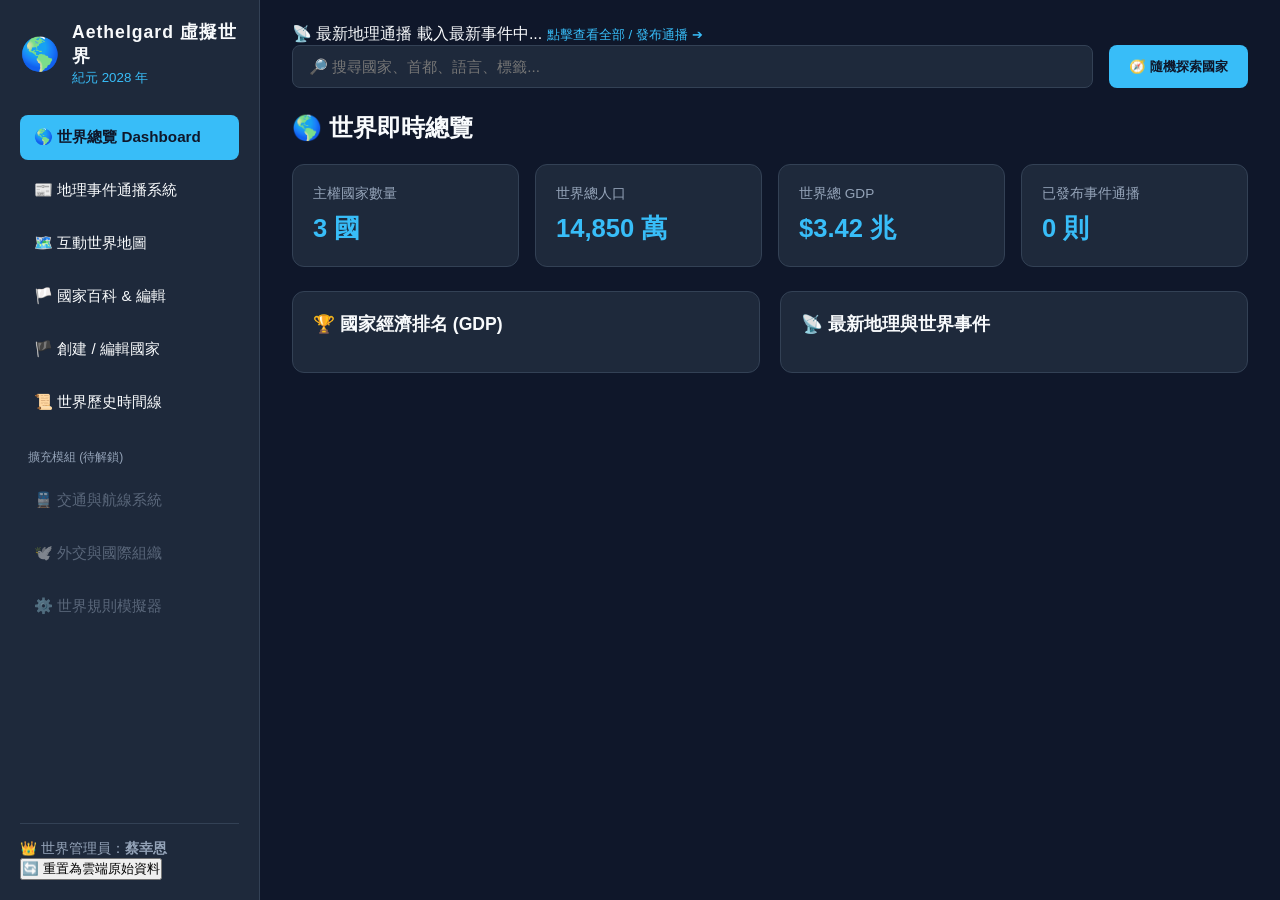
==== index.html @ e1092560 "Enhance index.html with new features and updates Updated the title and navigation menu in index.html" ====
<!DOCTYPE html>
<html lang="zh-Hant">
<head>
  <meta charset="UTF-8" />
  <meta name="viewport" content="width=device-width, initial-scale=1.0" />
  <title>VIRTUAL WORLD | 虛擬世界與地理事件通播系統</title>
  <link rel="stylesheet" href="css/style.css" />
</head>
<body>
  <div class="app-container">
    <!-- 左側導覽列 -->
    <aside class="sidebar">
      <div class="brand">
        <span class="logo">🌎</span>
        <div>
          <h1 id="world-title">VIRTUAL WORLD</h1>
          <small id="world-year">紀元 2028 年</small>
        </div>
      </div>

      <nav class="nav-menu">
        <button class="nav-btn active" data-view="dashboard">🌎 世界總覽 Dashboard</button>
        <button class="nav-btn" data-view="events">📰 地理事件通播系統</button>
        <button class="nav-btn" data-view="map">🗺️ 互動世界地圖</button>
        <button class="nav-btn" data-view="countries">🏳️ 國家百科 & 編輯</button>
        <button class="nav-btn" data-view="builder">🏴 創建 / 編輯國家</button>
        <button class="nav-btn" data-view="timeline">📜 世界歷史時間線</button>
        <div class="nav-divider">擴充模組 (待解鎖)</div>
        <button class="nav-btn disabled">🚆 交通與航線系統</button>
        <button class="nav-btn disabled">🕊️ 外交與國際組織</button>
        <button class="nav-btn disabled">⚙️ 世界規則模擬器</button>
      </nav>

      <div class="user-badge">
        <div>👑 世界管理員：<strong id="world-admin">載入中...</strong></div>
        <button id="reset-local-btn" class="btn-tiny" title="清除瀏覽器暫存，恢復為 GitHub 原始資料">🔄 重置為雲端原始資料</button>
      </div>
    </aside>

    <!-- 右側主內容區 -->
    <main class="main-content">
      <!-- 頂部地理事件緊急通播條 -->
      <div class="broadcast-banner" id="latest-broadcast-banner" onclick="switchView('events')">
        <span class="badge-live">📡 最新地理通播</span>
        <span id="banner-event-text">載入最新事件中...</span>
        <small style="margin-left:auto; color: var(--accent);">點擊查看全部 / 發布通播 ➔</small>
      </div>

      <!-- 頂部搜尋與探索列 -->
      <header class="topbar">
        <input type="text" id="search-input" placeholder="🔎 搜尋國家、首都、語言、標籤..." />
        <button id="random-country-btn" class="btn-primary">🧭 隨機探索國家</button>
      </header>

      <!-- 視圖 1：世界總覽 Dashboard -->
      <section id="view-dashboard" class="view active">
        <h2>🌎 世界即時總覽</h2>
        <div class="stats-grid">
          <div class="stat-card">
            <span class="stat-label">主權國家數量</span>
            <strong class="stat-value" id="stat-countries">0</strong>
          </div>
          <div class="stat-card">
            <span class="stat-label">世界總人口</span>
            <strong class="stat-value" id="stat-pop">0</strong>
          </div>
          <div class="stat-card">
            <span class="stat-label">世界總 GDP</span>
            <strong class="stat-value" id="stat-gdp">$0</strong>
          </div>
          <div class="stat-card">
            <span class="stat-label">已發布事件通播</span>
            <strong class="stat-value" id="stat-events">0 則</strong>
          </div>
        </div>

        <div class="dashboard-split">
          <div class="panel">
            <h3>🏆 國家經濟排名 (GDP)</h3>
            <div id="gdp-ranking-list" class="ranking-list"></div>
          </div>
          <div class="panel">
            <h3>📡 最新地理與世界事件</h3>
            <div id="dashboard-events-list" class="event-mini-list"></div>
          </div>
        </div>
      </section>

      <!-- 視圖 2：地理事件通播系統 (新增功能) -->
      <section id="view-events" class="view">
        <h2>📰 地理事件通播系統 (Geography & World Events)</h2>
        <div class="builder-layout">
          <!-- 左側：所有事件通播列表 -->
          <div class="panel">
            <div class="view-header">
              <h3>📡 世界事件即時播報牆</h3>
              <select id="event-filter-type" class="select-input">
                <option value="ALL">全部事件類型</option>
                <option value="地理變動">🌋 地理變動 / 板塊</option>
                <option value="自然災害">🌪️ 自然災害 / 氣候</option>
                <option value="國家動態">🏴 國家成立 / 領土</option>
                <option value="外交條約">🕊️ 外交 / 戰爭 / 條約</option>
                <option value="交通建設">🚆 交通 / 基礎建設</option>
              </select>
            </div>
            <div id="events-feed-list" class="events-feed"></div>
          </div>

          <!-- 右側：發布新事件通播 -->
          <div class="panel">
            <h3>📢 發布新地理 / 世界事件</h3>
            <form id="event-publish-form" class="builder-form">
              <div class="form-row">
                <div class="form-group">
                  <label>發生紀元 (年份) *</label>
                  <input type="number" id="e-year" value="2028" required />
                </div>
                <div class="form-group">
                  <label>事件類型 *</label>
                  <select id="e-type" class="select-input">
                    <option value="地理變動">🌋 地理變動 / 板塊</option>
                    <option value="自然災害">🌪️ 自然災害 / 氣候</option>
                    <option value="國家動態">🏴 國家成立 / 領土</option>
                    <option value="外交條約">🕊️ 外交 / 戰爭 / 條約</option>
                    <option value="交通建設">🚆 交通 / 基礎建設</option>
                  </select>
                </div>
              </div>

              <div class="form-row">
                <div class="form-group">
                  <label>影響等級 *</label>
                  <select id="e-severity" class="select-input">
                    <option value="一般">🟢 一般通播</option>
                    <option value="重大">🟡 重大事件</option>
                    <option value="緊急">🔴 緊急警報</option>
                  </select>
                </div>
                <div class="form-group">
                  <label>發生地點 / 涉及國家 *</label>
                  <input type="text" id="e-region" placeholder="例如：星形大陸北境 / 新月王國" required />
                </div>
              </div>

              <div class="form-group">
                <label>事件標題 *</label>
                <input type="text" id="e-title" placeholder="例如：中央山脈發生 7.2 級強震" required />
              </div>

              <div class="form-group">
                <label>事件詳細通播內容 *</label>
                <textarea id="e-content" rows="4" placeholder="描述事件經過、地理影響或各國反應..." required></textarea>
              </div>

              <button type="submit" class="btn-primary" style="padding: 12px;">📡 立即全網通播此事件</button>
            </form>

            <h3 style="margin-top: 24px;">💾 同步事件至 GitHub (`data/events.json`)</h3>
            <p class="hint">若要讓所有朋友重新整理後都看到新事件，請複製下方 JSON 貼入 <code>data/events.json</code>：</p>
            <pre id="events-json-box" class="code-box" style="max-height: 150px;"></pre>
            <button id="copy-events-json-btn" class="btn-secondary" style="margin-top: 8px;">📋 複製完整 events.json</button>
          </div>
        </div>
      </section>

      <!-- 視圖 3：互動世界地圖 -->
      <section id="view-map" class="view">
        <div class="view-header">
          <h2>🗺️ 互動世界地圖</h2>
          <div class="layer-controls">
            <label>圖層切換：</label>
            <button class="layer-btn active" data-layer="political">政區圖層</button>
            <button class="layer-btn" data-layer="population">人口密度</button>
            <button class="layer-btn" data-layer="economy">經濟熱度</button>
          </div>
        </div>
        <div class="map-canvas" id="world-map-canvas">
          <div class="map-grid-bg"></div>
          <div id="map-pins-container"></div>
        </div>
        <p class="hint">💡 點擊地圖上的國家標記，可查看 Wiki 檔案或直接編輯該國家。</p>
      </section>

      <!-- 視圖 4：國家資料庫 -->
      <section id="view-countries" class="view">
        <div class="view-header">
          <h2>🏳️ 世界國家名錄</h2>
          <button class="btn-primary" onclick="openBuilderForNew()">➕ 創建我的新國家</button>
        </div>
        <div id="countries-grid" class="countries-grid"></div>
      </section>

      <!-- 視圖 5：創建 / 編輯國家工作站 (升級版) -->
      <section id="view-builder" class="view">
        <div class="view-header">
          <h2 id="builder-mode-title">🏴 創建新國家</h2>
          <div style="display:flex; gap:10px; align-items:center;">
            <label style="color:var(--text-muted); font-size:0.9rem;">快速載入現有國家編輯：</label>
            <select id="edit-country-selector" class="select-input">
              <option value="NEW">➕ 建立全新國家...</option>
            </select>
          </div>
        </div>

        <div class="builder-layout">
          <form id="country-builder-form" class="panel builder-form">
            <input type="hidden" id="b-id" value="" />
            <div class="form-row">
              <div class="form-group">
                <label>國家簡稱 *</label>
                <input type="text" id="b-name" placeholder="例如：赤紅帝國" required />
              </div>
              <div class="form-group">
                <label>官方全稱 *</label>
                <input type="text" id="b-official" placeholder="例如：神聖赤紅聯合帝國" required />
              </div>
            </div>

            <div class="form-row">
              <div class="form-group">
                <label>國家代碼 (3碼) *</label>
                <input type="text" id="b-code" maxlength="3" placeholder="例如：RED" style="text-transform:uppercase" required />
              </div>
              <div class="form-group">
                <label>國旗 Emoji *</label>
                <input type="text" id="b-flag" placeholder="例如：🔥" required />
              </div>
              <div class="form-group">
                <label>首都名稱 *</label>
                <input type="text" id="b-capital" placeholder="例如：烈焰城" required />
              </div>
            </div>

            <div class="form-row">
              <div class="form-group">
                <label>政治體制</label>
                <input type="text" id="b-gov" placeholder="例如：二元制君主立憲" required />
              </div>
              <div class="form-group">
                <label>國家元首 / 玩家管理員</label>
                <input type="text" id="b-leader" placeholder="例如：Alex (國家管理員)" required />
              </div>
            </div>

            <div class="form-row">
              <div class="form-group">
                <label>總人口 (人)</label>
                <input type="number" id="b-pop" value="25000000" min="1" required />
              </div>
              <div class="form-group">
                <label>GDP (美元)</label>
                <input type="number" id="b-gdp" value="450000000000" min="1" required />
              </div>
            </div>

            <div class="form-row">
              <div class="form-group">
                <label>貨幣名稱與代碼</label>
                <input type="text" id="b-currency" placeholder="例如：赤金幣 (RGD)" required />
              </div>
              <div class="form-group">
                <label>官方語言</label>
                <input type="text" id="b-lang" placeholder="例如：帝國語、通用星語" required />
              </div>
            </div>

            <div class="form-group">
              <label>主要宗教信仰</label>
              <input type="text" id="b-religion" placeholder="例如：太陽神教 (80%)、無宗教 (20%)" required />
            </div>

            <div class="form-group">
              <label>主要城市 (請用頓號「、」分隔)</label>
              <input type="text" id="b-cities" placeholder="例如：烈焰城 (首都)、黑鐵堡、熔岩港" required />
            </div>

            <div class="form-group">
              <label>國家特色標籤 (請用逗號「,」分隔)</label>
              <input type="text" id="b-tags" placeholder="例如：大陸國家, 重工業, 軍事強國" required />
            </div>

            <div class="form-row">
              <div class="form-group">
                <label>地圖 X 座標 (0 ~ 100%)</label>
                <input type="number" id="b-x" value="50" min="0" max="100" required />
              </div>
              <div class="form-group">
                <label>地圖 Y 座標 (0 ~ 100%)</label>
                <input type="number" id="b-y" value="30" min="0" max="100" required />
              </div>
            </div>

            <div class="form-group">
              <label>國家簡介</label>
              <textarea id="b-desc" rows="3" placeholder="描述這個國家的歷史背景、地理特色或文化..." required></textarea>
            </div>

            <div class="form-row">
              <button type="submit" id="builder-submit-btn" class="btn-primary" style="flex: 2; padding: 12px; font-size: 1rem;">
                ✨ 儲存並發布國家
              </button>
              <button type="button" id="delete-country-btn" class="btn-danger hidden" style="flex: 1;">
                🗑️ 刪除此國
              </button>
            </div>
          </form>

          <div class="panel builder-output">
            <h3>📍 地圖座標點擊定位</h3>
            <p class="hint" style="margin-bottom: 10px;">點擊下方小地圖設定該國家的領土座標：</p>
            <div class="mini-map" id="builder-mini-map">
              <div class="mini-pin" id="builder-pin" style="left: 50%; top: 30%;">📍 國家位置</div>
            </div>

            <h3 style="margin-top: 20px;">💾 同步至 GitHub (`data/countries.json`)</h3>
            <p class="hint" style="margin-bottom: 10px;">這裡會自動輸出完整的 <code>countries.json</code>，複製貼上覆蓋原檔即可全網同步：</p>
            <pre id="json-output-box" class="code-box"></pre>
            <button id="copy-json-btn" class="btn-secondary" style="margin-top: 10px;">📋 一鍵複製完整 countries.json</button>
          </div>
        </div>
      </section>

      <!-- 視圖 6：世界時間線 -->
      <section id="view-timeline" class="view">
        <h2>📜 世界歷史時間軸</h2>
        <div class="panel">
          <ul id="full-timeline" class="timeline-list"></ul>
        </div>
      </section>
    </main>
  </div>

  <!-- 國家 Wiki 詳情側邊抽屜 -->
  <div id="country-drawer" class="drawer hidden">
    <div class="drawer-content">
      <div style="display:flex; justify-content:space-between; margin-bottom:20px;">
        <button id="close-drawer" class="close-btn" style="margin:0;">✕ 關閉</button>
        <button id="drawer-edit-btn" class="btn-primary" style="padding: 8px 14px;">✏️ 編輯此國家資料</button>
      </div>
      <div id="drawer-body"></div>
    </div>
  </div>

  <script src="js/app.js"></script>
</body>
</html>
---- css/style.css ----
:root {
  --bg-dark: #0f172a;
  --bg-panel: #1e293b;
  --bg-hover: #334155;
  --text-main: #f8fafc;
  --text-muted: #94a3b8;
  --accent: #38bdf8;
  --accent-hover: #0284c7;
  --border: #334155;
}

* { box-sizing: border-box; margin: 0; padding: 0; }

body {
  font-family: -apple-system, BlinkMacSystemFont, "Segoe UI", Roboto, sans-serif;
  background-color: var(--bg-dark);
  color: var(--text-main);
  height: 100vh;
  overflow: hidden;
}

.app-container { display: flex; height: 100vh; }

/* 側邊欄 */
.sidebar {
  width: 260px;
  background-color: var(--bg-panel);
  border-right: 1px solid var(--border);
  display: flex;
  flex-direction: column;
  padding: 20px;
}

.brand { display: flex; align-items: center; gap: 12px; margin-bottom: 28px; }
.brand .logo { font-size: 2rem; }
.brand h1 { font-size: 1.1rem; letter-spacing: 1px; }
.brand small { color: var(--accent); }

.nav-menu { display: flex; flex-direction: column; gap: 8px; flex: 1; }
.nav-btn {
  background: transparent;
  border: none;
  color: var(--text-main);
  text-align: left;
  padding: 12px 14px;
  border-radius: 8px;
  cursor: pointer;
  font-size: 0.95rem;
  transition: 0.2s;
}
.nav-btn:hover:not(.disabled) { background: var(--bg-hover); }
.nav-btn.active { background: var(--accent); color: #0f172a; font-weight: bold; }
.nav-btn.disabled { color: var(--text-muted); opacity: 0.5; cursor: not-allowed; }
.nav-divider { font-size: 0.75rem; color: var(--text-muted); margin: 16px 0 4px 8px; text-transform: uppercase; }

.user-badge {
  padding-top: 16px;
  border-top: 1px solid var(--border);
  font-size: 0.85rem;
  color: var(--text-muted);
}

/* 主內容區 */
.main-content { flex: 1; display: flex; flex-direction: column; overflow-y: auto; padding: 24px 32px; }

.topbar { display: flex; gap: 16px; margin-bottom: 24px; }
#search-input {
  flex: 1;
  padding: 12px 16px;
  border-radius: 8px;
  border: 1px solid var(--border);
  background: var(--bg-panel);
  color: var(--text-main);
  font-size: 0.95rem;
}
.btn-primary {
  background: var(--accent);
  color: #0f172a;
  border: none;
  padding: 0 20px;
  border-radius: 8px;
  font-weight: bold;
  cursor: pointer;
}
.btn-primary:hover { background: var(--accent-hover); color: #fff; }

.view { display: none; }
.view.active { display: block; }
h2 { margin-bottom: 20px; font-size: 1.5rem; }

/* 統計卡片 */
.stats-grid { display: grid; grid-template-columns: repeat(auto-fit, minmax(200px, 1fr)); gap: 16px; margin-bottom: 24px; }
.stat-card { background: var(--bg-panel); padding: 20px; border-radius: 12px; border: 1px solid var(--border); }
.stat-label { color: var(--text-muted); font-size: 0.85rem; display: block; margin-bottom: 8px; }
.stat-value { font-size: 1.6rem; color: var(--accent); }

.dashboard-split { display: grid; grid-template-columns: 1fr 1fr; gap: 20px; }
.panel { background: var(--bg-panel); padding: 20px; border-radius: 12px; border: 1px solid var(--border); }
.panel h3 { margin-bottom: 16px; font-size: 1.1rem; }

/* 排名與時間線 */
.ranking-item { display: flex; justify-content: space-between; padding: 10px 0; border-bottom: 1px solid var(--border); }
.timeline-list { list-style: none; }
.timeline-list li { padding: 12px 0; border-bottom: 1px solid var(--border); }
.timeline-year { color: var(--accent); font-weight: bold; margin-right: 10px; }

/* 互動地圖 */
.view-header { display: flex; justify-content: space-between; align-items: center; margin-bottom: 16px; }
.layer-btn { background: var(--bg-panel); color: var(--text-main); border: 1px solid var(--border); padding: 6px 12px; border-radius: 6px; cursor: pointer; }
.layer-btn.active { background: var(--accent); color: #0f172a; font-weight: bold; }

.map-canvas {
  position: relative;
  width: 100%;
  height: 500px;
  background: radial-gradient(circle at center, #1e3a5f 0%, #0b132b 100%);
  border-radius: 12px;
  border: 1px solid var(--border);
  overflow: hidden;
}
.map-grid-bg {
  position: absolute; inset: 0;
  background-image: linear-gradient(to right, rgba(255,255,255,0.05) 1px, transparent 1px),
                    linear-gradient(to bottom, rgba(255,255,255,0.05) 1px, transparent 1px);
  background-size: 40px 40px;
}
.map-pin {
  position: absolute;
  transform: translate(-50%, -50%);
  background: rgba(15, 23, 42, 0.9);
  border: 2px solid var(--accent);
  padding: 8px 14px;
  border-radius: 20px;
  cursor: pointer;
  transition: 0.2s;
  white-space: nowrap;
}
.map-pin:hover { transform: translate(-50%, -50%) scale(1.1); background: var(--accent); color: #0f172a; font-weight: bold; }
.hint { margin-top: 12px; color: var(--text-muted); font-size: 0.9rem; }

/* 國家卡片網格 */
.countries-grid { display: grid; grid-template-columns: repeat(auto-fill, minmax(280px, 1fr)); gap: 20px; }
.country-card {
  background: var(--bg-panel);
  border: 1px solid var(--border);
  border-radius: 12px;
  padding: 20px;
  cursor: pointer;
  transition: 0.2s;
}
.country-card:hover { border-color: var(--accent); transform: translateY(-3px); }
.tag { display: inline-block; background: var(--bg-hover); padding: 4px 8px; border-radius: 4px; font-size: 0.75rem; margin: 6px 4px 0 0; color: var(--accent); }

/* 側邊抽屜 Wiki */
.drawer { position: fixed; inset: 0; background: rgba(0,0,0,0.6); display: flex; justify-content: flex-end; z-index: 100; }
.drawer.hidden { display: none; }
.drawer-content { width: 480px; max-width: 100%; background: var(--bg-panel); height: 100%; padding: 32px; overflow-y: auto; border-left: 1px solid var(--border); }
.close-btn { background: var(--bg-hover); color: #fff; border: none; padding: 8px 14px; border-radius: 6px; cursor: pointer; margin-bottom: 20px; }
.wiki-table { width: 100%; border-collapse: collapse; margin: 16px 0; }
.wiki-table td { padding: 10px; border-bottom: 1px solid var(--border); }
.wiki-table td:first-child { color: var(--text-muted); width: 35%; }
/* 國家建立器 (模組 #43) */
.builder-layout { display: grid; grid-template-columns: 1.2fr 1fr; gap: 24px; align-items: start; }
.builder-form { display: flex; flex-direction: column; gap: 14px; }
.form-row { display: flex; gap: 12px; }
.form-group { flex: 1; display: flex; flex-direction: column; gap: 6px; }
.form-group label { font-size: 0.85rem; color: var(--text-muted); }
.form-group input, .form-group textarea {
  padding: 10px 12px;
  border-radius: 6px;
  border: 1px solid var(--border);
  background: var(--bg-dark);
  color: var(--text-main);
  font-size: 0.9rem;
}
.form-group input:focus, .form-group textarea:focus { outline: none; border-color: var(--accent); }

.mini-map {
  position: relative;
  width: 100%;
  height: 200px;
  background: radial-gradient(circle at center, #1e3a5f 0%, #0b132b 100%);
  border: 1px solid var(--border);
  border-radius: 8px;
  cursor: crosshair;
  overflow: hidden;
}
.mini-pin {
  position: absolute;
  transform: translate(-50%, -50%);
  background: var(--accent);
  color: #0f172a;
  font-size: 0.8rem;
  font-weight: bold;
  padding: 4px 10px;
  border-radius: 12px;
  pointer-events: none;
}
.code-box {
  background: #090d16;
  color: #a5f3fc;
  padding: 14px;
  border-radius: 8px;
  border: 1px solid var(--border);
  font-family: "Fira Code", monospace;
  font-size: 0.82rem;
  max-height: 260px;
  overflow-y: auto;
  white-space: pre-wrap;
}
.btn-secondary {
  background: var(--bg-hover);
  color: var(--text-main);
  border: 1px solid var(--border);
  padding: 10px 16px;
  border-radius: 6px;
  cursor: pointer;
  font-weight: bold;
}
.btn-secondary:hover { border-color: var(--accent); color: var(--accent); }
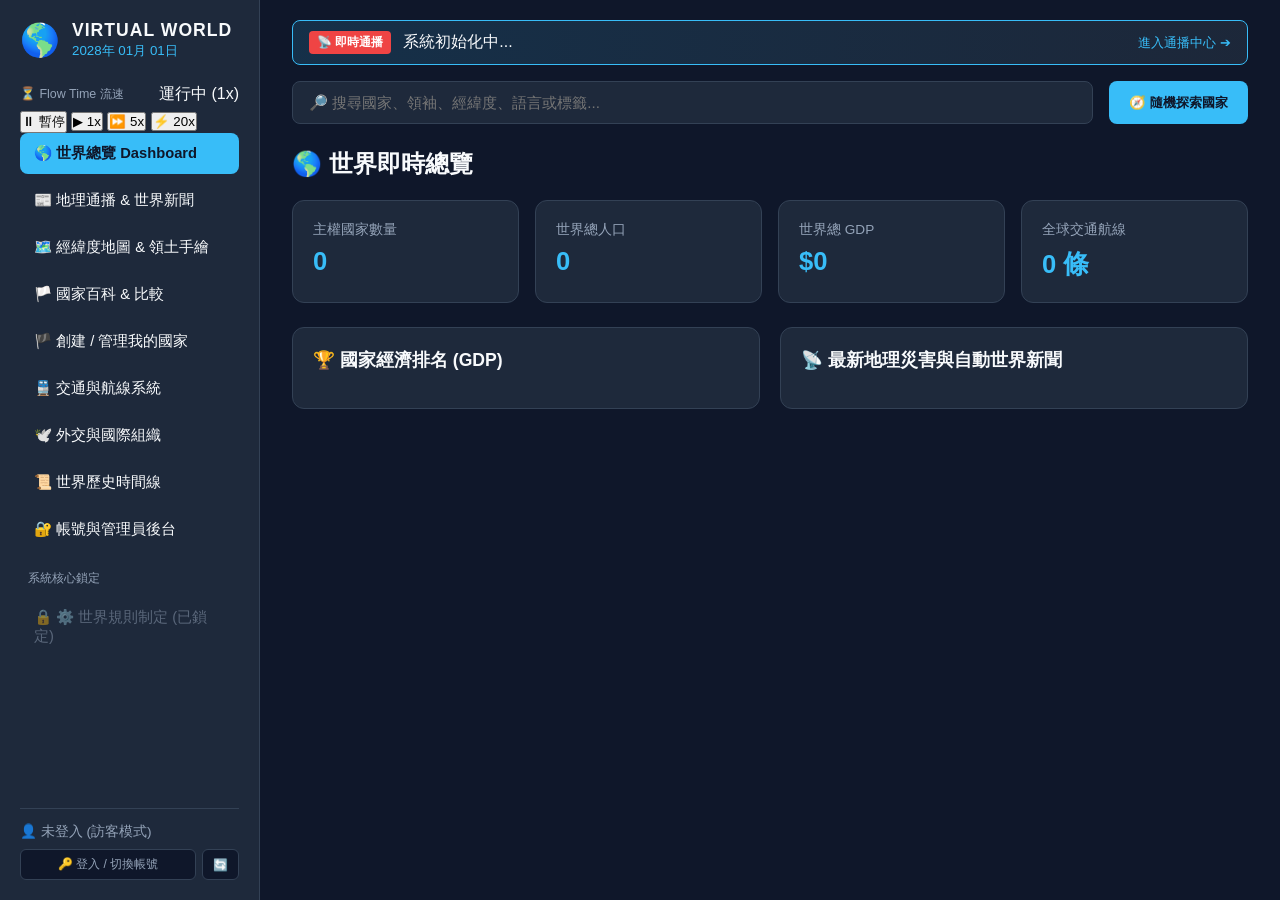
==== commit 1c1064e3: "Change greeting from 'Hello' to 'Goodbye'" ====
--- a/index.html
+++ b/index.html
@@ -3,7 +3,7 @@
 <head>
   <meta charset="UTF-8" />
   <meta name="viewport" content="width=device-width, initial-scale=1.0" />
-  <title>VIRTUAL WORLD | 虛擬世界與地理事件通播系統</title>
+  <title>VIRTUAL WORLD | 多人共創虛擬世界與地理通播系統</title>
   <link rel="stylesheet" href="css/style.css" />
 </head>
 <body>
@@ -14,41 +14,60 @@
         <span class="logo">🌎</span>
         <div>
           <h1 id="world-title">VIRTUAL WORLD</h1>
-          <small id="world-year">紀元 2028 年</small>
+          <small id="world-clock-display">2028年 01月 01日</small>
+        </div>
+      </div>
+
+      <!-- Flow Time 時間控制面板 -->
+      <div class="flow-time-box">
+        <div style="display:flex; justify-content:space-between; align-items:center; margin-bottom:6px;">
+          <span style="font-size:0.78rem; color:var(--text-muted);">⏳ Flow Time 流速</span>
+          <span id="flow-status-badge" class="badge-flow">運行中 (1x)</span>
+        </div>
+        <div class="flow-controls">
+          <button class="flow-btn" data-speed="0">⏸ 暫停</button>
+          <button class="flow-btn active" data-speed="1">▶ 1x</button>
+          <button class="flow-btn" data-speed="5">⏩ 5x</button>
+          <button class="flow-btn" data-speed="20">⚡ 20x</button>
         </div>
       </div>
 
       <nav class="nav-menu">
         <button class="nav-btn active" data-view="dashboard">🌎 世界總覽 Dashboard</button>
-        <button class="nav-btn" data-view="events">📰 地理事件通播系統</button>
-        <button class="nav-btn" data-view="map">🗺️ 互動世界地圖</button>
-        <button class="nav-btn" data-view="countries">🏳️ 國家百科 & 編輯</button>
-        <button class="nav-btn" data-view="builder">🏴 創建 / 編輯國家</button>
+        <button class="nav-btn" data-view="events">📰 地理通播 & 世界新聞</button>
+        <button class="nav-btn" data-view="map">🗺️ 經緯度地圖 & 領土手繪</button>
+        <button class="nav-btn" data-view="countries">🏳️ 國家百科 & 比較</button>
+        <button class="nav-btn" data-view="builder">🏴 創建 / 管理我的國家</button>
+        <button class="nav-btn" data-view="transport">🚆 交通與航線系統</button>
+        <button class="nav-btn" data-view="diplomacy">🕊️ 外交與國際組織</button>
         <button class="nav-btn" data-view="timeline">📜 世界歷史時間線</button>
-        <div class="nav-divider">擴充模組 (待解鎖)</div>
-        <button class="nav-btn disabled">🚆 交通與航線系統</button>
-        <button class="nav-btn disabled">🕊️ 外交與國際組織</button>
-        <button class="nav-btn disabled">⚙️ 世界規則模擬器</button>
+        <button class="nav-btn" data-view="accounts">🔐 帳號與管理員後台</button>
+        <div class="nav-divider">系統核心鎖定</div>
+        <button class="nav-btn disabled" title="此模組由系統核心保留，暫未開放">🔒 ⚙️ 世界規則制定 (已鎖定)</button>
       </nav>
 
+      <!-- 當前登入帳號狀態 -->
       <div class="user-badge">
-        <div>👑 世界管理員：<strong id="world-admin">載入中...</strong></div>
-        <button id="reset-local-btn" class="btn-tiny" title="清除瀏覽器暫存，恢復為 GitHub 原始資料">🔄 重置為雲端原始資料</button>
+        <div id="current-user-info">👤 未登入 (訪客模式)</div>
+        <div style="display:flex; gap:6px;">
+          <button class="btn-tiny" style="flex:1;" onclick="switchView('accounts')">🔑 登入 / 切換帳號</button>
+          <button id="reset-local-btn" class="btn-tiny" title="重置本地暫存">🔄</button>
+        </div>
       </div>
     </aside>
 
     <!-- 右側主內容區 -->
     <main class="main-content">
-      <!-- 頂部地理事件緊急通播條 -->
-      <div class="broadcast-banner" id="latest-broadcast-banner" onclick="switchView('events')">
-        <span class="badge-live">📡 最新地理通播</span>
-        <span id="banner-event-text">載入最新事件中...</span>
-        <small style="margin-left:auto; color: var(--accent);">點擊查看全部 / 發布通播 ➔</small>
+      <!-- 頂部地理事件與自動新聞跑馬燈 -->
+      <div class="broadcast-banner" onclick="switchView('events')">
+        <span class="badge-live">📡 即時通播</span>
+        <span id="banner-event-text">系統初始化中...</span>
+        <small style="margin-left:auto; color: var(--accent);">進入通播中心 ➔</small>
       </div>
 
       <!-- 頂部搜尋與探索列 -->
       <header class="topbar">
-        <input type="text" id="search-input" placeholder="🔎 搜尋國家、首都、語言、標籤..." />
+        <input type="text" id="search-input" placeholder="🔎 搜尋國家、領袖、經緯度、語言或標籤..." />
         <button id="random-country-btn" class="btn-primary">🧭 隨機探索國家</button>
       </header>
 
@@ -69,8 +88,8 @@
             <strong class="stat-value" id="stat-gdp">$0</strong>
           </div>
           <div class="stat-card">
-            <span class="stat-label">已發布事件通播</span>
-            <strong class="stat-value" id="stat-events">0 則</strong>
+            <span class="stat-label">全球交通航線</span>
+            <strong class="stat-value" id="stat-transport">0 條</strong>
           </div>
         </div>
 
@@ -80,108 +99,117 @@
             <div id="gdp-ranking-list" class="ranking-list"></div>
           </div>
           <div class="panel">
-            <h3>📡 最新地理與世界事件</h3>
+            <h3>📡 最新地理災害與自動世界新聞</h3>
             <div id="dashboard-events-list" class="event-mini-list"></div>
           </div>
         </div>
       </section>
 
-      <!-- 視圖 2：地理事件通播系統 (新增功能) -->
+      <!-- 視圖 2：地理事件通播 & 自動世界新聞系統 -->
       <section id="view-events" class="view">
-        <h2>📰 地理事件通播系統 (Geography & World Events)</h2>
+        <h2>📰 地理通播與自動世界新聞系統</h2>
         <div class="builder-layout">
-          <!-- 左側：所有事件通播列表 -->
           <div class="panel">
             <div class="view-header">
-              <h3>📡 世界事件即時播報牆</h3>
-              <select id="event-filter-type" class="select-input">
-                <option value="ALL">全部事件類型</option>
-                <option value="地理變動">🌋 地理變動 / 板塊</option>
-                <option value="自然災害">🌪️ 自然災害 / 氣候</option>
-                <option value="國家動態">🏴 國家成立 / 領土</option>
-                <option value="外交條約">🕊️ 外交 / 戰爭 / 條約</option>
-                <option value="交通建設">🚆 交通 / 基礎建設</option>
-              </select>
+              <h3>📡 全球即時通播牆</h3>
+              <div style="display:flex; gap:8px;">
+                <select id="event-filter-type" class="select-input">
+                  <option value="ALL">全部通播頻道</option>
+                  <option value="新聞">📰 新聞 (自動/國家世界新聞)</option>
+                  <option value="地理變動">🌋 地理變動 / 地震 / 板塊</option>
+                  <option value="自然災害">🌪️ 自然災害 / 颱風 / 氣候</option>
+                  <option value="國家動態">🏴 國家成立 / 領土變更</option>
+                  <option value="外交條約">🕊️ 外交 / 條約 / 交通</option>
+                </select>
+                <button id="trigger-auto-event-btn" class="btn-secondary" title="立即模擬一次自動天氣/新聞播報">⚡ 模擬自動播報</button>
+              </div>
             </div>
             <div id="events-feed-list" class="events-feed"></div>
           </div>
 
-          <!-- 右側：發布新事件通播 -->
-          <div class="panel">
-            <h3>📢 發布新地理 / 世界事件</h3>
+          <div class="panel">
+            <h3>📢 手動發布通播 / 新聞稿</h3>
             <form id="event-publish-form" class="builder-form">
               <div class="form-row">
                 <div class="form-group">
-                  <label>發生紀元 (年份) *</label>
-                  <input type="number" id="e-year" value="2028" required />
-                </div>
-                <div class="form-group">
-                  <label>事件類型 *</label>
+                  <label>頻道類型 *</label>
                   <select id="e-type" class="select-input">
-                    <option value="地理變動">🌋 地理變動 / 板塊</option>
-                    <option value="自然災害">🌪️ 自然災害 / 氣候</option>
-                    <option value="國家動態">🏴 國家成立 / 領土</option>
-                    <option value="外交條約">🕊️ 外交 / 戰爭 / 條約</option>
-                    <option value="交通建設">🚆 交通 / 基礎建設</option>
+                    <option value="新聞">📰 新聞</option>
+                    <option value="地理變動">🌋 地理變動</option>
+                    <option value="自然災害">🌪️ 自然災害 (颱風/地震)</option>
+                    <option value="國家動態">🏴 國家動態</option>
+                    <option value="外交條約">🕊️ 外交條約</option>
                   </select>
                 </div>
-              </div>
-
-              <div class="form-row">
-                <div class="form-group">
-                  <label>影響等級 *</label>
+                <div class="form-group">
+                  <label>重要等級 *</label>
                   <select id="e-severity" class="select-input">
-                    <option value="一般">🟢 一般通播</option>
-                    <option value="重大">🟡 重大事件</option>
+                    <option value="一般">🟢 一般</option>
+                    <option value="重大">🟡 重大</option>
                     <option value="緊急">🔴 緊急警報</option>
                   </select>
                 </div>
-                <div class="form-group">
-                  <label>發生地點 / 涉及國家 *</label>
-                  <input type="text" id="e-region" placeholder="例如：星形大陸北境 / 新月王國" required />
-                </div>
-              </div>
-
-              <div class="form-group">
-                <label>事件標題 *</label>
-                <input type="text" id="e-title" placeholder="例如：中央山脈發生 7.2 級強震" required />
-              </div>
-
-              <div class="form-group">
-                <label>事件詳細通播內容 *</label>
-                <textarea id="e-content" rows="4" placeholder="描述事件經過、地理影響或各國反應..." required></textarea>
-              </div>
-
-              <button type="submit" class="btn-primary" style="padding: 12px;">📡 立即全網通播此事件</button>
+              </div>
+              <div class="form-group">
+                <label>發生地點 / 涉及國家 *</label>
+                <input type="text" id="e-region" placeholder="例如：北緯 24° 東經 121° / 星辰聯邦" required />
+              </div>
+              <div class="form-group">
+                <label>通播標題 *</label>
+                <input type="text" id="e-title" placeholder="輸入事件或新聞標題..." required />
+              </div>
+              <div class="form-group">
+                <label>詳細內容 *</label>
+                <textarea id="e-content" rows="4" placeholder="輸入詳細經過..." required></textarea>
+              </div>
+              <button type="submit" class="btn-primary" style="padding: 12px;">📡 立即發送全網通播</button>
             </form>
-
-            <h3 style="margin-top: 24px;">💾 同步事件至 GitHub (`data/events.json`)</h3>
-            <p class="hint">若要讓所有朋友重新整理後都看到新事件，請複製下方 JSON 貼入 <code>data/events.json</code>：</p>
-            <pre id="events-json-box" class="code-box" style="max-height: 150px;"></pre>
-            <button id="copy-events-json-btn" class="btn-secondary" style="margin-top: 8px;">📋 複製完整 events.json</button>
-          </div>
-        </div>
-      </section>
-
-      <!-- 視圖 3：互動世界地圖 -->
+          </div>
+        </div>
+      </section>
+
+      <!-- 視圖 3：經緯度互動地圖 & 手繪有限國土面積 -->
       <section id="view-map" class="view">
         <div class="view-header">
-          <h2>🗺️ 互動世界地圖</h2>
+          <h2>🗺️ 經緯度世界地圖 & 領土繪製</h2>
           <div class="layer-controls">
-            <label>圖層切換：</label>
-            <button class="layer-btn active" data-layer="political">政區圖層</button>
-            <button class="layer-btn" data-layer="population">人口密度</button>
-            <button class="layer-btn" data-layer="economy">經濟熱度</button>
-          </div>
-        </div>
+            <button class="layer-btn active" data-layer="political">政區與領土</button>
+            <button class="layer-btn" data-layer="transport">交通航線圖</button>
+            <button class="layer-btn" data-layer="population">人口熱度</button>
+            <button id="toggle-draw-mode-btn" class="btn-secondary" style="margin-left:10px;">🖌️ 開啟手繪國土模式</button>
+          </div>
+        </div>
+
+        <!-- 手繪領土工具列 (開啟繪圖模式時顯示) -->
+        <div id="territory-draw-toolbar" class="draw-toolbar hidden">
+          <div>
+            <strong>🖌️ 領土手繪模式：</strong>
+            選擇目標國家：
+            <select id="draw-target-country" class="select-input"></select>
+          </div>
+          <div>
+            已繪製面積：<strong id="draw-used-area" style="color:var(--accent);">0</strong> /
+            <strong id="draw-max-area">10,000</strong> km² (上限額度)
+          </div>
+          <div style="display:flex; gap:8px;">
+            <button id="clear-territory-btn" class="btn-tiny">🧹 重畫領土</button>
+            <button id="save-territory-btn" class="btn-primary" style="padding:6px 12px;">💾 儲存領土邊界</button>
+          </div>
+        </div>
+
         <div class="map-canvas" id="world-map-canvas">
-          <div class="map-grid-bg"></div>
+          <!-- 經緯度網格線與標尺 -->
+          <div class="latlon-grid"></div>
+          <div class="coord-hud" id="cursor-coord-hud">經緯度：0.0°N, 0.0°E</div>
+          <!-- SVG 領土多邊形與交通航線層 -->
+          <svg id="map-svg-layer" viewBox="0 0 100 100" preserveAspectRatio="none"></svg>
+          <!-- 國家首都圖釘層 -->
           <div id="map-pins-container"></div>
         </div>
-        <p class="hint">💡 點擊地圖上的國家標記，可查看 Wiki 檔案或直接編輯該國家。</p>
-      </section>
-
-      <!-- 視圖 4：國家資料庫 -->
+        <p class="hint">💡 移動滑鼠可即時讀取全球經緯度；開啟「手繪國土模式」後，在地圖上依序點擊頂點即可框出你的國土（受面積上限限制）。</p>
+      </section>
+
+      <!-- 視圖 4：國家百科 -->
       <section id="view-countries" class="view">
         <div class="view-header">
           <h2>🏳️ 世界國家名錄</h2>
@@ -190,17 +218,15 @@
         <div id="countries-grid" class="countries-grid"></div>
       </section>
 
-      <!-- 視圖 5：創建 / 編輯國家工作站 (升級版) -->
+      <!-- 視圖 5：創建 / 管理我的國家 -->
       <section id="view-builder" class="view">
         <div class="view-header">
-          <h2 id="builder-mode-title">🏴 創建新國家</h2>
-          <div style="display:flex; gap:10px; align-items:center;">
-            <label style="color:var(--text-muted); font-size:0.9rem;">快速載入現有國家編輯：</label>
-            <select id="edit-country-selector" class="select-input">
-              <option value="NEW">➕ 建立全新國家...</option>
-            </select>
-          </div>
-        </div>
+          <h2 id="builder-mode-title">🏴 創建 / 管理國家</h2>
+          <select id="edit-country-selector" class="select-input">
+            <option value="NEW">➕ 建立全新國家...</option>
+          </select>
+        </div>
+        <p id="permission-notice" class="hint" style="margin-bottom:14px; color:var(--warning);"></p>
 
         <div class="builder-layout">
           <form id="country-builder-form" class="panel builder-form">
@@ -208,37 +234,41 @@
             <div class="form-row">
               <div class="form-group">
                 <label>國家簡稱 *</label>
-                <input type="text" id="b-name" placeholder="例如：赤紅帝國" required />
+                <input type="text" id="b-name" required />
               </div>
               <div class="form-group">
                 <label>官方全稱 *</label>
-                <input type="text" id="b-official" placeholder="例如：神聖赤紅聯合帝國" required />
+                <input type="text" id="b-official" required />
               </div>
             </div>
 
             <div class="form-row">
               <div class="form-group">
                 <label>國家代碼 (3碼) *</label>
-                <input type="text" id="b-code" maxlength="3" placeholder="例如：RED" style="text-transform:uppercase" required />
+                <input type="text" id="b-code" maxlength="3" style="text-transform:uppercase" required />
               </div>
               <div class="form-group">
                 <label>國旗 Emoji *</label>
-                <input type="text" id="b-flag" placeholder="例如：🔥" required />
-              </div>
+                <input type="text" id="b-flag" required />
+              </div>
+              <div class="form-group">
+                <label>領土代表色</label>
+                <input type="color" id="b-color" value="#38bdf8" style="height:40px; padding:2px;" />
+              </div>
+            </div>
+
+            <div class="form-row">
               <div class="form-group">
                 <label>首都名稱 *</label>
-                <input type="text" id="b-capital" placeholder="例如：烈焰城" required />
-              </div>
-            </div>
-
-            <div class="form-row">
-              <div class="form-group">
-                <label>政治體制</label>
-                <input type="text" id="b-gov" placeholder="例如：二元制君主立憲" required />
-              </div>
-              <div class="form-group">
-                <label>國家元首 / 玩家管理員</label>
-                <input type="text" id="b-leader" placeholder="例如：Alex (國家管理員)" required />
+                <input type="text" id="b-capital" required />
+              </div>
+              <div class="form-group">
+                <label>政治體制 *</label>
+                <input type="text" id="b-gov" required />
+              </div>
+              <div class="form-group">
+                <label>國家元首 *</label>
+                <input type="text" id="b-leader" required />
               </div>
             </div>
 
@@ -255,76 +285,191 @@
 
             <div class="form-row">
               <div class="form-group">
+                <label>首都緯度 (-90 ~ +90)</label>
+                <input type="number" id="b-lat" step="0.1" min="-90" max="90" value="15.0" required />
+              </div>
+              <div class="form-group">
+                <label>首都經度 (-180 ~ +180)</label>
+                <input type="number" id="b-lon" step="0.1" min="-180" max="180" value="25.0" required />
+              </div>
+            </div>
+
+            <div class="form-row">
+              <div class="form-group">
                 <label>貨幣名稱與代碼</label>
-                <input type="text" id="b-currency" placeholder="例如：赤金幣 (RGD)" required />
+                <input type="text" id="b-currency" required />
               </div>
               <div class="form-group">
                 <label>官方語言</label>
-                <input type="text" id="b-lang" placeholder="例如：帝國語、通用星語" required />
+                <input type="text" id="b-lang" required />
               </div>
             </div>
 
             <div class="form-group">
-              <label>主要宗教信仰</label>
-              <input type="text" id="b-religion" placeholder="例如：太陽神教 (80%)、無宗教 (20%)" required />
-            </div>
-
+              <label>宗教信仰</label>
+              <input type="text" id="b-religion" required />
+            </div>
             <div class="form-group">
-              <label>主要城市 (請用頓號「、」分隔)</label>
-              <input type="text" id="b-cities" placeholder="例如：烈焰城 (首都)、黑鐵堡、熔岩港" required />
-            </div>
-
+              <label>主要城市 (頓號「、」分隔)</label>
+              <input type="text" id="b-cities" required />
+            </div>
             <div class="form-group">
-              <label>國家特色標籤 (請用逗號「,」分隔)</label>
-              <input type="text" id="b-tags" placeholder="例如：大陸國家, 重工業, 軍事強國" required />
-            </div>
-
-            <div class="form-row">
-              <div class="form-group">
-                <label>地圖 X 座標 (0 ~ 100%)</label>
-                <input type="number" id="b-x" value="50" min="0" max="100" required />
-              </div>
-              <div class="form-group">
-                <label>地圖 Y 座標 (0 ~ 100%)</label>
-                <input type="number" id="b-y" value="30" min="0" max="100" required />
-              </div>
-            </div>
-
+              <label>國家標籤 (逗號「,」分隔)</label>
+              <input type="text" id="b-tags" required />
+            </div>
             <div class="form-group">
               <label>國家簡介</label>
-              <textarea id="b-desc" rows="3" placeholder="描述這個國家的歷史背景、地理特色或文化..." required></textarea>
-            </div>
-
-            <div class="form-row">
-              <button type="submit" id="builder-submit-btn" class="btn-primary" style="flex: 2; padding: 12px; font-size: 1rem;">
-                ✨ 儲存並發布國家
-              </button>
-              <button type="button" id="delete-country-btn" class="btn-danger hidden" style="flex: 1;">
-                🗑️ 刪除此國
-              </button>
+              <textarea id="b-desc" rows="3" required></textarea>
+            </div>
+
+            <div class="form-row">
+              <button type="submit" id="builder-submit-btn" class="btn-primary" style="flex: 2; padding: 12px;">✨ 儲存國家資料</button>
+              <button type="button" id="delete-country-btn" class="btn-danger hidden" style="flex: 1;">🗑️ 刪除國家</button>
             </div>
           </form>
 
-          <div class="panel builder-output">
-            <h3>📍 地圖座標點擊定位</h3>
-            <p class="hint" style="margin-bottom: 10px;">點擊下方小地圖設定該國家的領土座標：</p>
-            <div class="mini-map" id="builder-mini-map">
-              <div class="mini-pin" id="builder-pin" style="left: 50%; top: 30%;">📍 國家位置</div>
-            </div>
-
-            <h3 style="margin-top: 20px;">💾 同步至 GitHub (`data/countries.json`)</h3>
-            <p class="hint" style="margin-bottom: 10px;">這裡會自動輸出完整的 <code>countries.json</code>，複製貼上覆蓋原檔即可全網同步：</p>
-            <pre id="json-output-box" class="code-box"></pre>
-            <button id="copy-json-btn" class="btn-secondary" style="margin-top: 10px;">📋 一鍵複製完整 countries.json</button>
-          </div>
-        </div>
-      </section>
-
-      <!-- 視圖 6：世界時間線 -->
+          <div class="panel">
+            <h3>💾 資料庫匯出 (同步至 GitHub)</h3>
+            <p class="hint" style="margin-bottom:10px;">管理員可複製完整 <code>countries.json</code> 更新至 GitHub 倉庫：</p>
+            <pre id="json-output-box" class="code-box" style="max-height:420px;"></pre>
+            <button id="copy-json-btn" class="btn-secondary" style="margin-top:10px;">📋 一鍵複製 countries.json</button>
+          </div>
+        </div>
+      </section>
+
+      <!-- 視圖 6：交通與航線系統 -->
+      <section id="view-transport" class="view">
+        <h2>🚆 全球交通與跨國航線系統</h2>
+        <div class="builder-layout">
+          <div class="panel">
+            <h3>🌐 營運中交通幹線與航線</h3>
+            <div id="transport-list" class="events-feed"></div>
+          </div>
+          <div class="panel">
+            <h3>➕ 建設新交通路線</h3>
+            <form id="transport-form" class="builder-form">
+              <div class="form-group">
+                <label>交通類型 *</label>
+                <select id="t-type" class="select-input">
+                  <option value="高速鐵路">🚄 高速鐵路</option>
+                  <option value="國際航空">✈️ 國際航空航線</option>
+                  <option value="海運航線">🚢 遠洋海運航線</option>
+                  <option value="跨國公路">🛣️ 跨國高速公路</option>
+                </select>
+              </div>
+              <div class="form-group">
+                <label>路線名稱 *</label>
+                <input type="text" id="t-name" placeholder="例如：泛大陸中央高鐵" required />
+              </div>
+              <div class="form-row">
+                <div class="form-group">
+                  <label>起點國家 *</label>
+                  <select id="t-from" class="select-input"></select>
+                </div>
+                <div class="form-group">
+                  <label>終點國家 *</label>
+                  <select id="t-to" class="select-input"></select>
+                </div>
+              </div>
+              <div class="form-group">
+                <label>起訖樞紐城市 / 港口 / 機場 *</label>
+                <input type="text" id="t-hubs" placeholder="例如：星輝國際機場 ⇄ 森之都機場" required />
+              </div>
+              <div class="form-group">
+                <label>設計運量 / 班次 *</label>
+                <input type="text" id="t-cap" placeholder="例如：每日 40 班次 / 8 萬人次" required />
+              </div>
+              <button type="submit" class="btn-primary" style="padding:12px;">🚆 竣工通車並繪製航線</button>
+            </form>
+          </div>
+        </div>
+      </section>
+
+      <!-- 視圖 7：外交與國際組織 -->
+      <section id="view-diplomacy" class="view">
+        <h2>🕊️ 國際外交關係與世界組織</h2>
+        <div class="builder-layout">
+          <div class="panel">
+            <h3>🤝 雙邊外交條約與狀態</h3>
+            <div id="diplomacy-relations-list" class="events-feed" style="margin-bottom:24px;"></div>
+            <h3>🏛️ 國際組織名錄</h3>
+            <div id="diplomacy-orgs-list" class="events-feed"></div>
+          </div>
+          <div class="panel">
+            <h3>✍️ 簽署雙邊外交關係</h3>
+            <form id="diplomacy-form" class="builder-form">
+              <div class="form-row">
+                <div class="form-group">
+                  <label>締約國 A</label>
+                  <select id="d-country-a" class="select-input"></select>
+                </div>
+                <div class="form-group">
+                  <label>締約國 B</label>
+                  <select id="d-country-b" class="select-input"></select>
+                </div>
+              </div>
+              <div class="form-group">
+                <label>外交關係狀態</label>
+                <select id="d-status" class="select-input">
+                  <option value="正式建交">🤝 正式建交</option>
+                  <option value="軍事與防禦同盟">🛡️ 軍事與防禦同盟</option>
+                  <option value="自由貿易協定 (FTA)">💰 自由貿易協定 (FTA)</option>
+                  <option value="外交緊張 / 制裁">⚠️ 外交緊張 / 經濟制裁</option>
+                  <option value="斷交 / 敵對狀態">⚔️ 斷交 / 敵對狀態</option>
+                </select>
+              </div>
+              <div class="form-group">
+                <label>條約或外交備註</label>
+                <input type="text" id="d-note" placeholder="例如：開放免簽證與領空通行權" required />
+              </div>
+              <button type="submit" class="btn-primary" style="padding:12px;">📜 發布外交公報</button>
+            </form>
+          </div>
+        </div>
+      </section>
+
+      <!-- 視圖 8：世界時間線 -->
       <section id="view-timeline" class="view">
         <h2>📜 世界歷史時間軸</h2>
         <div class="panel">
           <ul id="full-timeline" class="timeline-list"></ul>
+        </div>
+      </section>
+
+      <!-- 視圖 9：帳號系統與管理員後台 -->
+      <section id="view-accounts" class="view">
+        <h2>🔐 玩家帳號與世界管理員控制中心</h2>
+        <div class="builder-layout">
+          <!-- 左側：登入 / 註冊 -->
+          <div class="panel">
+            <h3>🔑 登入或註冊玩家帳號</h3>
+            <p class="hint" style="margin-bottom:14px;">
+              • <strong>系統綁定世界管理員：</strong>帳號 <code>admin</code> / 密碼 <code>2026</code>（擁有完整管理權與踢服權限）<br/>
+              • <strong>一般玩家：</strong>輸入新帳號與密碼即可註冊，註冊後創建的國家將自動綁定於你的名下。
+            </p>
+            <form id="auth-form" class="builder-form">
+              <div class="form-group">
+                <label>玩家帳號 / 代號 *</label>
+                <input type="text" id="auth-username" placeholder="例如：admin 或 Captain Huang" required />
+              </div>
+              <div class="form-group">
+                <label>密碼 *</label>
+                <input type="password" id="auth-password" placeholder="輸入密碼" required />
+              </div>
+              <div class="form-row">
+                <button type="submit" class="btn-primary" style="flex:1; padding:12px;">🔓 登入 / 註冊帳號</button>
+                <button type="button" id="logout-btn" class="btn-secondary" style="flex:1;">🚪 登出帳號</button>
+              </div>
+            </form>
+          </div>
+
+          <!-- 右側：管理員專屬「踢服 / 玩家名單控制」面板 -->
+          <div class="panel" id="admin-control-panel">
+            <h3>👑 世界管理員控制權限 (踢服 / 封鎖玩家)</h3>
+            <div id="admin-panel-content">
+              <p class="hint">⚠️ 此區塊僅限系統綁定管理員（<code>admin</code>）登入後解鎖操作。</p>
+            </div>
+          </div>
         </div>
       </section>
     </main>
@@ -335,7 +480,7 @@
     <div class="drawer-content">
       <div style="display:flex; justify-content:space-between; margin-bottom:20px;">
         <button id="close-drawer" class="close-btn" style="margin:0;">✕ 關閉</button>
-        <button id="drawer-edit-btn" class="btn-primary" style="padding: 8px 14px;">✏️ 編輯此國家資料</button>
+        <button id="drawer-edit-btn" class="btn-primary" style="padding: 8px 14px;">✏️ 管理此國家</button>
       </div>
       <div id="drawer-body"></div>
     </div>
--- a/css/style.css
+++ b/css/style.css
@@ -7,6 +7,9 @@
   --accent: #38bdf8;
   --accent-hover: #0284c7;
   --border: #334155;
+  --danger: #ef4444;
+  --warning: #f59e0b;
+  --success: #10b981;
 }
 
 * { box-sizing: border-box; margin: 0; padding: 0; }
@@ -31,37 +34,74 @@
   padding: 20px;
 }
 
-.brand { display: flex; align-items: center; gap: 12px; margin-bottom: 28px; }
+.brand { display: flex; align-items: center; gap: 12px; margin-bottom: 24px; }
 .brand .logo { font-size: 2rem; }
 .brand h1 { font-size: 1.1rem; letter-spacing: 1px; }
 .brand small { color: var(--accent); }
 
-.nav-menu { display: flex; flex-direction: column; gap: 8px; flex: 1; }
+.nav-menu { display: flex; flex-direction: column; gap: 6px; flex: 1; }
 .nav-btn {
   background: transparent;
   border: none;
   color: var(--text-main);
   text-align: left;
-  padding: 12px 14px;
-  border-radius: 8px;
-  cursor: pointer;
-  font-size: 0.95rem;
+  padding: 11px 14px;
+  border-radius: 8px;
+  cursor: pointer;
+  font-size: 0.92rem;
   transition: 0.2s;
 }
 .nav-btn:hover:not(.disabled) { background: var(--bg-hover); }
 .nav-btn.active { background: var(--accent); color: #0f172a; font-weight: bold; }
 .nav-btn.disabled { color: var(--text-muted); opacity: 0.5; cursor: not-allowed; }
-.nav-divider { font-size: 0.75rem; color: var(--text-muted); margin: 16px 0 4px 8px; text-transform: uppercase; }
+.nav-divider { font-size: 0.75rem; color: var(--text-muted); margin: 14px 0 4px 8px; text-transform: uppercase; }
 
 .user-badge {
-  padding-top: 16px;
+  padding-top: 14px;
   border-top: 1px solid var(--border);
   font-size: 0.85rem;
   color: var(--text-muted);
-}
+  display: flex;
+  flex-direction: column;
+  gap: 8px;
+}
+.btn-tiny {
+  background: var(--bg-dark);
+  color: var(--text-muted);
+  border: 1px solid var(--border);
+  padding: 6px 10px;
+  border-radius: 6px;
+  font-size: 0.75rem;
+  cursor: pointer;
+}
+.btn-tiny:hover { color: var(--text-main); border-color: var(--accent); }
 
 /* 主內容區 */
-.main-content { flex: 1; display: flex; flex-direction: column; overflow-y: auto; padding: 24px 32px; }
+.main-content { flex: 1; display: flex; flex-direction: column; overflow-y: auto; padding: 20px 32px; }
+
+/* 頂部地理事件跑馬燈 */
+.broadcast-banner {
+  display: flex;
+  align-items: center;
+  gap: 12px;
+  background: linear-gradient(90deg, rgba(56, 189, 248, 0.15), rgba(30, 41, 59, 0.9));
+  border: 1px solid var(--accent);
+  padding: 10px 16px;
+  border-radius: 8px;
+  margin-bottom: 16px;
+  cursor: pointer;
+  transition: 0.2s;
+}
+.broadcast-banner:hover { background: rgba(56, 189, 248, 0.22); }
+.badge-live {
+  background: var(--danger);
+  color: #fff;
+  font-size: 0.75rem;
+  font-weight: bold;
+  padding: 3px 8px;
+  border-radius: 4px;
+  white-space: nowrap;
+}
 
 .topbar { display: flex; gap: 16px; margin-bottom: 24px; }
 #search-input {
@@ -83,6 +123,16 @@
   cursor: pointer;
 }
 .btn-primary:hover { background: var(--accent-hover); color: #fff; }
+.btn-danger {
+  background: rgba(239, 68, 68, 0.2);
+  color: #fca5a5;
+  border: 1px solid var(--danger);
+  border-radius: 8px;
+  font-weight: bold;
+  cursor: pointer;
+}
+.btn-danger:hover { background: var(--danger); color: #fff; }
+.btn-danger.hidden { display: none; }
 
 .view { display: none; }
 .view.active { display: block; }
@@ -104,15 +154,32 @@
 .timeline-list li { padding: 12px 0; border-bottom: 1px solid var(--border); }
 .timeline-year { color: var(--accent); font-weight: bold; margin-right: 10px; }
 
+/* 地理事件通播卡片 */
+.events-feed { display: flex; flex-direction: column; gap: 14px; max-height: 600px; overflow-y: auto; }
+.event-card {
+  background: var(--bg-dark);
+  border: 1px solid var(--border);
+  border-left: 4px solid var(--accent);
+  padding: 16px;
+  border-radius: 8px;
+}
+.event-card.sev-緊急 { border-left-color: var(--danger); }
+.event-card.sev-重大 { border-left-color: var(--warning); }
+.event-card.sev-一般 { border-left-color: var(--success); }
+.event-meta { display: flex; gap: 8px; align-items: center; font-size: 0.8rem; color: var(--text-muted); margin-bottom: 8px; flex-wrap: wrap; }
+.event-tag { background: var(--bg-hover); color: var(--text-main); padding: 2px 8px; border-radius: 4px; font-weight: bold; }
+.event-card h4 { font-size: 1.05rem; margin-bottom: 6px; color: #fff; }
+.event-card p { font-size: 0.9rem; color: var(--text-muted); line-height: 1.5; }
+
 /* 互動地圖 */
-.view-header { display: flex; justify-content: space-between; align-items: center; margin-bottom: 16px; }
+.view-header { display: flex; justify-content: space-between; align-items: center; margin-bottom: 16px; flex-wrap: wrap; gap: 10px; }
 .layer-btn { background: var(--bg-panel); color: var(--text-main); border: 1px solid var(--border); padding: 6px 12px; border-radius: 6px; cursor: pointer; }
 .layer-btn.active { background: var(--accent); color: #0f172a; font-weight: bold; }
 
 .map-canvas {
   position: relative;
   width: 100%;
-  height: 500px;
+  height: 480px;
   background: radial-gradient(circle at center, #1e3a5f 0%, #0b132b 100%);
   border-radius: 12px;
   border: 1px solid var(--border);
@@ -136,7 +203,7 @@
   white-space: nowrap;
 }
 .map-pin:hover { transform: translate(-50%, -50%) scale(1.1); background: var(--accent); color: #0f172a; font-weight: bold; }
-.hint { margin-top: 12px; color: var(--text-muted); font-size: 0.9rem; }
+.hint { margin-top: 10px; color: var(--text-muted); font-size: 0.85rem; }
 
 /* 國家卡片網格 */
 .countries-grid { display: grid; grid-template-columns: repeat(auto-fill, minmax(280px, 1fr)); gap: 20px; }
@@ -145,27 +212,31 @@
   border: 1px solid var(--border);
   border-radius: 12px;
   padding: 20px;
-  cursor: pointer;
-  transition: 0.2s;
+  transition: 0.2s;
+  display: flex;
+  flex-direction: column;
+  justify-content: space-between;
 }
 .country-card:hover { border-color: var(--accent); transform: translateY(-3px); }
+.card-actions { display: flex; gap: 8px; margin-top: 14px; padding-top: 12px; border-top: 1px solid var(--border); }
 .tag { display: inline-block; background: var(--bg-hover); padding: 4px 8px; border-radius: 4px; font-size: 0.75rem; margin: 6px 4px 0 0; color: var(--accent); }
 
 /* 側邊抽屜 Wiki */
 .drawer { position: fixed; inset: 0; background: rgba(0,0,0,0.6); display: flex; justify-content: flex-end; z-index: 100; }
 .drawer.hidden { display: none; }
 .drawer-content { width: 480px; max-width: 100%; background: var(--bg-panel); height: 100%; padding: 32px; overflow-y: auto; border-left: 1px solid var(--border); }
-.close-btn { background: var(--bg-hover); color: #fff; border: none; padding: 8px 14px; border-radius: 6px; cursor: pointer; margin-bottom: 20px; }
+.close-btn { background: var(--bg-hover); color: #fff; border: none; padding: 8px 14px; border-radius: 6px; cursor: pointer; }
 .wiki-table { width: 100%; border-collapse: collapse; margin: 16px 0; }
 .wiki-table td { padding: 10px; border-bottom: 1px solid var(--border); }
 .wiki-table td:first-child { color: var(--text-muted); width: 35%; }
-/* 國家建立器 (模組 #43) */
+
+/* 表單與建立器 */
 .builder-layout { display: grid; grid-template-columns: 1.2fr 1fr; gap: 24px; align-items: start; }
-.builder-form { display: flex; flex-direction: column; gap: 14px; }
+.builder-form { display: flex; flex-direction: column; gap: 12px; }
 .form-row { display: flex; gap: 12px; }
 .form-group { flex: 1; display: flex; flex-direction: column; gap: 6px; }
 .form-group label { font-size: 0.85rem; color: var(--text-muted); }
-.form-group input, .form-group textarea {
+.form-group input, .form-group textarea, .select-input {
   padding: 10px 12px;
   border-radius: 6px;
   border: 1px solid var(--border);
@@ -173,7 +244,7 @@
   color: var(--text-main);
   font-size: 0.9rem;
 }
-.form-group input:focus, .form-group textarea:focus { outline: none; border-color: var(--accent); }
+.form-group input:focus, .form-group textarea:focus, .select-input:focus { outline: none; border-color: var(--accent); }
 
 .mini-map {
   position: relative;
@@ -199,12 +270,12 @@
 .code-box {
   background: #090d16;
   color: #a5f3fc;
-  padding: 14px;
+  padding: 12px;
   border-radius: 8px;
   border: 1px solid var(--border);
   font-family: "Fira Code", monospace;
-  font-size: 0.82rem;
-  max-height: 260px;
+  font-size: 0.8rem;
+  max-height: 220px;
   overflow-y: auto;
   white-space: pre-wrap;
 }
@@ -212,9 +283,10 @@
   background: var(--bg-hover);
   color: var(--text-main);
   border: 1px solid var(--border);
-  padding: 10px 16px;
+  padding: 8px 14px;
   border-radius: 6px;
   cursor: pointer;
   font-weight: bold;
-}
-.btn-secondary:hover { border-color: var(--accent); color: var(--accent); }+  font-size: 0.85rem;
+}
+.btn-secondary:hover { border-color: var(--accent); color: var(--accent); }
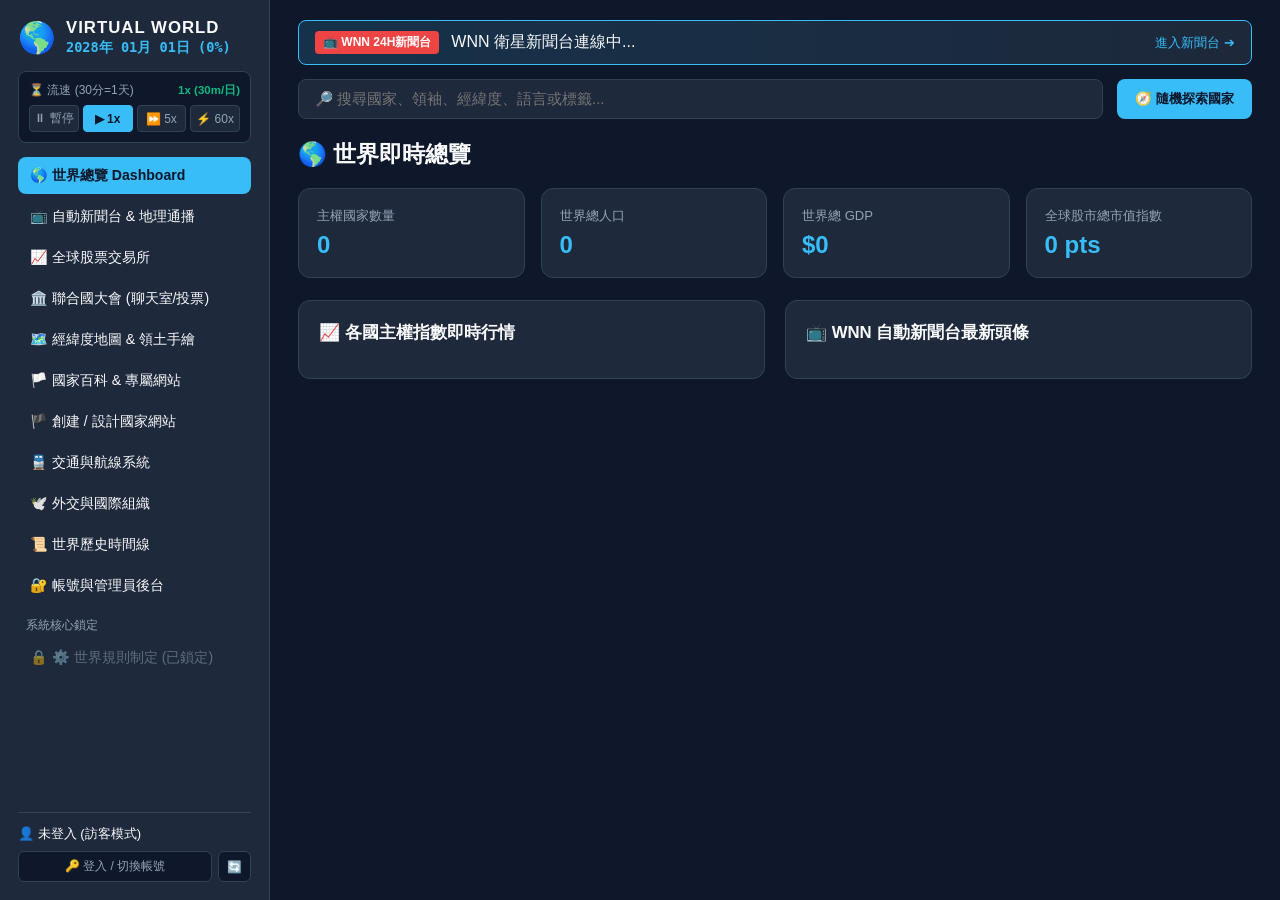
==== commit e3e75a73: "Revise title and update UI text for new features Updated the title and various text elements to refl" ====
--- a/index.html
+++ b/index.html
@@ -3,7 +3,7 @@
 <head>
   <meta charset="UTF-8" />
   <meta name="viewport" content="width=device-width, initial-scale=1.0" />
-  <title>VIRTUAL WORLD | 多人共創虛擬世界與地理通播系統</title>
+  <title>VIRTUAL WORLD | 虛擬世界、全球股市與聯合國議會系統</title>
   <link rel="stylesheet" href="css/style.css" />
 </head>
 <body>
@@ -14,41 +14,44 @@
         <span class="logo">🌎</span>
         <div>
           <h1 id="world-title">VIRTUAL WORLD</h1>
-          <small id="world-clock-display">2028年 01月 01日</small>
+          <small id="world-clock-display">2028年 01月 01日 (0%)</small>
         </div>
       </div>
 
       <!-- Flow Time 時間控制面板 -->
       <div class="flow-time-box">
         <div style="display:flex; justify-content:space-between; align-items:center; margin-bottom:6px;">
-          <span style="font-size:0.78rem; color:var(--text-muted);">⏳ Flow Time 流速</span>
-          <span id="flow-status-badge" class="badge-flow">運行中 (1x)</span>
+          <span style="font-size:0.75rem; color:var(--text-muted);">⏳ 流速 (30分=1天)</span>
+          <span id="flow-status-badge" class="badge-flow">1x (30m/日)</span>
         </div>
         <div class="flow-controls">
           <button class="flow-btn" data-speed="0">⏸ 暫停</button>
           <button class="flow-btn active" data-speed="1">▶ 1x</button>
           <button class="flow-btn" data-speed="5">⏩ 5x</button>
-          <button class="flow-btn" data-speed="20">⚡ 20x</button>
+          <button class="flow-btn" data-speed="60">⚡ 60x</button>
         </div>
       </div>
 
       <nav class="nav-menu">
         <button class="nav-btn active" data-view="dashboard">🌎 世界總覽 Dashboard</button>
-        <button class="nav-btn" data-view="events">📰 地理通播 & 世界新聞</button>
+        <button class="nav-btn" data-view="news">📺 自動新聞台 & 地理通播</button>
+        <button class="nav-btn" data-view="stocks">📈 全球股票交易所</button>
+        <button class="nav-btn" data-view="un">🏛️ 聯合國大會 (聊天室/投票)</button>
         <button class="nav-btn" data-view="map">🗺️ 經緯度地圖 & 領土手繪</button>
-        <button class="nav-btn" data-view="countries">🏳️ 國家百科 & 比較</button>
-        <button class="nav-btn" data-view="builder">🏴 創建 / 管理我的國家</button>
+        <button class="nav-btn" data-view="countries">🏳️ 國家百科 & 專屬網站</button>
+        <button class="nav-btn" data-view="builder">🏴 創建 / 設計國家網站</button>
         <button class="nav-btn" data-view="transport">🚆 交通與航線系統</button>
         <button class="nav-btn" data-view="diplomacy">🕊️ 外交與國際組織</button>
         <button class="nav-btn" data-view="timeline">📜 世界歷史時間線</button>
         <button class="nav-btn" data-view="accounts">🔐 帳號與管理員後台</button>
         <div class="nav-divider">系統核心鎖定</div>
-        <button class="nav-btn disabled" title="此模組由系統核心保留，暫未開放">🔒 ⚙️ 世界規則制定 (已鎖定)</button>
+        <button class="nav-btn disabled">🔒 ⚙️ 世界規則制定 (已鎖定)</button>
       </nav>
 
       <!-- 當前登入帳號狀態 -->
       <div class="user-badge">
         <div id="current-user-info">👤 未登入 (訪客模式)</div>
+        <div id="user-cash-display" style="font-size:0.78rem; color:var(--success); display:none;">💰 帳戶資金：$100,000</div>
         <div style="display:flex; gap:6px;">
           <button class="btn-tiny" style="flex:1;" onclick="switchView('accounts')">🔑 登入 / 切換帳號</button>
           <button id="reset-local-btn" class="btn-tiny" title="重置本地暫存">🔄</button>
@@ -58,11 +61,11 @@
 
     <!-- 右側主內容區 -->
     <main class="main-content">
-      <!-- 頂部地理事件與自動新聞跑馬燈 -->
-      <div class="broadcast-banner" onclick="switchView('events')">
-        <span class="badge-live">📡 即時通播</span>
-        <span id="banner-event-text">系統初始化中...</span>
-        <small style="margin-left:auto; color: var(--accent);">進入通播中心 ➔</small>
+      <!-- 頂部 24H 自動新聞台與股市快訊跑馬燈 -->
+      <div class="broadcast-banner" onclick="switchView('news')">
+        <span class="badge-live">📺 WNN 24H新聞台</span>
+        <span id="banner-event-text">WNN 衛星新聞台連線中...</span>
+        <small style="margin-left:auto; color: var(--accent);">進入新聞台 ➔</small>
       </div>
 
       <!-- 頂部搜尋與探索列 -->
@@ -88,404 +91,99 @@
             <strong class="stat-value" id="stat-gdp">$0</strong>
           </div>
           <div class="stat-card">
-            <span class="stat-label">全球交通航線</span>
-            <strong class="stat-value" id="stat-transport">0 條</strong>
+            <span class="stat-label">全球股市總市值指數</span>
+            <strong class="stat-value" id="stat-market-idx">0 pts</strong>
           </div>
         </div>
 
         <div class="dashboard-split">
           <div class="panel">
-            <h3>🏆 國家經濟排名 (GDP)</h3>
-            <div id="gdp-ranking-list" class="ranking-list"></div>
+            <h3>📈 各國主權指數即時行情</h3>
+            <div id="dashboard-stock-list" class="ranking-list"></div>
           </div>
           <div class="panel">
-            <h3>📡 最新地理災害與自動世界新聞</h3>
+            <h3>📺 WNN 自動新聞台最新頭條</h3>
             <div id="dashboard-events-list" class="event-mini-list"></div>
           </div>
         </div>
       </section>
 
-      <!-- 視圖 2：地理事件通播 & 自動世界新聞系統 -->
-      <section id="view-events" class="view">
-        <h2>📰 地理通播與自動世界新聞系統</h2>
+      <!-- 視圖 2：自動新聞台 & 地理通播系統 -->
+      <section id="view-news" class="view">
+        <div class="view-header">
+          <h2>📺 WNN 自動新聞台 & 地理通播中心</h2>
+          <div style="display:flex; gap:8px; align-items:center;">
+            <span style="font-size:0.82rem; color:var(--success);">● 自動播報與股價聯動運作中</span>
+            <button id="trigger-auto-news-btn" class="btn-primary" style="padding:8px 14px;">⚡ 立即插播突發新聞</button>
+          </div>
+        </div>
+
         <div class="builder-layout">
           <div class="panel">
             <div class="view-header">
-              <h3>📡 全球即時通播牆</h3>
-              <div style="display:flex; gap:8px;">
-                <select id="event-filter-type" class="select-input">
-                  <option value="ALL">全部通播頻道</option>
-                  <option value="新聞">📰 新聞 (自動/國家世界新聞)</option>
-                  <option value="地理變動">🌋 地理變動 / 地震 / 板塊</option>
-                  <option value="自然災害">🌪️ 自然災害 / 颱風 / 氣候</option>
-                  <option value="國家動態">🏴 國家成立 / 領土變更</option>
-                  <option value="外交條約">🕊️ 外交 / 條約 / 交通</option>
-                </select>
-                <button id="trigger-auto-event-btn" class="btn-secondary" title="立即模擬一次自動天氣/新聞播報">⚡ 模擬自動播報</button>
-              </div>
+              <h3>📡 24小時新聞與地理事件流</h3>
+              <select id="event-filter-type" class="select-input">
+                <option value="ALL">全部頻道</option>
+                <option value="新聞">📰 新聞 (自動財經/時事)</option>
+                <option value="自然災害">🌪️ 自然災害 (颱風/地震)</option>
+                <option value="地理變動">🌋 地理變動 / 板塊</option>
+                <option value="國家動態">🏴 國家成立 / 領土</option>
+                <option value="外交條約">🕊️ 外交 / 交通 / 決議</option>
+              </select>
             </div>
             <div id="events-feed-list" class="events-feed"></div>
           </div>
 
           <div class="panel">
-            <h3>📢 手動發布通播 / 新聞稿</h3>
+            <h3>📢 記者投稿 / 發布國家新聞稿</h3>
             <form id="event-publish-form" class="builder-form">
               <div class="form-row">
                 <div class="form-group">
                   <label>頻道類型 *</label>
                   <select id="e-type" class="select-input">
                     <option value="新聞">📰 新聞</option>
+                    <option value="自然災害">🌪️ 自然災害</option>
                     <option value="地理變動">🌋 地理變動</option>
-                    <option value="自然災害">🌪️ 自然災害 (颱風/地震)</option>
                     <option value="國家動態">🏴 國家動態</option>
                     <option value="外交條約">🕊️ 外交條約</option>
                   </select>
                 </div>
                 <div class="form-group">
-                  <label>重要等級 *</label>
-                  <select id="e-severity" class="select-input">
-                    <option value="一般">🟢 一般</option>
-                    <option value="重大">🟡 重大</option>
-                    <option value="緊急">🔴 緊急警報</option>
+                  <label>相關國家 (影響其股價) *</label>
+                  <select id="e-target-country" class="select-input"></select>
+                </div>
+              </div>
+              <div class="form-row">
+                <div class="form-group">
+                  <label>對該國股市影響 *</label>
+                  <select id="e-market-impact" class="select-input">
+                    <option value="0.06">📈 重大利多 (+6%)</option>
+                    <option value="0.02">🔼 小幅利多 (+2%)</option>
+                    <option value="0">➖ 中性無影響 (0%)</option>
+                    <option value="-0.03">🔽 小幅利空 (-3%)</option>
+                    <option value="-0.08">📉 重大利空 (-8%)</option>
                   </select>
+                </div>
+                <div class="form-group">
+                  <label>發生地點 *</label>
+                  <input type="text" id="e-region" placeholder="例如：星輝市金融中心" required />
                 </div>
               </div>
               <div class="form-group">
-                <label>發生地點 / 涉及國家 *</label>
-                <input type="text" id="e-region" placeholder="例如：北緯 24° 東經 121° / 星辰聯邦" required />
+                <label>新聞標題 *</label>
+                <input type="text" id="e-title" placeholder="輸入新聞頭條..." required />
               </div>
               <div class="form-group">
-                <label>通播標題 *</label>
-                <input type="text" id="e-title" placeholder="輸入事件或新聞標題..." required />
+                <label>新聞內文 *</label>
+                <textarea id="e-content" rows="4" placeholder="輸入詳細報導內容..." required></textarea>
               </div>
-              <div class="form-group">
-                <label>詳細內容 *</label>
-                <textarea id="e-content" rows="4" placeholder="輸入詳細經過..." required></textarea>
-              </div>
-              <button type="submit" class="btn-primary" style="padding: 12px;">📡 立即發送全網通播</button>
+              <button type="submit" class="btn-primary" style="padding: 12px;">📡 發送新聞並同步影響股價</button>
             </form>
           </div>
         </div>
       </section>
 
-      <!-- 視圖 3：經緯度互動地圖 & 手繪有限國土面積 -->
-      <section id="view-map" class="view">
+      <!-- 視圖 3：全球股票交易所 (玩家買賣 + 系統虛擬買家) -->
+      <section id="view-stocks" class="view">
         <div class="view-header">
-          <h2>🗺️ 經緯度世界地圖 & 領土繪製</h2>
-          <div class="layer-controls">
-            <button class="layer-btn active" data-layer="political">政區與領土</button>
-            <button class="layer-btn" data-layer="transport">交通航線圖</button>
-            <button class="layer-btn" data-layer="population">人口熱度</button>
-            <button id="toggle-draw-mode-btn" class="btn-secondary" style="margin-left:10px;">🖌️ 開啟手繪國土模式</button>
-          </div>
-        </div>
-
-        <!-- 手繪領土工具列 (開啟繪圖模式時顯示) -->
-        <div id="territory-draw-toolbar" class="draw-toolbar hidden">
-          <div>
-            <strong>🖌️ 領土手繪模式：</strong>
-            選擇目標國家：
-            <select id="draw-target-country" class="select-input"></select>
-          </div>
-          <div>
-            已繪製面積：<strong id="draw-used-area" style="color:var(--accent);">0</strong> /
-            <strong id="draw-max-area">10,000</strong> km² (上限額度)
-          </div>
-          <div style="display:flex; gap:8px;">
-            <button id="clear-territory-btn" class="btn-tiny">🧹 重畫領土</button>
-            <button id="save-territory-btn" class="btn-primary" style="padding:6px 12px;">💾 儲存領土邊界</button>
-          </div>
-        </div>
-
-        <div class="map-canvas" id="world-map-canvas">
-          <!-- 經緯度網格線與標尺 -->
-          <div class="latlon-grid"></div>
-          <div class="coord-hud" id="cursor-coord-hud">經緯度：0.0°N, 0.0°E</div>
-          <!-- SVG 領土多邊形與交通航線層 -->
-          <svg id="map-svg-layer" viewBox="0 0 100 100" preserveAspectRatio="none"></svg>
-          <!-- 國家首都圖釘層 -->
-          <div id="map-pins-container"></div>
-        </div>
-        <p class="hint">💡 移動滑鼠可即時讀取全球經緯度；開啟「手繪國土模式」後，在地圖上依序點擊頂點即可框出你的國土（受面積上限限制）。</p>
-      </section>
-
-      <!-- 視圖 4：國家百科 -->
-      <section id="view-countries" class="view">
-        <div class="view-header">
-          <h2>🏳️ 世界國家名錄</h2>
-          <button class="btn-primary" onclick="openBuilderForNew()">➕ 創建我的新國家</button>
-        </div>
-        <div id="countries-grid" class="countries-grid"></div>
-      </section>
-
-      <!-- 視圖 5：創建 / 管理我的國家 -->
-      <section id="view-builder" class="view">
-        <div class="view-header">
-          <h2 id="builder-mode-title">🏴 創建 / 管理國家</h2>
-          <select id="edit-country-selector" class="select-input">
-            <option value="NEW">➕ 建立全新國家...</option>
-          </select>
-        </div>
-        <p id="permission-notice" class="hint" style="margin-bottom:14px; color:var(--warning);"></p>
-
-        <div class="builder-layout">
-          <form id="country-builder-form" class="panel builder-form">
-            <input type="hidden" id="b-id" value="" />
-            <div class="form-row">
-              <div class="form-group">
-                <label>國家簡稱 *</label>
-                <input type="text" id="b-name" required />
-              </div>
-              <div class="form-group">
-                <label>官方全稱 *</label>
-                <input type="text" id="b-official" required />
-              </div>
-            </div>
-
-            <div class="form-row">
-              <div class="form-group">
-                <label>國家代碼 (3碼) *</label>
-                <input type="text" id="b-code" maxlength="3" style="text-transform:uppercase" required />
-              </div>
-              <div class="form-group">
-                <label>國旗 Emoji *</label>
-                <input type="text" id="b-flag" required />
-              </div>
-              <div class="form-group">
-                <label>領土代表色</label>
-                <input type="color" id="b-color" value="#38bdf8" style="height:40px; padding:2px;" />
-              </div>
-            </div>
-
-            <div class="form-row">
-              <div class="form-group">
-                <label>首都名稱 *</label>
-                <input type="text" id="b-capital" required />
-              </div>
-              <div class="form-group">
-                <label>政治體制 *</label>
-                <input type="text" id="b-gov" required />
-              </div>
-              <div class="form-group">
-                <label>國家元首 *</label>
-                <input type="text" id="b-leader" required />
-              </div>
-            </div>
-
-            <div class="form-row">
-              <div class="form-group">
-                <label>總人口 (人)</label>
-                <input type="number" id="b-pop" value="25000000" min="1" required />
-              </div>
-              <div class="form-group">
-                <label>GDP (美元)</label>
-                <input type="number" id="b-gdp" value="450000000000" min="1" required />
-              </div>
-            </div>
-
-            <div class="form-row">
-              <div class="form-group">
-                <label>首都緯度 (-90 ~ +90)</label>
-                <input type="number" id="b-lat" step="0.1" min="-90" max="90" value="15.0" required />
-              </div>
-              <div class="form-group">
-                <label>首都經度 (-180 ~ +180)</label>
-                <input type="number" id="b-lon" step="0.1" min="-180" max="180" value="25.0" required />
-              </div>
-            </div>
-
-            <div class="form-row">
-              <div class="form-group">
-                <label>貨幣名稱與代碼</label>
-                <input type="text" id="b-currency" required />
-              </div>
-              <div class="form-group">
-                <label>官方語言</label>
-                <input type="text" id="b-lang" required />
-              </div>
-            </div>
-
-            <div class="form-group">
-              <label>宗教信仰</label>
-              <input type="text" id="b-religion" required />
-            </div>
-            <div class="form-group">
-              <label>主要城市 (頓號「、」分隔)</label>
-              <input type="text" id="b-cities" required />
-            </div>
-            <div class="form-group">
-              <label>國家標籤 (逗號「,」分隔)</label>
-              <input type="text" id="b-tags" required />
-            </div>
-            <div class="form-group">
-              <label>國家簡介</label>
-              <textarea id="b-desc" rows="3" required></textarea>
-            </div>
-
-            <div class="form-row">
-              <button type="submit" id="builder-submit-btn" class="btn-primary" style="flex: 2; padding: 12px;">✨ 儲存國家資料</button>
-              <button type="button" id="delete-country-btn" class="btn-danger hidden" style="flex: 1;">🗑️ 刪除國家</button>
-            </div>
-          </form>
-
-          <div class="panel">
-            <h3>💾 資料庫匯出 (同步至 GitHub)</h3>
-            <p class="hint" style="margin-bottom:10px;">管理員可複製完整 <code>countries.json</code> 更新至 GitHub 倉庫：</p>
-            <pre id="json-output-box" class="code-box" style="max-height:420px;"></pre>
-            <button id="copy-json-btn" class="btn-secondary" style="margin-top:10px;">📋 一鍵複製 countries.json</button>
-          </div>
-        </div>
-      </section>
-
-      <!-- 視圖 6：交通與航線系統 -->
-      <section id="view-transport" class="view">
-        <h2>🚆 全球交通與跨國航線系統</h2>
-        <div class="builder-layout">
-          <div class="panel">
-            <h3>🌐 營運中交通幹線與航線</h3>
-            <div id="transport-list" class="events-feed"></div>
-          </div>
-          <div class="panel">
-            <h3>➕ 建設新交通路線</h3>
-            <form id="transport-form" class="builder-form">
-              <div class="form-group">
-                <label>交通類型 *</label>
-                <select id="t-type" class="select-input">
-                  <option value="高速鐵路">🚄 高速鐵路</option>
-                  <option value="國際航空">✈️ 國際航空航線</option>
-                  <option value="海運航線">🚢 遠洋海運航線</option>
-                  <option value="跨國公路">🛣️ 跨國高速公路</option>
-                </select>
-              </div>
-              <div class="form-group">
-                <label>路線名稱 *</label>
-                <input type="text" id="t-name" placeholder="例如：泛大陸中央高鐵" required />
-              </div>
-              <div class="form-row">
-                <div class="form-group">
-                  <label>起點國家 *</label>
-                  <select id="t-from" class="select-input"></select>
-                </div>
-                <div class="form-group">
-                  <label>終點國家 *</label>
-                  <select id="t-to" class="select-input"></select>
-                </div>
-              </div>
-              <div class="form-group">
-                <label>起訖樞紐城市 / 港口 / 機場 *</label>
-                <input type="text" id="t-hubs" placeholder="例如：星輝國際機場 ⇄ 森之都機場" required />
-              </div>
-              <div class="form-group">
-                <label>設計運量 / 班次 *</label>
-                <input type="text" id="t-cap" placeholder="例如：每日 40 班次 / 8 萬人次" required />
-              </div>
-              <button type="submit" class="btn-primary" style="padding:12px;">🚆 竣工通車並繪製航線</button>
-            </form>
-          </div>
-        </div>
-      </section>
-
-      <!-- 視圖 7：外交與國際組織 -->
-      <section id="view-diplomacy" class="view">
-        <h2>🕊️ 國際外交關係與世界組織</h2>
-        <div class="builder-layout">
-          <div class="panel">
-            <h3>🤝 雙邊外交條約與狀態</h3>
-            <div id="diplomacy-relations-list" class="events-feed" style="margin-bottom:24px;"></div>
-            <h3>🏛️ 國際組織名錄</h3>
-            <div id="diplomacy-orgs-list" class="events-feed"></div>
-          </div>
-          <div class="panel">
-            <h3>✍️ 簽署雙邊外交關係</h3>
-            <form id="diplomacy-form" class="builder-form">
-              <div class="form-row">
-                <div class="form-group">
-                  <label>締約國 A</label>
-                  <select id="d-country-a" class="select-input"></select>
-                </div>
-                <div class="form-group">
-                  <label>締約國 B</label>
-                  <select id="d-country-b" class="select-input"></select>
-                </div>
-              </div>
-              <div class="form-group">
-                <label>外交關係狀態</label>
-                <select id="d-status" class="select-input">
-                  <option value="正式建交">🤝 正式建交</option>
-                  <option value="軍事與防禦同盟">🛡️ 軍事與防禦同盟</option>
-                  <option value="自由貿易協定 (FTA)">💰 自由貿易協定 (FTA)</option>
-                  <option value="外交緊張 / 制裁">⚠️ 外交緊張 / 經濟制裁</option>
-                  <option value="斷交 / 敵對狀態">⚔️ 斷交 / 敵對狀態</option>
-                </select>
-              </div>
-              <div class="form-group">
-                <label>條約或外交備註</label>
-                <input type="text" id="d-note" placeholder="例如：開放免簽證與領空通行權" required />
-              </div>
-              <button type="submit" class="btn-primary" style="padding:12px;">📜 發布外交公報</button>
-            </form>
-          </div>
-        </div>
-      </section>
-
-      <!-- 視圖 8：世界時間線 -->
-      <section id="view-timeline" class="view">
-        <h2>📜 世界歷史時間軸</h2>
-        <div class="panel">
-          <ul id="full-timeline" class="timeline-list"></ul>
-        </div>
-      </section>
-
-      <!-- 視圖 9：帳號系統與管理員後台 -->
-      <section id="view-accounts" class="view">
-        <h2>🔐 玩家帳號與世界管理員控制中心</h2>
-        <div class="builder-layout">
-          <!-- 左側：登入 / 註冊 -->
-          <div class="panel">
-            <h3>🔑 登入或註冊玩家帳號</h3>
-            <p class="hint" style="margin-bottom:14px;">
-              • <strong>系統綁定世界管理員：</strong>帳號 <code>admin</code> / 密碼 <code>2026</code>（擁有完整管理權與踢服權限）<br/>
-              • <strong>一般玩家：</strong>輸入新帳號與密碼即可註冊，註冊後創建的國家將自動綁定於你的名下。
-            </p>
-            <form id="auth-form" class="builder-form">
-              <div class="form-group">
-                <label>玩家帳號 / 代號 *</label>
-                <input type="text" id="auth-username" placeholder="例如：admin 或 Captain Huang" required />
-              </div>
-              <div class="form-group">
-                <label>密碼 *</label>
-                <input type="password" id="auth-password" placeholder="輸入密碼" required />
-              </div>
-              <div class="form-row">
-                <button type="submit" class="btn-primary" style="flex:1; padding:12px;">🔓 登入 / 註冊帳號</button>
-                <button type="button" id="logout-btn" class="btn-secondary" style="flex:1;">🚪 登出帳號</button>
-              </div>
-            </form>
-          </div>
-
-          <!-- 右側：管理員專屬「踢服 / 玩家名單控制」面板 -->
-          <div class="panel" id="admin-control-panel">
-            <h3>👑 世界管理員控制權限 (踢服 / 封鎖玩家)</h3>
-            <div id="admin-panel-content">
-              <p class="hint">⚠️ 此區塊僅限系統綁定管理員（<code>admin</code>）登入後解鎖操作。</p>
-            </div>
-          </div>
-        </div>
-      </section>
-    </main>
-  </div>
-
-  <!-- 國家 Wiki 詳情側邊抽屜 -->
-  <div id="country-drawer" class="drawer hidden">
-    <div class="drawer-content">
-      <div style="display:flex; justify-content:space-between; margin-bottom:20px;">
-        <button id="close-drawer" class="close-btn" style="margin:0;">✕ 關閉</button>
-        <button id="drawer-edit-btn" class="btn-primary" style="padding: 8px 14px;">✏️ 管理此國家</button>
-      </div>
-      <div id="drawer-body"></div>
-    </div>
-  </div>
-
-  <script src="js/app.js"></script>
-</body>
-</html>
+          <h2>📈 世界聯合
--- a/css/style.css
+++ b/css/style.css
@@ -26,41 +26,64 @@
 
 /* 側邊欄 */
 .sidebar {
-  width: 260px;
+  width: 270px;
   background-color: var(--bg-panel);
   border-right: 1px solid var(--border);
   display: flex;
   flex-direction: column;
-  padding: 20px;
-}
-
-.brand { display: flex; align-items: center; gap: 12px; margin-bottom: 24px; }
-.brand .logo { font-size: 2rem; }
-.brand h1 { font-size: 1.1rem; letter-spacing: 1px; }
-.brand small { color: var(--accent); }
-
-.nav-menu { display: flex; flex-direction: column; gap: 6px; flex: 1; }
+  padding: 18px;
+  overflow-y: auto;
+}
+
+.brand { display: flex; align-items: center; gap: 10px; margin-bottom: 14px; }
+.brand .logo { font-size: 1.9rem; }
+.brand h1 { font-size: 1.05rem; letter-spacing: 1px; }
+.brand small { color: var(--accent); font-weight: bold; font-family: monospace; font-size: 0.85rem; }
+
+/* Flow Time 控制器 */
+.flow-time-box {
+  background: var(--bg-dark);
+  border: 1px solid var(--border);
+  border-radius: 8px;
+  padding: 10px;
+  margin-bottom: 14px;
+}
+.badge-flow { font-size: 0.72rem; color: var(--success); font-weight: bold; }
+.flow-controls { display: grid; grid-template-columns: repeat(4, 1fr); gap: 4px; }
+.flow-btn {
+  background: var(--bg-panel);
+  color: var(--text-muted);
+  border: 1px solid var(--border);
+  border-radius: 4px;
+  padding: 4px 0;
+  font-size: 0.75rem;
+  cursor: pointer;
+}
+.flow-btn.active { background: var(--accent); color: #0f172a; font-weight: bold; border-color: var(--accent); }
+
+.nav-menu { display: flex; flex-direction: column; gap: 4px; flex: 1; }
 .nav-btn {
   background: transparent;
   border: none;
   color: var(--text-main);
   text-align: left;
-  padding: 11px 14px;
-  border-radius: 8px;
-  cursor: pointer;
-  font-size: 0.92rem;
+  padding: 9px 12px;
+  border-radius: 8px;
+  cursor: pointer;
+  font-size: 0.88rem;
   transition: 0.2s;
 }
 .nav-btn:hover:not(.disabled) { background: var(--bg-hover); }
 .nav-btn.active { background: var(--accent); color: #0f172a; font-weight: bold; }
-.nav-btn.disabled { color: var(--text-muted); opacity: 0.5; cursor: not-allowed; }
-.nav-divider { font-size: 0.75rem; color: var(--text-muted); margin: 14px 0 4px 8px; text-transform: uppercase; }
+.nav-btn.disabled { color: var(--text-muted); opacity: 0.55; cursor: not-allowed; }
+.nav-divider { font-size: 0.72rem; color: var(--text-muted); margin: 10px 0 2px 8px; text-transform: uppercase; }
 
 .user-badge {
-  padding-top: 14px;
+  padding-top: 12px;
+  margin-top: 10px;
   border-top: 1px solid var(--border);
-  font-size: 0.85rem;
-  color: var(--text-muted);
+  font-size: 0.82rem;
+  color: var(--text-main);
   display: flex;
   flex-direction: column;
   gap: 8px;
@@ -69,7 +92,7 @@
   background: var(--bg-dark);
   color: var(--text-muted);
   border: 1px solid var(--border);
-  padding: 6px 10px;
+  padding: 6px 8px;
   border-radius: 6px;
   font-size: 0.75rem;
   cursor: pointer;
@@ -77,22 +100,19 @@
 .btn-tiny:hover { color: var(--text-main); border-color: var(--accent); }
 
 /* 主內容區 */
-.main-content { flex: 1; display: flex; flex-direction: column; overflow-y: auto; padding: 20px 32px; }
-
-/* 頂部地理事件跑馬燈 */
+.main-content { flex: 1; display: flex; flex-direction: column; overflow-y: auto; padding: 20px 28px; }
+
 .broadcast-banner {
   display: flex;
   align-items: center;
   gap: 12px;
-  background: linear-gradient(90deg, rgba(56, 189, 248, 0.15), rgba(30, 41, 59, 0.9));
+  background: linear-gradient(90deg, rgba(56, 189, 248, 0.16), rgba(30, 41, 59, 0.95));
   border: 1px solid var(--accent);
   padding: 10px 16px;
   border-radius: 8px;
-  margin-bottom: 16px;
-  cursor: pointer;
-  transition: 0.2s;
-}
-.broadcast-banner:hover { background: rgba(56, 189, 248, 0.22); }
+  margin-bottom: 14px;
+  cursor: pointer;
+}
 .badge-live {
   background: var(--danger);
   color: #fff;
@@ -103,21 +123,21 @@
   white-space: nowrap;
 }
 
-.topbar { display: flex; gap: 16px; margin-bottom: 24px; }
+.topbar { display: flex; gap: 14px; margin-bottom: 20px; }
 #search-input {
   flex: 1;
-  padding: 12px 16px;
+  padding: 11px 16px;
   border-radius: 8px;
   border: 1px solid var(--border);
   background: var(--bg-panel);
   color: var(--text-main);
-  font-size: 0.95rem;
+  font-size: 0.92rem;
 }
 .btn-primary {
   background: var(--accent);
   color: #0f172a;
   border: none;
-  padding: 0 20px;
+  padding: 0 18px;
   border-radius: 8px;
   font-weight: bold;
   cursor: pointer;
@@ -130,142 +150,157 @@
   border-radius: 8px;
   font-weight: bold;
   cursor: pointer;
+  padding: 6px 12px;
 }
 .btn-danger:hover { background: var(--danger); color: #fff; }
-.btn-danger.hidden { display: none; }
+.btn-danger.hidden, .hidden { display: none !important; }
 
 .view { display: none; }
 .view.active { display: block; }
-h2 { margin-bottom: 20px; font-size: 1.5rem; }
+h2 { margin-bottom: 18px; font-size: 1.45rem; }
 
 /* 統計卡片 */
-.stats-grid { display: grid; grid-template-columns: repeat(auto-fit, minmax(200px, 1fr)); gap: 16px; margin-bottom: 24px; }
-.stat-card { background: var(--bg-panel); padding: 20px; border-radius: 12px; border: 1px solid var(--border); }
-.stat-label { color: var(--text-muted); font-size: 0.85rem; display: block; margin-bottom: 8px; }
-.stat-value { font-size: 1.6rem; color: var(--accent); }
+.stats-grid { display: grid; grid-template-columns: repeat(auto-fit, minmax(190px, 1fr)); gap: 16px; margin-bottom: 22px; }
+.stat-card { background: var(--bg-panel); padding: 18px; border-radius: 12px; border: 1px solid var(--border); }
+.stat-label { color: var(--text-muted); font-size: 0.82rem; display: block; margin-bottom: 6px; }
+.stat-value { font-size: 1.5rem; color: var(--accent); }
 
 .dashboard-split { display: grid; grid-template-columns: 1fr 1fr; gap: 20px; }
 .panel { background: var(--bg-panel); padding: 20px; border-radius: 12px; border: 1px solid var(--border); }
-.panel h3 { margin-bottom: 16px; font-size: 1.1rem; }
-
-/* 排名與時間線 */
+.panel h3 { margin-bottom: 14px; font-size: 1.05rem; }
+
 .ranking-item { display: flex; justify-content: space-between; padding: 10px 0; border-bottom: 1px solid var(--border); }
 .timeline-list { list-style: none; }
 .timeline-list li { padding: 12px 0; border-bottom: 1px solid var(--border); }
 .timeline-year { color: var(--accent); font-weight: bold; margin-right: 10px; }
 
-/* 地理事件通播卡片 */
-.events-feed { display: flex; flex-direction: column; gap: 14px; max-height: 600px; overflow-y: auto; }
+/* 事件與新聞通播 */
+.events-feed { display: flex; flex-direction: column; gap: 12px; max-height: 580px; overflow-y: auto; }
 .event-card {
   background: var(--bg-dark);
   border: 1px solid var(--border);
   border-left: 4px solid var(--accent);
-  padding: 16px;
-  border-radius: 8px;
-}
+  padding: 14px;
+  border-radius: 8px;
+}
+.event-card.type-新聞 { border-left-color: #a855f7; }
 .event-card.sev-緊急 { border-left-color: var(--danger); }
 .event-card.sev-重大 { border-left-color: var(--warning); }
-.event-card.sev-一般 { border-left-color: var(--success); }
-.event-meta { display: flex; gap: 8px; align-items: center; font-size: 0.8rem; color: var(--text-muted); margin-bottom: 8px; flex-wrap: wrap; }
+.event-meta { display: flex; gap: 8px; align-items: center; font-size: 0.78rem; color: var(--text-muted); margin-bottom: 6px; flex-wrap: wrap; }
 .event-tag { background: var(--bg-hover); color: var(--text-main); padding: 2px 8px; border-radius: 4px; font-weight: bold; }
-.event-card h4 { font-size: 1.05rem; margin-bottom: 6px; color: #fff; }
-.event-card p { font-size: 0.9rem; color: var(--text-muted); line-height: 1.5; }
-
-/* 互動地圖 */
-.view-header { display: flex; justify-content: space-between; align-items: center; margin-bottom: 16px; flex-wrap: wrap; gap: 10px; }
+.event-card h4 { font-size: 1rem; margin-bottom: 6px; color: #fff; }
+.event-card p { font-size: 0.88rem; color: var(--text-muted); line-height: 1.5; }
+
+/* 經緯度地圖與手繪領土 */
+.view-header { display: flex; justify-content: space-between; align-items: center; margin-bottom: 14px; flex-wrap: wrap; gap: 10px; }
 .layer-btn { background: var(--bg-panel); color: var(--text-main); border: 1px solid var(--border); padding: 6px 12px; border-radius: 6px; cursor: pointer; }
 .layer-btn.active { background: var(--accent); color: #0f172a; font-weight: bold; }
+
+.draw-toolbar {
+  display: flex;
+  justify-content: space-between;
+  align-items: center;
+  background: rgba(56, 189, 248, 0.12);
+  border: 1px solid var(--accent);
+  padding: 10px 16px;
+  border-radius: 8px;
+  margin-bottom: 12px;
+  flex-wrap: wrap;
+  gap: 10px;
+  font-size: 0.88rem;
+}
 
 .map-canvas {
   position: relative;
   width: 100%;
-  height: 480px;
-  background: radial-gradient(circle at center, #1e3a5f 0%, #0b132b 100%);
+  height: 500px;
+  background: radial-gradient(circle at center, #163252 0%, #091124 100%);
   border-radius: 12px;
   border: 1px solid var(--border);
   overflow: hidden;
 }
-.map-grid-bg {
+.map-canvas.drawing-mode { cursor: crosshair; border-color: var(--warning); }
+.latlon-grid {
   position: absolute; inset: 0;
-  background-image: linear-gradient(to right, rgba(255,255,255,0.05) 1px, transparent 1px),
-                    linear-gradient(to bottom, rgba(255,255,255,0.05) 1px, transparent 1px);
-  background-size: 40px 40px;
+  background-image:
+    linear-gradient(to right, rgba(56, 189, 248, 0.12) 1px, transparent 1px),
+    linear-gradient(to bottom, rgba(56, 189, 248, 0.12) 1px, transparent 1px);
+  background-size: 10% 16.66%;
+  pointer-events: none;
+}
+.coord-hud {
+  position: absolute;
+  bottom: 12px;
+  right: 12px;
+  background: rgba(15, 23, 42, 0.88);
+  border: 1px solid var(--border);
+  padding: 6px 12px;
+  border-radius: 6px;
+  font-family: monospace;
+  font-size: 0.82rem;
+  color: var(--accent);
+  z-index: 20;
+  pointer-events: none;
+}
+#map-svg-layer {
+  position: absolute;
+  inset: 0;
+  width: 100%;
+  height: 100%;
+  pointer-events: none;
 }
 .map-pin {
   position: absolute;
   transform: translate(-50%, -50%);
-  background: rgba(15, 23, 42, 0.9);
+  background: rgba(15, 23, 42, 0.92);
   border: 2px solid var(--accent);
-  padding: 8px 14px;
+  padding: 6px 12px;
   border-radius: 20px;
   cursor: pointer;
   transition: 0.2s;
   white-space: nowrap;
+  font-size: 0.85rem;
+  z-index: 10;
 }
 .map-pin:hover { transform: translate(-50%, -50%) scale(1.1); background: var(--accent); color: #0f172a; font-weight: bold; }
-.hint { margin-top: 10px; color: var(--text-muted); font-size: 0.85rem; }
+.hint { margin-top: 10px; color: var(--text-muted); font-size: 0.85rem; line-height: 1.5; }
 
 /* 國家卡片網格 */
-.countries-grid { display: grid; grid-template-columns: repeat(auto-fill, minmax(280px, 1fr)); gap: 20px; }
+.countries-grid { display: grid; grid-template-columns: repeat(auto-fill, minmax(280px, 1fr)); gap: 18px; }
 .country-card {
   background: var(--bg-panel);
   border: 1px solid var(--border);
   border-radius: 12px;
-  padding: 20px;
-  transition: 0.2s;
+  padding: 18px;
   display: flex;
   flex-direction: column;
   justify-content: space-between;
 }
-.country-card:hover { border-color: var(--accent); transform: translateY(-3px); }
+.country-card:hover { border-color: var(--accent); }
 .card-actions { display: flex; gap: 8px; margin-top: 14px; padding-top: 12px; border-top: 1px solid var(--border); }
-.tag { display: inline-block; background: var(--bg-hover); padding: 4px 8px; border-radius: 4px; font-size: 0.75rem; margin: 6px 4px 0 0; color: var(--accent); }
-
-/* 側邊抽屜 Wiki */
-.drawer { position: fixed; inset: 0; background: rgba(0,0,0,0.6); display: flex; justify-content: flex-end; z-index: 100; }
-.drawer.hidden { display: none; }
-.drawer-content { width: 480px; max-width: 100%; background: var(--bg-panel); height: 100%; padding: 32px; overflow-y: auto; border-left: 1px solid var(--border); }
+.tag { display: inline-block; background: var(--bg-hover); padding: 3px 8px; border-radius: 4px; font-size: 0.74rem; margin: 6px 4px 0 0; color: var(--accent); }
+
+/* 側邊抽屜 */
+.drawer { position: fixed; inset: 0; background: rgba(0,0,0,0.65); display: flex; justify-content: flex-end; z-index: 100; }
+.drawer-content { width: 480px; max-width: 100%; background: var(--bg-panel); height: 100%; padding: 28px; overflow-y: auto; border-left: 1px solid var(--border); }
 .close-btn { background: var(--bg-hover); color: #fff; border: none; padding: 8px 14px; border-radius: 6px; cursor: pointer; }
-.wiki-table { width: 100%; border-collapse: collapse; margin: 16px 0; }
-.wiki-table td { padding: 10px; border-bottom: 1px solid var(--border); }
+.wiki-table { width: 100%; border-collapse: collapse; margin: 14px 0; }
+.wiki-table td { padding: 9px; border-bottom: 1px solid var(--border); font-size: 0.9rem; }
 .wiki-table td:first-child { color: var(--text-muted); width: 35%; }
 
-/* 表單與建立器 */
-.builder-layout { display: grid; grid-template-columns: 1.2fr 1fr; gap: 24px; align-items: start; }
+/* 表單與通用元件 */
+.builder-layout { display: grid; grid-template-columns: 1.2fr 1fr; gap: 22px; align-items: start; }
 .builder-form { display: flex; flex-direction: column; gap: 12px; }
 .form-row { display: flex; gap: 12px; }
-.form-group { flex: 1; display: flex; flex-direction: column; gap: 6px; }
-.form-group label { font-size: 0.85rem; color: var(--text-muted); }
+.form-group { flex: 1; display: flex; flex-direction: column; gap: 5px; }
+.form-group label { font-size: 0.82rem; color: var(--text-muted); }
 .form-group input, .form-group textarea, .select-input {
-  padding: 10px 12px;
+  padding: 9px 12px;
   border-radius: 6px;
   border: 1px solid var(--border);
   background: var(--bg-dark);
   color: var(--text-main);
-  font-size: 0.9rem;
-}
-.form-group input:focus, .form-group textarea:focus, .select-input:focus { outline: none; border-color: var(--accent); }
-
-.mini-map {
-  position: relative;
-  width: 100%;
-  height: 200px;
-  background: radial-gradient(circle at center, #1e3a5f 0%, #0b132b 100%);
-  border: 1px solid var(--border);
-  border-radius: 8px;
-  cursor: crosshair;
-  overflow: hidden;
-}
-.mini-pin {
-  position: absolute;
-  transform: translate(-50%, -50%);
-  background: var(--accent);
-  color: #0f172a;
-  font-size: 0.8rem;
-  font-weight: bold;
-  padding: 4px 10px;
-  border-radius: 12px;
-  pointer-events: none;
+  font-size: 0.88rem;
 }
 .code-box {
   background: #090d16;
@@ -273,9 +308,8 @@
   padding: 12px;
   border-radius: 8px;
   border: 1px solid var(--border);
-  font-family: "Fira Code", monospace;
-  font-size: 0.8rem;
-  max-height: 220px;
+  font-family: monospace;
+  font-size: 0.78rem;
   overflow-y: auto;
   white-space: pre-wrap;
 }
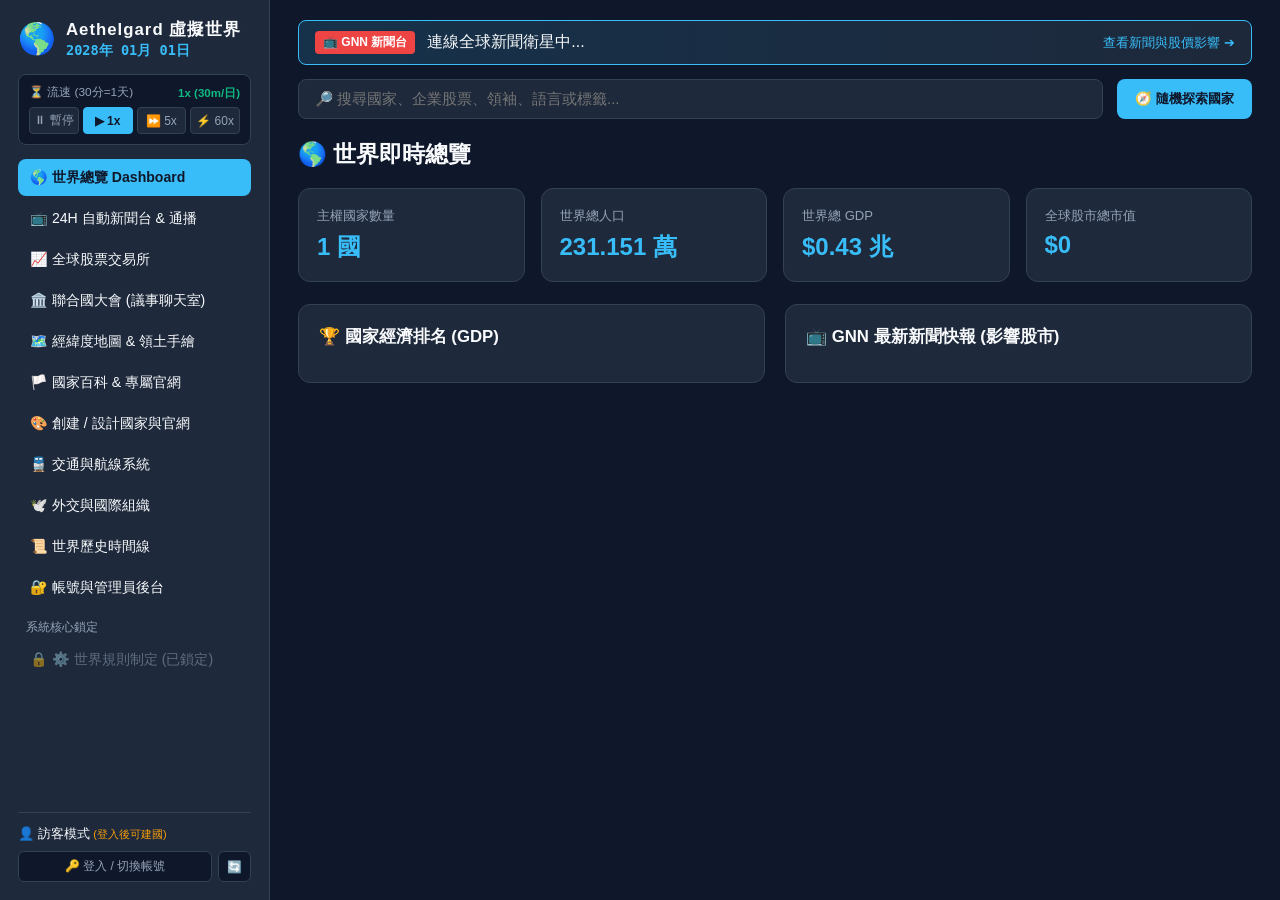
==== commit d3a74b22: "Change greeting from 'Hello' to 'Goodbye'" ====
--- a/index.html
+++ b/index.html
@@ -3,7 +3,7 @@
 <head>
   <meta charset="UTF-8" />
   <meta name="viewport" content="width=device-width, initial-scale=1.0" />
-  <title>VIRTUAL WORLD | 虛擬世界、全球股市與聯合國議會系統</title>
+  <title>VIRTUAL WORLD | 虛擬世界聯邦與全球交易所</title>
   <link rel="stylesheet" href="css/style.css" />
 </head>
 <body>
@@ -18,10 +18,10 @@
         </div>
       </div>
 
-      <!-- Flow Time 時間控制面板 -->
+      <!-- Flow Time 時間控制面板 (30m = 1d) -->
       <div class="flow-time-box">
         <div style="display:flex; justify-content:space-between; align-items:center; margin-bottom:6px;">
-          <span style="font-size:0.75rem; color:var(--text-muted);">⏳ 流速 (30分=1天)</span>
+          <span style="font-size:0.74rem; color:var(--text-muted);">⏳ 流速 (30分=1天)</span>
           <span id="flow-status-badge" class="badge-flow">1x (30m/日)</span>
         </div>
         <div class="flow-controls">
@@ -34,12 +34,12 @@
 
       <nav class="nav-menu">
         <button class="nav-btn active" data-view="dashboard">🌎 世界總覽 Dashboard</button>
-        <button class="nav-btn" data-view="news">📺 自動新聞台 & 地理通播</button>
+        <button class="nav-btn" data-view="events">📺 24H 自動新聞台 & 通播</button>
         <button class="nav-btn" data-view="stocks">📈 全球股票交易所</button>
-        <button class="nav-btn" data-view="un">🏛️ 聯合國大會 (聊天室/投票)</button>
+        <button class="nav-btn" data-view="un">🏛️ 聯合國大會 (議事聊天室)</button>
         <button class="nav-btn" data-view="map">🗺️ 經緯度地圖 & 領土手繪</button>
-        <button class="nav-btn" data-view="countries">🏳️ 國家百科 & 專屬網站</button>
-        <button class="nav-btn" data-view="builder">🏴 創建 / 設計國家網站</button>
+        <button class="nav-btn" data-view="countries">🏳️ 國家百科 & 專屬官網</button>
+        <button class="nav-btn" data-view="builder">🎨 創建 / 設計國家與官網</button>
         <button class="nav-btn" data-view="transport">🚆 交通與航線系統</button>
         <button class="nav-btn" data-view="diplomacy">🕊️ 外交與國際組織</button>
         <button class="nav-btn" data-view="timeline">📜 世界歷史時間線</button>
@@ -50,8 +50,7 @@
 
       <!-- 當前登入帳號狀態 -->
       <div class="user-badge">
-        <div id="current-user-info">👤 未登入 (訪客模式)</div>
-        <div id="user-cash-display" style="font-size:0.78rem; color:var(--success); display:none;">💰 帳戶資金：$100,000</div>
+        <div id="current-user-info">👤 訪客模式 (登入後可交易/建國)</div>
         <div style="display:flex; gap:6px;">
           <button class="btn-tiny" style="flex:1;" onclick="switchView('accounts')">🔑 登入 / 切換帳號</button>
           <button id="reset-local-btn" class="btn-tiny" title="重置本地暫存">🔄</button>
@@ -61,16 +60,16 @@
 
     <!-- 右側主內容區 -->
     <main class="main-content">
-      <!-- 頂部 24H 自動新聞台與股市快訊跑馬燈 -->
-      <div class="broadcast-banner" onclick="switchView('news')">
-        <span class="badge-live">📺 WNN 24H新聞台</span>
-        <span id="banner-event-text">WNN 衛星新聞台連線中...</span>
-        <small style="margin-left:auto; color: var(--accent);">進入新聞台 ➔</small>
+      <!-- 頂部 24H 自動新聞台跑馬燈 -->
+      <div class="broadcast-banner" onclick="switchView('events')">
+        <span class="badge-live">📺 GNN 新聞台</span>
+        <span id="banner-event-text">連線全球新聞衛星中...</span>
+        <small style="margin-left:auto; color: var(--accent);">查看新聞與股價影響 ➔</small>
       </div>
 
       <!-- 頂部搜尋與探索列 -->
       <header class="topbar">
-        <input type="text" id="search-input" placeholder="🔎 搜尋國家、領袖、經緯度、語言或標籤..." />
+        <input type="text" id="search-input" placeholder="🔎 搜尋國家、企業股票、領袖、語言或標籤..." />
         <button id="random-country-btn" class="btn-primary">🧭 隨機探索國家</button>
       </header>
 
@@ -91,99 +90,543 @@
             <strong class="stat-value" id="stat-gdp">$0</strong>
           </div>
           <div class="stat-card">
-            <span class="stat-label">全球股市總市值指數</span>
-            <strong class="stat-value" id="stat-market-idx">0 pts</strong>
+            <span class="stat-label">全球股市總市值</span>
+            <strong class="stat-value" id="stat-market-cap">$0</strong>
           </div>
         </div>
 
         <div class="dashboard-split">
           <div class="panel">
-            <h3>📈 各國主權指數即時行情</h3>
-            <div id="dashboard-stock-list" class="ranking-list"></div>
-          </div>
-          <div class="panel">
-            <h3>📺 WNN 自動新聞台最新頭條</h3>
+            <h3>🏆 國家經濟排名 (GDP)</h3>
+            <div id="gdp-ranking-list" class="ranking-list"></div>
+          </div>
+          <div class="panel">
+            <h3>📺 GNN 最新新聞快報 (影響股市)</h3>
             <div id="dashboard-events-list" class="event-mini-list"></div>
           </div>
         </div>
       </section>
 
-      <!-- 視圖 2：自動新聞台 & 地理通播系統 -->
-      <section id="view-news" class="view">
-        <div class="view-header">
-          <h2>📺 WNN 自動新聞台 & 地理通播中心</h2>
-          <div style="display:flex; gap:8px; align-items:center;">
-            <span style="font-size:0.82rem; color:var(--success);">● 自動播報與股價聯動運作中</span>
-            <button id="trigger-auto-news-btn" class="btn-primary" style="padding:8px 14px;">⚡ 立即插播突發新聞</button>
-          </div>
-        </div>
-
+      <!-- 視圖 2：24H 自動新聞台 & 地理通播系統 -->
+      <section id="view-events" class="view">
+        <h2>📺 24H 全球自動新聞台 & 地理通播中心</h2>
         <div class="builder-layout">
           <div class="panel">
             <div class="view-header">
-              <h3>📡 24小時新聞與地理事件流</h3>
-              <select id="event-filter-type" class="select-input">
-                <option value="ALL">全部頻道</option>
-                <option value="新聞">📰 新聞 (自動財經/時事)</option>
-                <option value="自然災害">🌪️ 自然災害 (颱風/地震)</option>
-                <option value="地理變動">🌋 地理變動 / 板塊</option>
-                <option value="國家動態">🏴 國家成立 / 領土</option>
-                <option value="外交條約">🕊️ 外交 / 交通 / 決議</option>
-              </select>
+              <h3>📡 全球新聞聯播牆</h3>
+              <div style="display:flex; gap:8px;">
+                <select id="event-filter-type" class="select-input">
+                  <option value="ALL">全部頻道</option>
+                  <option value="新聞">📰 新聞 (自動新聞台/股市快訊)</option>
+                  <option value="地理變動">🌋 地理變動 / 地震</option>
+                  <option value="自然災害">🌪️ 自然災害 / 颱風</option>
+                  <option value="國家動態">🏴 國家成立 / 領土變更</option>
+                  <option value="外交條約">🕊️ 外交 / 交通</option>
+                </select>
+                <button id="trigger-auto-event-btn" class="btn-secondary">⚡ 立即插播一則新聞</button>
+              </div>
             </div>
             <div id="events-feed-list" class="events-feed"></div>
           </div>
 
           <div class="panel">
-            <h3>📢 記者投稿 / 發布國家新聞稿</h3>
+            <h3>📢 記者投稿 / 手動發布新聞通播</h3>
             <form id="event-publish-form" class="builder-form">
               <div class="form-row">
                 <div class="form-group">
                   <label>頻道類型 *</label>
                   <select id="e-type" class="select-input">
                     <option value="新聞">📰 新聞</option>
+                    <option value="地理變動">🌋 地理變動</option>
                     <option value="自然災害">🌪️ 自然災害</option>
-                    <option value="地理變動">🌋 地理變動</option>
                     <option value="國家動態">🏴 國家動態</option>
                     <option value="外交條約">🕊️ 外交條約</option>
                   </select>
                 </div>
                 <div class="form-group">
-                  <label>相關國家 (影響其股價) *</label>
-                  <select id="e-target-country" class="select-input"></select>
+                  <label>影響等級 *</label>
+                  <select id="e-severity" class="select-input">
+                    <option value="一般">🟢 一般</option>
+                    <option value="重大">🟡 重大</option>
+                    <option value="緊急">🔴 緊急</option>
+                  </select>
                 </div>
               </div>
               <div class="form-row">
                 <div class="form-group">
-                  <label>對該國股市影響 *</label>
+                  <label>涉及國家 (影響該國股價)</label>
+                  <select id="e-target-country" class="select-input">
+                    <option value="">無特定國家</option>
+                  </select>
+                </div>
+                <div class="form-group">
+                  <label>股市影響方向</label>
                   <select id="e-market-impact" class="select-input">
+                    <option value="0">➖ 中性 (0%)</option>
                     <option value="0.06">📈 重大利多 (+6%)</option>
-                    <option value="0.02">🔼 小幅利多 (+2%)</option>
-                    <option value="0">➖ 中性無影響 (0%)</option>
-                    <option value="-0.03">🔽 小幅利空 (-3%)</option>
+                    <option value="0.03">📈 小幅利多 (+3%)</option>
+                    <option value="-0.04">📉 小幅利空 (-4%)</option>
                     <option value="-0.08">📉 重大利空 (-8%)</option>
                   </select>
                 </div>
-                <div class="form-group">
-                  <label>發生地點 *</label>
-                  <input type="text" id="e-region" placeholder="例如：星輝市金融中心" required />
-                </div>
+              </div>
+              <div class="form-group">
+                <label>發生地點 *</label>
+                <input type="text" id="e-region" placeholder="例如：星輝市金融中心" required />
               </div>
               <div class="form-group">
                 <label>新聞標題 *</label>
-                <input type="text" id="e-title" placeholder="輸入新聞頭條..." required />
+                <input type="text" id="e-title" placeholder="輸入新聞標題..." required />
               </div>
               <div class="form-group">
                 <label>新聞內文 *</label>
-                <textarea id="e-content" rows="4" placeholder="輸入詳細報導內容..." required></textarea>
-              </div>
-              <button type="submit" class="btn-primary" style="padding: 12px;">📡 發送新聞並同步影響股價</button>
+                <textarea id="e-content" rows="3" placeholder="輸入詳細報導內容..." required></textarea>
+              </div>
+              <button type="submit" class="btn-primary" style="padding: 12px;">📡 立即全網聯播</button>
             </form>
           </div>
         </div>
       </section>
 
-      <!-- 視圖 3：全球股票交易所 (玩家買賣 + 系統虛擬買家) -->
+      <!-- 視圖 3：全球股票交易所 (玩家買賣 + 虛擬買家 AI) -->
       <section id="view-stocks" class="view">
         <div class="view-header">
-          <h2>📈 世界聯合
+          <h2>📈 全球證券交易所 (World Stock Exchange)</h2>
+          <div class="wallet-hud">
+            <span>💰 可用資金：<strong id="player-cash" style="color:var(--success);">$100,000</strong></span>
+            <span style="margin-left:14px;">📊 持股總值：<strong id="player-portfolio-val" style="color:var(--accent);">$0</strong></span>
+          </div>
+        </div>
+
+        <div class="builder-layout">
+          <!-- 左側：各國上市公司報價表 -->
+          <div class="panel">
+            <div class="view-header">
+              <h3>🏢 各國掛牌企業即時行情</h3>
+              <span class="badge-flow">🤖 虛擬買家 AI 撮合中</span>
+            </div>
+            <div id="stocks-market-list" class="events-feed"></div>
+          </div>
+
+          <!-- 右側：下單交易與虛擬買家成交紀錄 -->
+          <div style="display:flex; flex-direction:column; gap:16px;">
+            <div class="panel">
+              <h3>💹 股票交易下單台</h3>
+              <form id="stock-trade-form" class="builder-form">
+                <div class="form-group">
+                  <label>選擇股票標的 *</label>
+                  <select id="trade-stock-select" class="select-input"></select>
+                </div>
+                <div class="form-row">
+                  <div class="form-group">
+                    <label>交易方向</label>
+                    <select id="trade-action" class="select-input">
+                      <option value="BUY">🟢 買進 (Buy)</option>
+                      <option value="SELL">🔴 賣出 (Sell)</option>
+                    </select>
+                  </div>
+                  <div class="form-group">
+                    <label>股數 (Shares)</label>
+                    <input type="number" id="trade-shares" value="10" min="1" max="10000" required />
+                  </div>
+                </div>
+                <button type="submit" class="btn-primary" style="padding:12px;">⚡ 立即市價成交</button>
+              </form>
+              <div style="margin-top:14px; padding-top:12px; border-top:1px solid var(--border);">
+                <h4 style="font-size:0.9rem; margin-bottom:8px;">💼 我的持股庫存</h4>
+                <div id="my-holdings-list" style="font-size:0.85rem; color:var(--text-muted);">尚未持有任何股票</div>
+              </div>
+            </div>
+
+            <div class="panel">
+              <h3>🤖 交易所即時成交明細 (含系統虛擬買家)</h3>
+              <div id="stock-ticker-log" class="events-feed" style="max-height:220px;"></div>
+            </div>
+          </div>
+        </div>
+      </section>
+
+      <!-- 視圖 4：聯合國大會制度 (即時聊天室 + 決議投票) -->
+      <section id="view-un" class="view">
+        <h2>🏛️ 聯合國大會 (UN General Assembly 議事廳)</h2>
+        <div class="builder-layout">
+          <!-- 左側：即時議事聊天室 -->
+          <div class="panel" style="display:flex; flex-direction:column; height:600px;">
+            <div class="view-header">
+              <h3>💬 各國代表即時辯論大廳</h3>
+              <span style="font-size:0.8rem; color:var(--accent);" id="un-speaker-badge">發言身份：訪客觀察員</span>
+            </div>
+            <div id="un-chat-messages" class="un-chat-box"></div>
+            <form id="un-chat-form" style="display:flex; gap:8px; margin-top:12px;">
+              <input type="text" id="un-chat-input" placeholder="輸入外交發言、抗議聲明或討論內容..." style="flex:1; padding:10px; border-radius:6px; border:1px solid var(--border); background:var(--bg-dark); color:#fff;" required />
+              <button type="submit" class="btn-primary">發言</button>
+            </form>
+          </div>
+
+          <!-- 右側：聯合國決議案與各國投票系統 -->
+          <div class="panel">
+            <h3>📜 聯合國大會決議案投票</h3>
+            <form id="un-proposal-form" class="builder-form" style="margin-bottom:18px; padding-bottom:16px; border-bottom:1px solid var(--border);">
+              <div class="form-group">
+                <label>提出新全球決議案標題 *</label>
+                <input type="text" id="un-prop-title" placeholder="例如：第 42 號決議：全球海洋環境保護公約" required />
+              </div>
+              <div class="form-group">
+                <label>決議案條文說明 *</label>
+                <input type="text" id="un-prop-desc" placeholder="簡述各國需遵守的國際義務..." required />
+              </div>
+              <button type="submit" class="btn-secondary">📣 提交大會表決</button>
+            </form>
+            <div id="un-proposals-list" class="events-feed" style="max-height:340px;"></div>
+          </div>
+        </div>
+      </section>
+
+      <!-- 視圖 5：經緯度互動地圖 & 手繪有限國土面積 -->
+      <section id="view-map" class="view">
+        <div class="view-header">
+          <h2>🗺️ 經緯度世界地圖 & 領土繪製</h2>
+          <div class="layer-controls">
+            <button class="layer-btn active" data-layer="political">政區與領土</button>
+            <button class="layer-btn" data-layer="transport">交通航線圖</button>
+            <button class="layer-btn" data-layer="population">人口熱度</button>
+            <button id="toggle-draw-mode-btn" class="btn-secondary" style="margin-left:10px;">🖌️ 開啟手繪國土模式</button>
+          </div>
+        </div>
+
+        <div id="territory-draw-toolbar" class="draw-toolbar hidden">
+          <div>
+            <strong>🖌️ 領土手繪模式：</strong>
+            選擇國家：<select id="draw-target-country" class="select-input"></select>
+          </div>
+          <div>
+            已繪製面積：<strong id="draw-used-area" style="color:var(--accent);">0</strong> /
+            <strong id="draw-max-area">10,000</strong> km²
+          </div>
+          <div style="display:flex; gap:8px;">
+            <button id="clear-territory-btn" class="btn-tiny">🧹 重畫</button>
+            <button id="save-territory-btn" class="btn-primary" style="padding:6px 12px;">💾 儲存領土</button>
+          </div>
+        </div>
+
+        <div class="map-canvas" id="world-map-canvas">
+          <div class="latlon-grid"></div>
+          <div class="coord-hud" id="cursor-coord-hud">經緯度：0.0°N, 0.0°E</div>
+          <svg id="map-svg-layer" viewBox="0 0 100 100" preserveAspectRatio="none"></svg>
+          <div id="map-pins-container"></div>
+        </div>
+        <p class="hint">💡 移動滑鼠可即時讀取全球經緯度；開啟「手繪國土模式」後，在地圖上依序點擊頂點即可框出你的國土。</p>
+      </section>
+
+      <!-- 視圖 6：國家百科 & 專屬官網入口 -->
+      <section id="view-countries" class="view">
+        <div class="view-header">
+          <h2>🏳️ 世界國家名錄 & 官方入口網站</h2>
+          <button class="btn-primary" onclick="openBuilderForNew()">➕ 創建我的新國家</button>
+        </div>
+        <div id="countries-grid" class="countries-grid"></div>
+      </section>
+
+      <!-- 視圖 7：創建 / 管理我的國家 + 設計國家獨特網站 -->
+      <section id="view-builder" class="view">
+        <div class="view-header">
+          <h2 id="builder-mode-title">🎨 創建國家 & 設計專屬國家官網</h2>
+          <select id="edit-country-selector" class="select-input">
+            <option value="NEW">➕ 建立全新國家...</option>
+          </select>
+        </div>
+        <p id="permission-notice" class="hint" style="margin-bottom:14px; color:var(--warning);"></p>
+
+        <div class="builder-layout">
+          <form id="country-builder-form" class="panel builder-form">
+            <input type="hidden" id="b-id" value="" />
+            <h3>1. 國家基本檔案</h3>
+            <div class="form-row">
+              <div class="form-group">
+                <label>國家簡稱 *</label>
+                <input type="text" id="b-name" required />
+              </div>
+              <div class="form-group">
+                <label>官方全稱 *</label>
+                <input type="text" id="b-official" required />
+              </div>
+            </div>
+
+            <div class="form-row">
+              <div class="form-group">
+                <label>國家代碼 (3碼) *</label>
+                <input type="text" id="b-code" maxlength="3" style="text-transform:uppercase" required />
+              </div>
+              <div class="form-group">
+                <label>國旗 Emoji *</label>
+                <input type="text" id="b-flag" required />
+              </div>
+              <div class="form-group">
+                <label>領土與官網主色</label>
+                <input type="color" id="b-color" value="#38bdf8" style="height:40px; padding:2px;" />
+              </div>
+            </div>
+
+            <div class="form-row">
+              <div class="form-group">
+                <label>首都名稱 *</label>
+                <input type="text" id="b-capital" required />
+              </div>
+              <div class="form-group">
+                <label>政治體制 *</label>
+                <input type="text" id="b-gov" required />
+              </div>
+              <div class="form-group">
+                <label>國家元首 *</label>
+                <input type="text" id="b-leader" required />
+              </div>
+            </div>
+
+            <div class="form-row">
+              <div class="form-group">
+                <label>總人口 (人)</label>
+                <input type="number" id="b-pop" value="25000000" min="1" required />
+              </div>
+              <div class="form-group">
+                <label>GDP (美元)</label>
+                <input type="number" id="b-gdp" value="450000000000" min="1" required />
+              </div>
+            </div>
+
+            <div class="form-row">
+              <div class="form-group">
+                <label>首都緯度 (-90 ~ +90)</label>
+                <input type="number" id="b-lat" step="0.1" min="-90" max="90" value="15.0" required />
+              </div>
+              <div class="form-group">
+                <label>首都經度 (-180 ~ +180)</label>
+                <input type="number" id="b-lon" step="0.1" min="-180" max="180" value="25.0" required />
+              </div>
+            </div>
+
+            <div class="form-row">
+              <div class="form-group">
+                <label>貨幣名稱與代碼</label>
+                <input type="text" id="b-currency" required />
+              </div>
+              <div class="form-group">
+                <label>官方語言</label>
+                <input type="text" id="b-lang" required />
+              </div>
+            </div>
+
+            <div class="form-group">
+              <label>宗教信仰</label>
+              <input type="text" id="b-religion" required />
+            </div>
+            <div class="form-group">
+              <label>主要城市 (頓號「、」分隔)</label>
+              <input type="text" id="b-cities" required />
+            </div>
+            <div class="form-group">
+              <label>國家標籤 (逗號「,」分隔)</label>
+              <input type="text" id="b-tags" required />
+            </div>
+            <div class="form-group">
+              <label>國家簡介</label>
+              <textarea id="b-desc" rows="2" required></textarea>
+            </div>
+
+            <h3 style="margin-top:10px; color:var(--accent);">2. 🎨 設計獨特國家官方網站 (National Portal)</h3>
+            <div class="form-row">
+              <div class="form-group">
+                <label>官網風格主題</label>
+                <select id="b-web-theme" class="select-input">
+                  <option value="cyber">🌌 未來科技風 (Cyberpunk Dark)</option>
+                  <option value="royal">👑 皇家古典金 (Royal Gold)</option>
+                  <option value="eco">🌿 自然生態綠 (Eco Emerald)</option>
+                  <option value="minimal">🏛️ 現代白金政務風 (Clean Civic)</option>
+                </select>
+              </div>
+              <div class="form-group">
+                <label>國家精神標語 (Slogan)</label>
+                <input type="text" id="b-web-slogan" placeholder="例如：向星辰大海邁進！" />
+              </div>
+            </div>
+            <div class="form-group">
+              <label>官網頭條政令 / 歡迎公告</label>
+              <input type="text" id="b-web-notice" placeholder="例如：2028 年度國際觀光免簽證正式開放！" />
+            </div>
+            <div class="form-group">
+              <label>觀光亮點與特色文化介紹 (顯示於國家官網)</label>
+              <textarea id="b-web-culture" rows="2" placeholder="介紹你們國家的獨特美食、節慶、建築奇觀或給外國遊客的指南..."></textarea>
+            </div>
+
+            <div class="form-row">
+              <button type="submit" id="builder-submit-btn" class="btn-primary" style="flex: 2; padding: 12px;">✨ 儲存國家與專屬官網</button>
+              <button type="button" id="delete-country-btn" class="btn-danger hidden" style="flex: 1;">🗑️ 刪除國家</button>
+            </div>
+          </form>
+
+          <div class="panel">
+            <h3>💾 資料庫匯出 (同步至 GitHub)</h3>
+            <p class="hint" style="margin-bottom:10px;">管理員可複製完整 <code>countries.json</code> 更新至 GitHub 倉庫：</p>
+            <pre id="json-output-box" class="code-box" style="max-height:460px;"></pre>
+            <button id="copy-json-btn" class="btn-secondary" style="margin-top:10px;">📋 一鍵複製 countries.json</button>
+          </div>
+        </div>
+      </section>
+
+      <!-- 視圖 8：交通與航線系統 -->
+      <section id="view-transport" class="view">
+        <h2>🚆 全球交通與跨國航線系統</h2>
+        <div class="builder-layout">
+          <div class="panel">
+            <h3>🌐 營運中交通幹線與航線</h3>
+            <div id="transport-list" class="events-feed"></div>
+          </div>
+          <div class="panel">
+            <h3>➕ 建設新交通路線</h3>
+            <form id="transport-form" class="builder-form">
+              <div class="form-group">
+                <label>交通類型 *</label>
+                <select id="t-type" class="select-input">
+                  <option value="高速鐵路">🚄 高速鐵路</option>
+                  <option value="國際航空">✈️ 國際航空航線</option>
+                  <option value="海運航線">🚢 遠洋海運航線</option>
+                  <option value="跨國公路">🛣️ 跨國高速公路</option>
+                </select>
+              </div>
+              <div class="form-group">
+                <label>路線名稱 *</label>
+                <input type="text" id="t-name" placeholder="例如：泛大陸中央高鐵" required />
+              </div>
+              <div class="form-row">
+                <div class="form-group">
+                  <label>起點國家 *</label>
+                  <select id="t-from" class="select-input"></select>
+                </div>
+                <div class="form-group">
+                  <label>終點國家 *</label>
+                  <select id="t-to" class="select-input"></select>
+                </div>
+              </div>
+              <div class="form-group">
+                <label>起訖樞紐城市 / 港口 / 機場 *</label>
+                <input type="text" id="t-hubs" placeholder="例如：星輝國際機場 ⇄ 森之都機場" required />
+              </div>
+              <div class="form-group">
+                <label>設計運量 / 班次 *</label>
+                <input type="text" id="t-cap" placeholder="例如：每日 40 班次 / 8 萬人次" required />
+              </div>
+              <button type="submit" class="btn-primary" style="padding:12px;">🚆 竣工通車並繪製航線</button>
+            </form>
+          </div>
+        </div>
+      </section>
+
+      <!-- 視圖 9：外交與國際組織 -->
+      <section id="view-diplomacy" class="view">
+        <h2>🕊️ 國際外交關係與世界組織</h2>
+        <div class="builder-layout">
+          <div class="panel">
+            <h3>🤝 雙邊外交條約與狀態</h3>
+            <div id="diplomacy-relations-list" class="events-feed" style="margin-bottom:24px;"></div>
+            <h3>🏛️ 國際組織名錄</h3>
+            <div id="diplomacy-orgs-list" class="events-feed"></div>
+          </div>
+          <div class="panel">
+            <h3>✍️ 簽署雙邊外交關係</h3>
+            <form id="diplomacy-form" class="builder-form">
+              <div class="form-row">
+                <div class="form-group">
+                  <label>締約國 A</label>
+                  <select id="d-country-a" class="select-input"></select>
+                </div>
+                <div class="form-group">
+                  <label>締約國 B</label>
+                  <select id="d-country-b" class="select-input"></select>
+                </div>
+              </div>
+              <div class="form-group">
+                <label>外交關係狀態</label>
+                <select id="d-status" class="select-input">
+                  <option value="正式建交">🤝 正式建交</option>
+                  <option value="軍事與防禦同盟">🛡️ 軍事與防禦同盟</option>
+                  <option value="自由貿易協定 (FTA)">💰 自由貿易協定 (FTA)</option>
+                  <option value="外交緊張 / 制裁">⚠️ 外交緊張 / 經濟制裁</option>
+                  <option value="斷交 / 敵對狀態">⚔️ 斷交 / 敵對狀態</option>
+                </select>
+              </div>
+              <div class="form-group">
+                <label>條約或外交備註</label>
+                <input type="text" id="d-note" placeholder="例如：開放免簽證與領空通行權" required />
+              </div>
+              <button type="submit" class="btn-primary" style="padding:12px;">📜 發布外交公報</button>
+            </form>
+          </div>
+        </div>
+      </section>
+
+      <!-- 視圖 10：世界時間線 -->
+      <section id="view-timeline" class="view">
+        <h2>📜 世界歷史時間軸</h2>
+        <div class="panel">
+          <ul id="full-timeline" class="timeline-list"></ul>
+        </div>
+      </section>
+
+      <!-- 視圖 11：帳號系統與管理員後台 -->
+      <section id="view-accounts" class="view">
+        <h2>🔐 玩家帳號與世界管理員控制中心</h2>
+        <div class="builder-layout">
+          <div class="panel">
+            <h3>🔑 登入或註冊玩家帳號</h3>
+            <p class="hint" style="margin-bottom:14px;">
+              • <strong>系統綁定世界管理員：</strong>帳號 <code>admin</code> / 密碼 <code>2026</code>（擁有完整管理權與踢服權限）<br/>
+              • <strong>一般玩家：</strong>輸入新帳號與密碼即可註冊，註冊後可創建國家、設計國家官網、在聯合國發言並買賣股票。
+            </p>
+            <form id="auth-form" class="builder-form">
+              <div class="form-group">
+                <label>玩家帳號 / 代號 *</label>
+                <input type="text" id="auth-username" placeholder="例如：admin 或 Captain Huang" required />
+              </div>
+              <div class="form-group">
+                <label>密碼 *</label>
+                <input type="password" id="auth-password" placeholder="輸入密碼" required />
+              </div>
+              <div class="form-row">
+                <button type="submit" class="btn-primary" style="flex:1; padding:12px;">🔓 登入 / 註冊帳號</button>
+                <button type="button" id="logout-btn" class="btn-secondary" style="flex:1;">🚪 登出帳號</button>
+              </div>
+            </form>
+          </div>
+
+          <div class="panel" id="admin-control-panel">
+            <h3>👑 世界管理員控制權限 (踢服 / 封鎖玩家)</h3>
+            <div id="admin-panel-content">
+              <p class="hint">⚠️ 此區塊僅限系統綁定管理員（<code>admin</code>）登入後解鎖操作。</p>
+            </div>
+          </div>
+        </div>
+      </section>
+    </main>
+  </div>
+
+  <!-- 國家 Wiki 詳情側邊抽屜 -->
+  <div id="country-drawer" class="drawer hidden">
+    <div class="drawer-content">
+      <div style="display:flex; justify-content:space-between; gap:8px; margin-bottom:20px;">
+        <button id="close-drawer" class="close-btn">✕ 關閉</button>
+        <div style="display:flex; gap:8px;">
+          <button id="drawer-portal-btn" class="btn-secondary">🌐 造訪國家官網</button>
+          <button id="drawer-edit-btn" class="btn-primary" style="padding: 8px 14px;">✏️ 管理此國家</button>
+        </div>
+      </div>
+      <div id="drawer-body"></div>
+    </div>
+  </div>
+
+  <!-- 玩家設計的「獨特國家官方網站」全螢幕預覽彈窗 -->
+  <div id="national-portal-modal" class="portal-modal hidden">
+    <div id="national-portal-container" class="portal-window"></div>
+  </div>
+
+  <script src="js/app.js"></script>
+</body>
+</html>
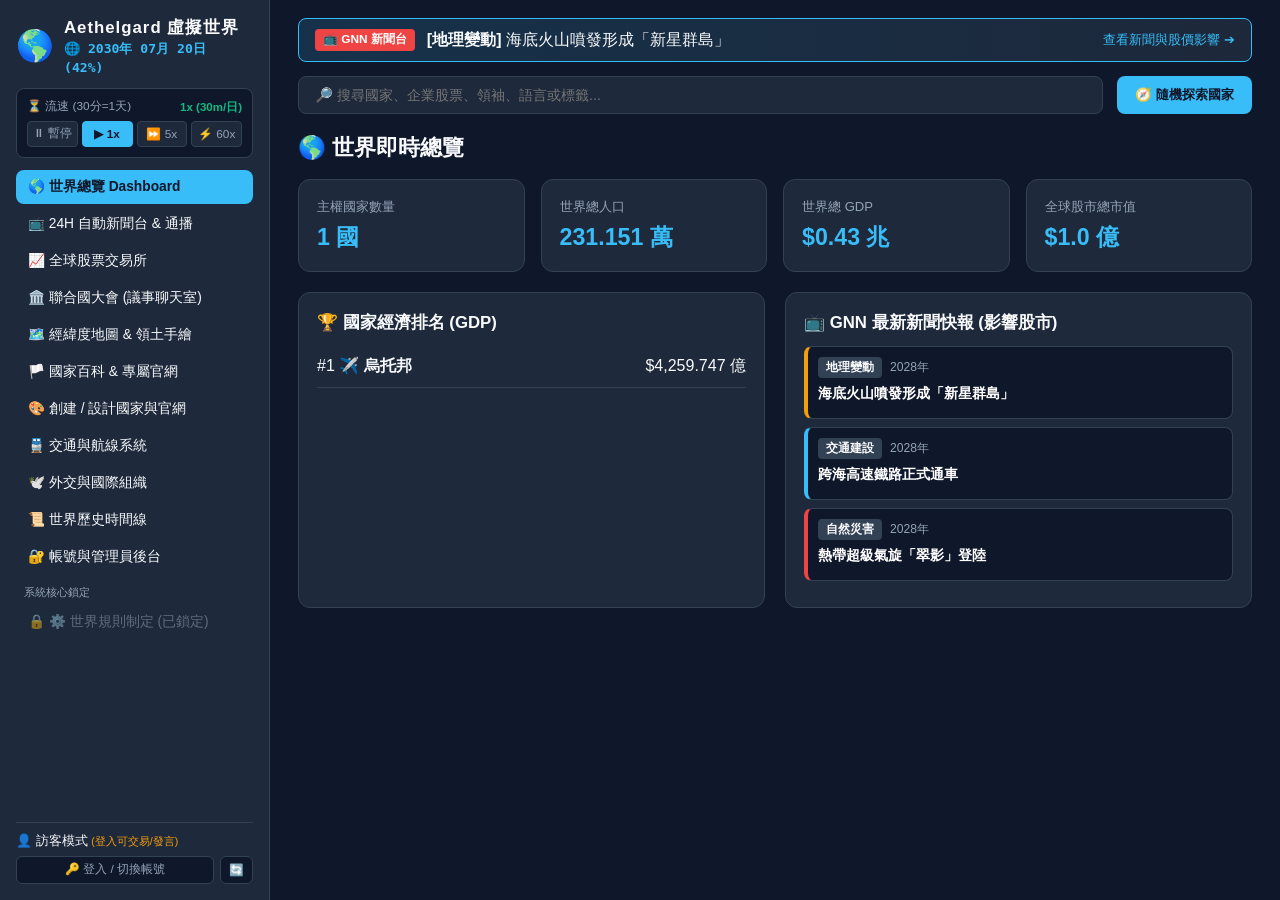
==== commit 07f9111b: "Update comments and add stock chart section" ====
--- a/index.html
+++ b/index.html
@@ -188,7 +188,7 @@
         </div>
       </section>
 
-      <!-- 視圖 3：全球股票交易所 (玩家買賣 + 虛擬買家 AI) -->
+      <!-- 視圖 3：全球股票交易所 (含即時股價折線圖) -->
       <section id="view-stocks" class="view">
         <div class="view-header">
           <h2>📈 全球證券交易所 (World Stock Exchange)</h2>
@@ -198,6 +198,22 @@
           </div>
         </div>
 
+        <!-- 互動股價走勢折線圖面板 -->
+        <div class="panel" style="margin-bottom: 20px;">
+          <div class="view-header" style="margin-bottom: 10px;">
+            <div style="display:flex; align-items:center; gap:12px; flex-wrap:wrap;">
+              <h3 style="margin:0;">📊 即時股價走勢折線圖</h3>
+              <select id="chart-stock-select" class="select-input"></select>
+            </div>
+            <div id="chart-stats-hud" style="font-size:0.85rem; color:var(--text-muted); font-family:monospace;">
+              載入行情中...
+            </div>
+          </div>
+          <div style="background: var(--bg-dark); border: 1px solid var(--border); border-radius: 8px; padding: 12px;">
+            <svg id="stock-line-chart" viewBox="0 0 800 220" style="width:100%; height:220px; display:block; overflow:visible;"></svg>
+          </div>
+        </div>
+
         <div class="builder-layout">
           <!-- 左側：各國上市公司報價表 -->
           <div class="panel">
@@ -205,6 +221,7 @@
               <h3>🏢 各國掛牌企業即時行情</h3>
               <span class="badge-flow">🤖 虛擬買家 AI 撮合中</span>
             </div>
+            <p class="hint" style="margin-top:0; margin-bottom:10px;">💡 點擊任一股票可切換上方走勢折線圖</p>
             <div id="stocks-market-list" class="events-feed"></div>
           </div>
 
@@ -246,11 +263,10 @@
         </div>
       </section>
 
-      <!-- 視圖 4：聯合國大會制度 (即時聊天室 + 決議投票) -->
+      <!-- 視圖 4：聯合國大會制度 -->
       <section id="view-un" class="view">
         <h2>🏛️ 聯合國大會 (UN General Assembly 議事廳)</h2>
         <div class="builder-layout">
-          <!-- 左側：即時議事聊天室 -->
           <div class="panel" style="display:flex; flex-direction:column; height:600px;">
             <div class="view-header">
               <h3>💬 各國代表即時辯論大廳</h3>
@@ -263,7 +279,6 @@
             </form>
           </div>
 
-          <!-- 右側：聯合國決議案與各國投票系統 -->
           <div class="panel">
             <h3>📜 聯合國大會決議案投票</h3>
             <form id="un-proposal-form" class="builder-form" style="margin-bottom:18px; padding-bottom:16px; border-bottom:1px solid var(--border);">
--- a/css/style.css
+++ b/css/style.css
@@ -31,14 +31,14 @@
   border-right: 1px solid var(--border);
   display: flex;
   flex-direction: column;
-  padding: 18px;
+  padding: 16px;
   overflow-y: auto;
 }
 
-.brand { display: flex; align-items: center; gap: 10px; margin-bottom: 14px; }
+.brand { display: flex; align-items: center; gap: 10px; margin-bottom: 12px; }
 .brand .logo { font-size: 1.9rem; }
 .brand h1 { font-size: 1.05rem; letter-spacing: 1px; }
-.brand small { color: var(--accent); font-weight: bold; font-family: monospace; font-size: 0.85rem; }
+.brand small { color: var(--accent); font-weight: bold; font-family: monospace; font-size: 0.82rem; }
 
 /* Flow Time 控制器 */
 .flow-time-box {
@@ -46,7 +46,7 @@
   border: 1px solid var(--border);
   border-radius: 8px;
   padding: 10px;
-  margin-bottom: 14px;
+  margin-bottom: 12px;
 }
 .badge-flow { font-size: 0.72rem; color: var(--success); font-weight: bold; }
 .flow-controls { display: grid; grid-template-columns: repeat(4, 1fr); gap: 4px; }
@@ -56,51 +56,51 @@
   border: 1px solid var(--border);
   border-radius: 4px;
   padding: 4px 0;
-  font-size: 0.75rem;
+  font-size: 0.74rem;
   cursor: pointer;
 }
 .flow-btn.active { background: var(--accent); color: #0f172a; font-weight: bold; border-color: var(--accent); }
 
-.nav-menu { display: flex; flex-direction: column; gap: 4px; flex: 1; }
+.nav-menu { display: flex; flex-direction: column; gap: 3px; flex: 1; }
 .nav-btn {
   background: transparent;
   border: none;
   color: var(--text-main);
   text-align: left;
-  padding: 9px 12px;
-  border-radius: 8px;
-  cursor: pointer;
-  font-size: 0.88rem;
+  padding: 8px 12px;
+  border-radius: 8px;
+  cursor: pointer;
+  font-size: 0.86rem;
   transition: 0.2s;
 }
 .nav-btn:hover:not(.disabled) { background: var(--bg-hover); }
 .nav-btn.active { background: var(--accent); color: #0f172a; font-weight: bold; }
 .nav-btn.disabled { color: var(--text-muted); opacity: 0.55; cursor: not-allowed; }
-.nav-divider { font-size: 0.72rem; color: var(--text-muted); margin: 10px 0 2px 8px; text-transform: uppercase; }
+.nav-divider { font-size: 0.7rem; color: var(--text-muted); margin: 8px 0 2px 8px; text-transform: uppercase; }
 
 .user-badge {
-  padding-top: 12px;
-  margin-top: 10px;
+  padding-top: 10px;
+  margin-top: 8px;
   border-top: 1px solid var(--border);
-  font-size: 0.82rem;
+  font-size: 0.8rem;
   color: var(--text-main);
   display: flex;
   flex-direction: column;
-  gap: 8px;
+  gap: 6px;
 }
 .btn-tiny {
   background: var(--bg-dark);
   color: var(--text-muted);
   border: 1px solid var(--border);
-  padding: 6px 8px;
+  padding: 5px 8px;
   border-radius: 6px;
-  font-size: 0.75rem;
+  font-size: 0.74rem;
   cursor: pointer;
 }
 .btn-tiny:hover { color: var(--text-main); border-color: var(--accent); }
 
 /* 主內容區 */
-.main-content { flex: 1; display: flex; flex-direction: column; overflow-y: auto; padding: 20px 28px; }
+.main-content { flex: 1; display: flex; flex-direction: column; overflow-y: auto; padding: 18px 28px; }
 
 .broadcast-banner {
   display: flex;
@@ -116,22 +116,22 @@
 .badge-live {
   background: var(--danger);
   color: #fff;
-  font-size: 0.75rem;
+  font-size: 0.74rem;
   font-weight: bold;
   padding: 3px 8px;
   border-radius: 4px;
   white-space: nowrap;
 }
 
-.topbar { display: flex; gap: 14px; margin-bottom: 20px; }
+.topbar { display: flex; gap: 14px; margin-bottom: 18px; }
 #search-input {
   flex: 1;
-  padding: 11px 16px;
-  border-radius: 8px;
-  border: 1px solid var(--border);
-  background: var(--bg-panel);
-  color: var(--text-main);
-  font-size: 0.92rem;
+  padding: 10px 16px;
+  border-radius: 8px;
+  border: 1px solid var(--border);
+  background: var(--bg-panel);
+  color: var(--text-main);
+  font-size: 0.9rem;
 }
 .btn-primary {
   background: var(--accent);
@@ -153,21 +153,21 @@
   padding: 6px 12px;
 }
 .btn-danger:hover { background: var(--danger); color: #fff; }
-.btn-danger.hidden, .hidden { display: none !important; }
+.hidden { display: none !important; }
 
 .view { display: none; }
 .view.active { display: block; }
-h2 { margin-bottom: 18px; font-size: 1.45rem; }
+h2 { margin-bottom: 16px; font-size: 1.4rem; }
 
 /* 統計卡片 */
-.stats-grid { display: grid; grid-template-columns: repeat(auto-fit, minmax(190px, 1fr)); gap: 16px; margin-bottom: 22px; }
+.stats-grid { display: grid; grid-template-columns: repeat(auto-fit, minmax(190px, 1fr)); gap: 16px; margin-bottom: 20px; }
 .stat-card { background: var(--bg-panel); padding: 18px; border-radius: 12px; border: 1px solid var(--border); }
 .stat-label { color: var(--text-muted); font-size: 0.82rem; display: block; margin-bottom: 6px; }
-.stat-value { font-size: 1.5rem; color: var(--accent); }
+.stat-value { font-size: 1.45rem; color: var(--accent); }
 
 .dashboard-split { display: grid; grid-template-columns: 1fr 1fr; gap: 20px; }
-.panel { background: var(--bg-panel); padding: 20px; border-radius: 12px; border: 1px solid var(--border); }
-.panel h3 { margin-bottom: 14px; font-size: 1.05rem; }
+.panel { background: var(--bg-panel); padding: 18px; border-radius: 12px; border: 1px solid var(--border); }
+.panel h3 { margin-bottom: 12px; font-size: 1.05rem; }
 
 .ranking-item { display: flex; justify-content: space-between; padding: 10px 0; border-bottom: 1px solid var(--border); }
 .timeline-list { list-style: none; }
@@ -175,21 +175,62 @@
 .timeline-year { color: var(--accent); font-weight: bold; margin-right: 10px; }
 
 /* 事件與新聞通播 */
-.events-feed { display: flex; flex-direction: column; gap: 12px; max-height: 580px; overflow-y: auto; }
+.events-feed { display: flex; flex-direction: column; gap: 10px; max-height: 560px; overflow-y: auto; }
 .event-card {
   background: var(--bg-dark);
   border: 1px solid var(--border);
   border-left: 4px solid var(--accent);
-  padding: 14px;
+  padding: 13px;
   border-radius: 8px;
 }
 .event-card.type-新聞 { border-left-color: #a855f7; }
 .event-card.sev-緊急 { border-left-color: var(--danger); }
 .event-card.sev-重大 { border-left-color: var(--warning); }
-.event-meta { display: flex; gap: 8px; align-items: center; font-size: 0.78rem; color: var(--text-muted); margin-bottom: 6px; flex-wrap: wrap; }
+.event-meta { display: flex; gap: 8px; align-items: center; font-size: 0.76rem; color: var(--text-muted); margin-bottom: 6px; flex-wrap: wrap; }
 .event-tag { background: var(--bg-hover); color: var(--text-main); padding: 2px 8px; border-radius: 4px; font-weight: bold; }
-.event-card h4 { font-size: 1rem; margin-bottom: 6px; color: #fff; }
-.event-card p { font-size: 0.88rem; color: var(--text-muted); line-height: 1.5; }
+.event-card h4 { font-size: 0.98rem; margin-bottom: 5px; color: #fff; }
+.event-card p { font-size: 0.86rem; color: var(--text-muted); line-height: 1.45; }
+
+/* 股票交易所樣式 */
+.wallet-hud {
+  background: var(--bg-panel);
+  border: 1px solid var(--border);
+  padding: 8px 16px;
+  border-radius: 8px;
+  font-size: 0.9rem;
+}
+.stock-row {
+  display: flex;
+  justify-content: space-between;
+  align-items: center;
+  background: var(--bg-dark);
+  border: 1px solid var(--border);
+  padding: 12px 14px;
+  border-radius: 8px;
+}
+.price-up { color: #10b981; font-weight: bold; }
+.price-down { color: #ef4444; font-weight: bold; }
+
+/* 聯合國大會聊天室 */
+.un-chat-box {
+  flex: 1;
+  background: var(--bg-dark);
+  border: 1px solid var(--border);
+  border-radius: 8px;
+  padding: 14px;
+  overflow-y: auto;
+  display: flex;
+  flex-direction: column;
+  gap: 10px;
+}
+.chat-msg {
+  background: var(--bg-panel);
+  padding: 10px 14px;
+  border-radius: 8px;
+  border-left: 3px solid var(--accent);
+}
+.chat-msg.admin-msg { border-left-color: var(--warning); background: rgba(245, 158, 11, 0.1); }
+.chat-header { display: flex; justify-content: space-between; font-size: 0.78rem; color: var(--accent); margin-bottom: 4px; font-weight: bold; }
 
 /* 經緯度地圖與手繪領土 */
 .view-header { display: flex; justify-content: space-between; align-items: center; margin-bottom: 14px; flex-wrap: wrap; gap: 10px; }
@@ -207,13 +248,13 @@
   margin-bottom: 12px;
   flex-wrap: wrap;
   gap: 10px;
-  font-size: 0.88rem;
+  font-size: 0.86rem;
 }
 
 .map-canvas {
   position: relative;
   width: 100%;
-  height: 500px;
+  height: 480px;
   background: radial-gradient(circle at center, #163252 0%, #091124 100%);
   border-radius: 12px;
   border: 1px solid var(--border);
@@ -242,13 +283,7 @@
   z-index: 20;
   pointer-events: none;
 }
-#map-svg-layer {
-  position: absolute;
-  inset: 0;
-  width: 100%;
-  height: 100%;
-  pointer-events: none;
-}
+#map-svg-layer { position: absolute; inset: 0; width: 100%; height: 100%; pointer-events: none; }
 .map-pin {
   position: absolute;
   transform: translate(-50%, -50%);
@@ -259,14 +294,14 @@
   cursor: pointer;
   transition: 0.2s;
   white-space: nowrap;
-  font-size: 0.85rem;
+  font-size: 0.84rem;
   z-index: 10;
 }
 .map-pin:hover { transform: translate(-50%, -50%) scale(1.1); background: var(--accent); color: #0f172a; font-weight: bold; }
-.hint { margin-top: 10px; color: var(--text-muted); font-size: 0.85rem; line-height: 1.5; }
+.hint { margin-top: 8px; color: var(--text-muted); font-size: 0.84rem; line-height: 1.5; }
 
 /* 國家卡片網格 */
-.countries-grid { display: grid; grid-template-columns: repeat(auto-fill, minmax(280px, 1fr)); gap: 18px; }
+.countries-grid { display: grid; grid-template-columns: repeat(auto-fill, minmax(290px, 1fr)); gap: 18px; }
 .country-card {
   background: var(--bg-panel);
   border: 1px solid var(--border);
@@ -277,30 +312,56 @@
   justify-content: space-between;
 }
 .country-card:hover { border-color: var(--accent); }
-.card-actions { display: flex; gap: 8px; margin-top: 14px; padding-top: 12px; border-top: 1px solid var(--border); }
+.card-actions { display: flex; gap: 6px; margin-top: 14px; padding-top: 12px; border-top: 1px solid var(--border); }
 .tag { display: inline-block; background: var(--bg-hover); padding: 3px 8px; border-radius: 4px; font-size: 0.74rem; margin: 6px 4px 0 0; color: var(--accent); }
 
 /* 側邊抽屜 */
 .drawer { position: fixed; inset: 0; background: rgba(0,0,0,0.65); display: flex; justify-content: flex-end; z-index: 100; }
-.drawer-content { width: 480px; max-width: 100%; background: var(--bg-panel); height: 100%; padding: 28px; overflow-y: auto; border-left: 1px solid var(--border); }
+.drawer-content { width: 500px; max-width: 100%; background: var(--bg-panel); height: 100%; padding: 28px; overflow-y: auto; border-left: 1px solid var(--border); }
 .close-btn { background: var(--bg-hover); color: #fff; border: none; padding: 8px 14px; border-radius: 6px; cursor: pointer; }
 .wiki-table { width: 100%; border-collapse: collapse; margin: 14px 0; }
-.wiki-table td { padding: 9px; border-bottom: 1px solid var(--border); font-size: 0.9rem; }
+.wiki-table td { padding: 9px; border-bottom: 1px solid var(--border); font-size: 0.88rem; }
 .wiki-table td:first-child { color: var(--text-muted); width: 35%; }
 
+/* 國家獨特官方網站全螢幕彈窗 (National Portal Themes) */
+.portal-modal {
+  position: fixed;
+  inset: 0;
+  background: rgba(0, 0, 0, 0.82);
+  display: flex;
+  justify-content: center;
+  align-items: center;
+  z-index: 200;
+  padding: 24px;
+}
+.portal-window {
+  width: 900px;
+  max-width: 100%;
+  max-height: 90vh;
+  overflow-y: auto;
+  border-radius: 16px;
+  padding: 36px;
+  box-shadow: 0 25px 50px rgba(0,0,0,0.6);
+  position: relative;
+}
+.theme-cyber { background: linear-gradient(135deg, #090d16 0%, #1e1b4b 100%); color: #f8fafc; border: 2px solid #38bdf8; }
+.theme-royal { background: linear-gradient(135deg, #1c1917 0%, #422006 100%); color: #fef3c7; border: 2px solid #f59e0b; }
+.theme-eco { background: linear-gradient(135deg, #022c22 0%, #064e3b 100%); color: #ecfdf5; border: 2px solid #10b981; }
+.theme-minimal { background: #f8fafc; color: #0f172a; border: 2px solid #cbd5e1; }
+
 /* 表單與通用元件 */
-.builder-layout { display: grid; grid-template-columns: 1.2fr 1fr; gap: 22px; align-items: start; }
-.builder-form { display: flex; flex-direction: column; gap: 12px; }
+.builder-layout { display: grid; grid-template-columns: 1.2fr 1fr; gap: 20px; align-items: start; }
+.builder-form { display: flex; flex-direction: column; gap: 11px; }
 .form-row { display: flex; gap: 12px; }
-.form-group { flex: 1; display: flex; flex-direction: column; gap: 5px; }
-.form-group label { font-size: 0.82rem; color: var(--text-muted); }
+.form-group { flex: 1; display: flex; flex-direction: column; gap: 4px; }
+.form-group label { font-size: 0.8rem; color: var(--text-muted); }
 .form-group input, .form-group textarea, .select-input {
-  padding: 9px 12px;
+  padding: 8px 12px;
   border-radius: 6px;
   border: 1px solid var(--border);
   background: var(--bg-dark);
   color: var(--text-main);
-  font-size: 0.88rem;
+  font-size: 0.86rem;
 }
 .code-box {
   background: #090d16;
@@ -317,10 +378,10 @@
   background: var(--bg-hover);
   color: var(--text-main);
   border: 1px solid var(--border);
-  padding: 8px 14px;
+  padding: 7px 12px;
   border-radius: 6px;
   cursor: pointer;
   font-weight: bold;
-  font-size: 0.85rem;
+  font-size: 0.82rem;
 }
 .btn-secondary:hover { border-color: var(--accent); color: var(--accent); }
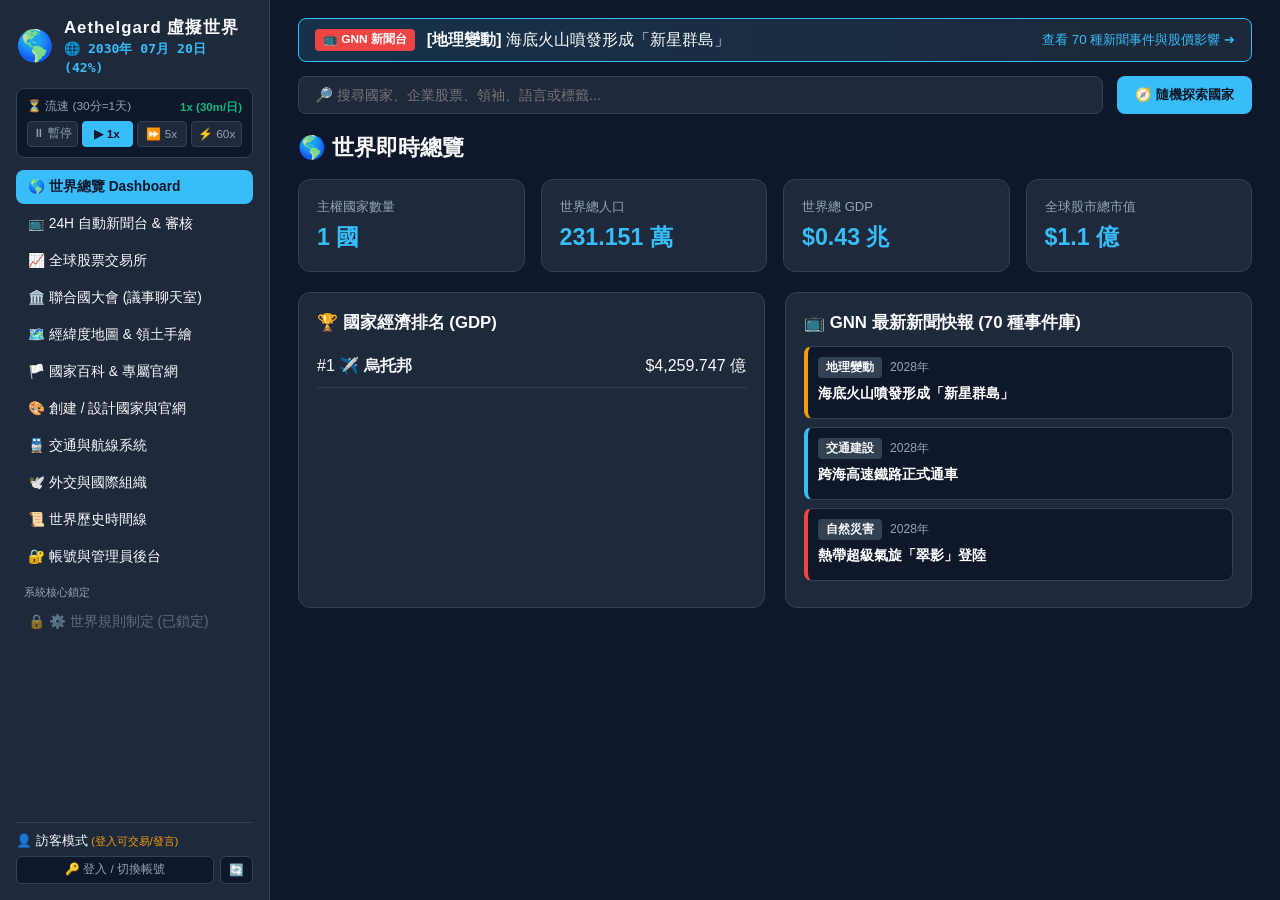
==== commit 973a7059: "Update event button and news submission details" ====
--- a/index.html
+++ b/index.html
@@ -34,7 +34,7 @@
 
       <nav class="nav-menu">
         <button class="nav-btn active" data-view="dashboard">🌎 世界總覽 Dashboard</button>
-        <button class="nav-btn" data-view="events">📺 24H 自動新聞台 & 通播</button>
+        <button class="nav-btn" data-view="events">📺 24H 自動新聞台 & 審核</button>
         <button class="nav-btn" data-view="stocks">📈 全球股票交易所</button>
         <button class="nav-btn" data-view="un">🏛️ 聯合國大會 (議事聊天室)</button>
         <button class="nav-btn" data-view="map">🗺️ 經緯度地圖 & 領土手繪</button>
@@ -64,7 +64,7 @@
       <div class="broadcast-banner" onclick="switchView('events')">
         <span class="badge-live">📺 GNN 新聞台</span>
         <span id="banner-event-text">連線全球新聞衛星中...</span>
-        <small style="margin-left:auto; color: var(--accent);">查看新聞與股價影響 ➔</small>
+        <small style="margin-left:auto; color: var(--accent);">查看 70 種新聞事件與股價影響 ➔</small>
       </div>
 
       <!-- 頂部搜尋與探索列 -->
@@ -101,94 +101,107 @@
             <div id="gdp-ranking-list" class="ranking-list"></div>
           </div>
           <div class="panel">
-            <h3>📺 GNN 最新新聞快報 (影響股市)</h3>
+            <h3>📺 GNN 最新新聞快報 (70 種事件庫)</h3>
             <div id="dashboard-events-list" class="event-mini-list"></div>
           </div>
         </div>
       </section>
 
-      <!-- 視圖 2：24H 自動新聞台 & 地理通播系統 -->
+      <!-- 視圖 2：24H 自動新聞台 & 審核申請系統 -->
       <section id="view-events" class="view">
-        <h2>📺 24H 全球自動新聞台 & 地理通播中心</h2>
+        <h2>📺 24H 全球自動新聞台 & 新聞發布審核中心</h2>
         <div class="builder-layout">
           <div class="panel">
             <div class="view-header">
-              <h3>📡 全球新聞聯播牆</h3>
+              <h3>📡 全球新聞聯播牆 (內建 70 種事件)</h3>
               <div style="display:flex; gap:8px;">
                 <select id="event-filter-type" class="select-input">
                   <option value="ALL">全部頻道</option>
-                  <option value="新聞">📰 新聞 (自動新聞台/股市快訊)</option>
+                  <option value="超級大漲">🚀 超級大漲 (極端利多)</option>
+                  <option value="史詩崩盤">💥 史詩崩盤 (極端利空)</option>
+                  <option value="新聞">📰 財經 / 民生新聞</option>
                   <option value="地理變動">🌋 地理變動 / 地震</option>
-                  <option value="自然災害">🌪️ 自然災害 / 颱風</option>
-                  <option value="國家動態">🏴 國家成立 / 領土變更</option>
-                  <option value="外交條約">🕊️ 外交 / 交通</option>
+                  <option value="自然災害">🌪️ 自然災害 / 氣象</option>
+                  <option value="外交條約">🕊️ 外交 / 科技 / 文化</option>
                 </select>
-                <button id="trigger-auto-event-btn" class="btn-secondary">⚡ 立即插播一則新聞</button>
+                <button id="trigger-auto-event-btn" class="btn-secondary">⚡ 立即隨機播報</button>
               </div>
             </div>
             <div id="events-feed-list" class="events-feed"></div>
           </div>
 
-          <div class="panel">
-            <h3>📢 記者投稿 / 手動發布新聞通播</h3>
-            <form id="event-publish-form" class="builder-form">
-              <div class="form-row">
+          <div style="display:flex; flex-direction:column; gap:16px;">
+            <div class="panel">
+              <h3 id="news-form-title">📝 向管理員申請發布新聞</h3>
+              <p id="news-permission-hint" class="hint" style="margin-bottom:10px; color:var(--warning);">
+                ⚠️ 非管理員無法直接聯播新聞，送出後將進入管理員審核佇列。
+              </p>
+              <form id="event-publish-form" class="builder-form">
+                <div class="form-row">
+                  <div class="form-group">
+                    <label>頻道類型 *</label>
+                    <select id="e-type" class="select-input">
+                      <option value="新聞">📰 新聞</option>
+                      <option value="地理變動">🌋 地理變動</option>
+                      <option value="自然災害">🌪️ 自然災害</option>
+                      <option value="外交條約">🕊️ 外交條約</option>
+                    </select>
+                  </div>
+                  <div class="form-group">
+                    <label>影響等級 *</label>
+                    <select id="e-severity" class="select-input">
+                      <option value="一般">🟢 一般</option>
+                      <option value="重大">🟡 重大</option>
+                      <option value="緊急">🔴 緊急</option>
+                    </select>
+                  </div>
+                </div>
+                <div class="form-row">
+                  <div class="form-group">
+                    <label>涉及國家 (影響該國股價)</label>
+                    <select id="e-target-country" class="select-input">
+                      <option value="">無特定國家 (0%)</option>
+                    </select>
+                  </div>
+                  <div class="form-group">
+                    <label>申請股市影響方向</label>
+                    <select id="e-market-impact" class="select-input">
+                      <option value="0">➖ 中性 / 無影響 (0%)</option>
+                      <option value="0.01">〰️ 微幅波動 (+1%)</option>
+                      <option value="-0.01">〰️ 微幅波動 (-1%)</option>
+                      <option value="0.05">📈 利多 (+5%)</option>
+                      <option value="-0.05">📉 利空 (-5%)</option>
+                    </select>
+                  </div>
+                </div>
                 <div class="form-group">
-                  <label>頻道類型 *</label>
-                  <select id="e-type" class="select-input">
-                    <option value="新聞">📰 新聞</option>
-                    <option value="地理變動">🌋 地理變動</option>
-                    <option value="自然災害">🌪️ 自然災害</option>
-                    <option value="國家動態">🏴 國家動態</option>
-                    <option value="外交條約">🕊️ 外交條約</option>
-                  </select>
+                  <label>發生地點 *</label>
+                  <input type="text" id="e-region" placeholder="例如：星輝市金融中心" required />
                 </div>
                 <div class="form-group">
-                  <label>影響等級 *</label>
-                  <select id="e-severity" class="select-input">
-                    <option value="一般">🟢 一般</option>
-                    <option value="重大">🟡 重大</option>
-                    <option value="緊急">🔴 緊急</option>
-                  </select>
-                </div>
-              </div>
-              <div class="form-row">
+                  <label>新聞標題 *</label>
+                  <input type="text" id="e-title" placeholder="輸入新聞標題..." required />
+                </div>
                 <div class="form-group">
-                  <label>涉及國家 (影響該國股價)</label>
-                  <select id="e-target-country" class="select-input">
-                    <option value="">無特定國家</option>
-                  </select>
-                </div>
-                <div class="form-group">
-                  <label>股市影響方向</label>
-                  <select id="e-market-impact" class="select-input">
-                    <option value="0">➖ 中性 (0%)</option>
-                    <option value="0.06">📈 重大利多 (+6%)</option>
-                    <option value="0.03">📈 小幅利多 (+3%)</option>
-                    <option value="-0.04">📉 小幅利空 (-4%)</option>
-                    <option value="-0.08">📉 重大利空 (-8%)</option>
-                  </select>
-                </div>
-              </div>
-              <div class="form-group">
-                <label>發生地點 *</label>
-                <input type="text" id="e-region" placeholder="例如：星輝市金融中心" required />
-              </div>
-              <div class="form-group">
-                <label>新聞標題 *</label>
-                <input type="text" id="e-title" placeholder="輸入新聞標題..." required />
-              </div>
-              <div class="form-group">
-                <label>新聞內文 *</label>
-                <textarea id="e-content" rows="3" placeholder="輸入詳細報導內容..." required></textarea>
-              </div>
-              <button type="submit" class="btn-primary" style="padding: 12px;">📡 立即全網聯播</button>
-            </form>
-          </div>
-        </div>
-      </section>
-
-      <!-- 視圖 3：全球股票交易所 (含即時股價折線圖) -->
+                  <label>新聞內文 *</label>
+                  <textarea id="e-content" rows="2" placeholder="輸入詳細報導內容..." required></textarea>
+                </div>
+                <button type="submit" id="news-submit-btn" class="btn-primary" style="padding: 12px;">📩 提交新聞申請給管理員</button>
+              </form>
+            </div>
+
+            <!-- 待審核新聞佇列 -->
+            <div class="panel">
+              <div class="view-header">
+                <h3>📋 待審核新聞申請佇列 (<span id="pending-news-count">0</span>)</h3>
+              </div>
+              <div id="pending-news-list" class="events-feed" style="max-height:240px;"></div>
+            </div>
+          </div>
+        </div>
+      </section>
+
+      <!-- 視圖 3：全球股票交易所 (完整歷史折線圖 + 玩家建股上限 10 支) -->
       <section id="view-stocks" class="view">
         <div class="view-header">
           <h2>📈 全球證券交易所 (World Stock Exchange)</h2>
@@ -198,34 +211,68 @@
           </div>
         </div>
 
-        <!-- 互動股價走勢折線圖面板 -->
+        <!-- 互動股價走勢折線圖面板 (完整歷史保留) -->
         <div class="panel" style="margin-bottom: 20px;">
           <div class="view-header" style="margin-bottom: 10px;">
-            <div style="display:flex; align-items:center; gap:12px; flex-wrap:wrap;">
-              <h3 style="margin:0;">📊 即時股價走勢折線圖</h3>
+            <div style="display:flex; align-items:center; gap:10px; flex-wrap:wrap;">
+              <h3 style="margin:0;">📊 股價走勢折線圖</h3>
               <select id="chart-stock-select" class="select-input"></select>
+              <button id="toggle-chart-range-btn" class="btn-secondary" style="padding:5px 10px; font-size:0.8rem;">📜 目前顯示：全部歷史紀錄</button>
             </div>
             <div id="chart-stats-hud" style="font-size:0.85rem; color:var(--text-muted); font-family:monospace;">
               載入行情中...
             </div>
           </div>
           <div style="background: var(--bg-dark); border: 1px solid var(--border); border-radius: 8px; padding: 12px;">
-            <svg id="stock-line-chart" viewBox="0 0 800 220" style="width:100%; height:220px; display:block; overflow:visible;"></svg>
+            <svg id="stock-line-chart" viewBox="0 0 800 230" style="width:100%; height:230px; display:block; overflow:visible;"></svg>
           </div>
         </div>
 
         <div class="builder-layout">
-          <!-- 左側：各國上市公司報價表 -->
-          <div class="panel">
-            <div class="view-header">
-              <h3>🏢 各國掛牌企業即時行情</h3>
-              <span class="badge-flow">🤖 虛擬買家 AI 撮合中</span>
-            </div>
-            <p class="hint" style="margin-top:0; margin-bottom:10px;">💡 點擊任一股票可切換上方走勢折線圖</p>
-            <div id="stocks-market-list" class="events-feed"></div>
-          </div>
-
-          <!-- 右側：下單交易與虛擬買家成交紀錄 -->
+          <!-- 左側：各國與玩家掛牌企業即時行情 + 玩家創建新股票 -->
+          <div style="display:flex; flex-direction:column; gap:16px;">
+            <div class="panel">
+              <div class="view-header">
+                <h3>🏢 掛牌企業即時行情</h3>
+                <span class="badge-flow">🤖 虛擬買家 AI 撮合中</span>
+              </div>
+              <p class="hint" style="margin-top:0; margin-bottom:10px;">💡 點擊任一股票可切換上方歷史走勢折線圖</p>
+              <div id="stocks-market-list" class="events-feed"></div>
+            </div>
+
+            <!-- 玩家創建自訂股票 (上限 10 支) -->
+            <div class="panel">
+              <div class="view-header">
+                <h3>🏭 申請掛牌新股票</h3>
+                <span id="player-stock-quota-badge" class="event-tag">已建立：0 / 10 支</span>
+              </div>
+              <form id="create-stock-form" class="builder-form">
+                <div class="form-row">
+                  <div class="form-group">
+                    <label>股票代碼 (3~5碼英數) *</label>
+                    <input type="text" id="cs-ticker" maxlength="5" placeholder="例如：NOVA" style="text-transform:uppercase;" required />
+                  </div>
+                  <div class="form-group">
+                    <label>公司名稱 *</label>
+                    <input type="text" id="cs-name" placeholder="例如：新星量子礦業" required />
+                  </div>
+                </div>
+                <div class="form-row">
+                  <div class="form-group">
+                    <label>所屬國家 *</label>
+                    <select id="cs-country" class="select-input"></select>
+                  </div>
+                  <div class="form-group">
+                    <label>IPO 初始掛牌價 ($10~$500) *</label>
+                    <input type="number" id="cs-price" value="100" min="10" max="500" step="1" required />
+                  </div>
+                </div>
+                <button type="submit" class="btn-secondary" style="padding:10px;">🔔 敲鐘上市 (每位玩家至多 10 支)</button>
+              </form>
+            </div>
+          </div>
+
+          <!-- 右側：下單交易、管理員股票監控台與成交紀錄 -->
           <div style="display:flex; flex-direction:column; gap:16px;">
             <div class="panel">
               <h3>💹 股票交易下單台</h3>
@@ -255,9 +302,17 @@
               </div>
             </div>
 
+            <!-- 管理員專屬股票監控台 -->
+            <div class="panel" id="admin-stock-control-panel">
+              <h3>👑 管理員股市監管與下市權限</h3>
+              <div id="admin-stock-list" class="events-feed" style="max-height:190px;">
+                <p class="hint">⚠️ 僅限世界管理員（admin）登入後可強制調價或強制下市刪除股票。</p>
+              </div>
+            </div>
+
             <div class="panel">
-              <h3>🤖 交易所即時成交明細 (含系統虛擬買家)</h3>
-              <div id="stock-ticker-log" class="events-feed" style="max-height:220px;"></div>
+              <h3>🤖 交易所即時成交明細</h3>
+              <div id="stock-ticker-log" class="events-feed" style="max-height:200px;"></div>
             </div>
           </div>
         </div>
@@ -593,8 +648,8 @@
           <div class="panel">
             <h3>🔑 登入或註冊玩家帳號</h3>
             <p class="hint" style="margin-bottom:14px;">
-              • <strong>系統綁定世界管理員：</strong>帳號 <code>admin</code> / 密碼 <code>2026</code>（擁有完整管理權與踢服權限）<br/>
-              • <strong>一般玩家：</strong>輸入新帳號與密碼即可註冊，註冊後可創建國家、設計國家官網、在聯合國發言並買賣股票。
+              • <strong>系統綁定世界管理員：</strong>帳號 <code>admin</code> / 密碼 <code>2026</code>（擁有完整管理權、新聞審核權與股票監管權）<br/>
+              • <strong>一般玩家：</strong>輸入新帳號與密碼即可註冊，註冊後可創建國家、建立至多 10 支股票並向管理員申請發布新聞。
             </p>
             <form id="auth-form" class="builder-form">
               <div class="form-group">
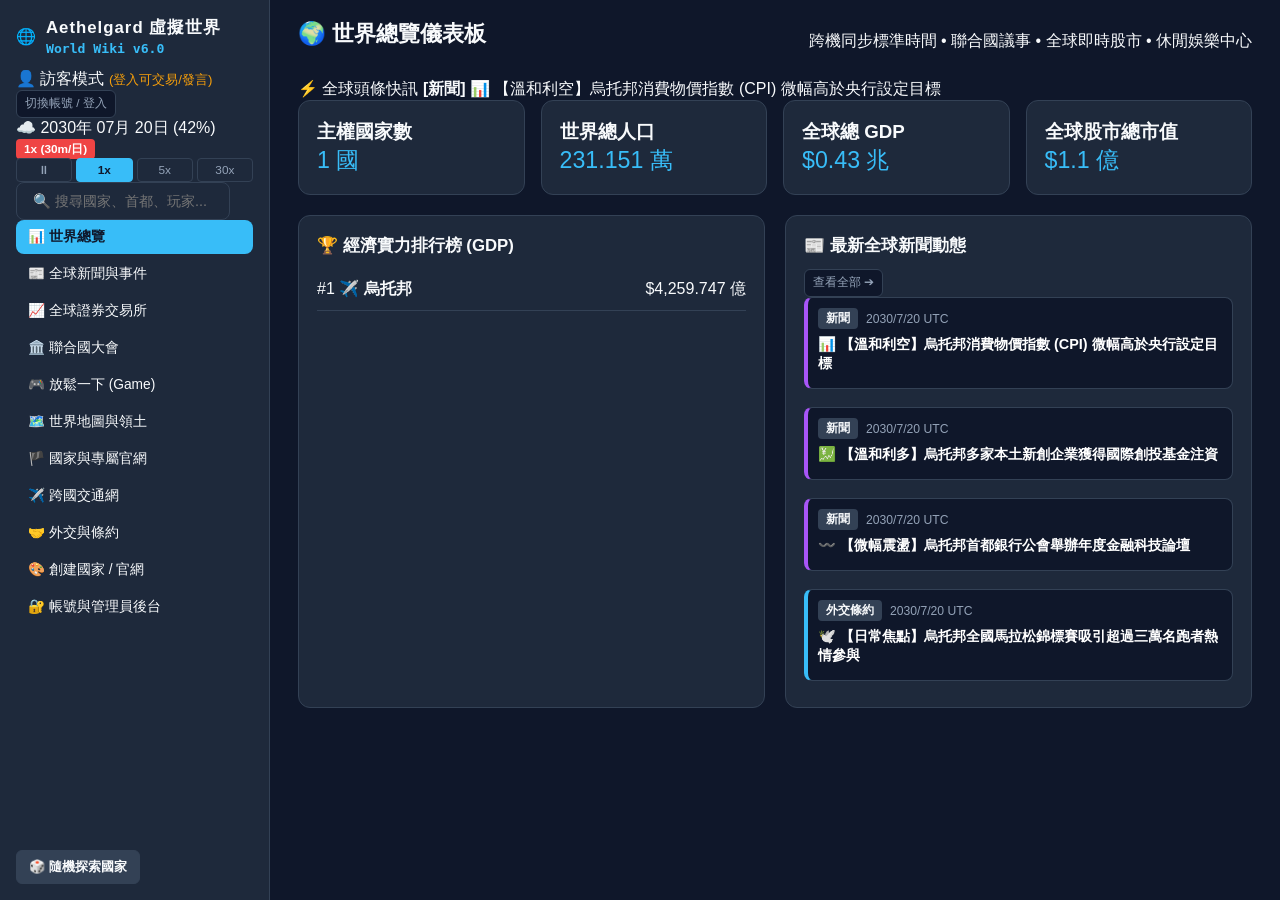
==== commit 28e893c5: "Update print statement from 'Hello' to 'Goodbye'" ====
--- a/index.html
+++ b/index.html
@@ -3,7 +3,7 @@
 <head>
   <meta charset="UTF-8" />
   <meta name="viewport" content="width=device-width, initial-scale=1.0" />
-  <title>VIRTUAL WORLD | 虛擬世界聯邦與全球交易所</title>
+  <title>虛擬世界國家百科全書 | World Building Wiki</title>
   <link rel="stylesheet" href="css/style.css" />
 </head>
 <body>
@@ -11,690 +11,669 @@
     <!-- 左側導覽列 -->
     <aside class="sidebar">
       <div class="brand">
-        <span class="logo">🌎</span>
+        <span class="globe-icon">🌐</span>
         <div>
-          <h1 id="world-title">VIRTUAL WORLD</h1>
-          <small id="world-clock-display">2028年 01月 01日 (0%)</small>
+          <h1 id="world-title">世界設定集</h1>
+          <small>World Wiki v6.0</small>
         </div>
       </div>
 
-      <!-- Flow Time 時間控制面板 (30m = 1d) -->
-      <div class="flow-time-box">
-        <div style="display:flex; justify-content:space-between; align-items:center; margin-bottom:6px;">
-          <span style="font-size:0.74rem; color:var(--text-muted);">⏳ 流速 (30分=1天)</span>
-          <span id="flow-status-badge" class="badge-flow">1x (30m/日)</span>
+      <!-- 玩家登入狀態欄 -->
+      <div class="user-status-card" id="user-status-card">
+        <div id="current-user-info">👤 訪客模式</div>
+        <button class="btn-tiny" onclick="switchView('accounts')">切換帳號 / 登入</button>
+      </div>
+
+      <!-- 跨機標準世界時間 & 時間流速控制 -->
+      <div class="time-flow-card">
+        <div class="time-header">
+          <span id="world-clock-display">🌐 2028年 01月 01日</span>
+          <span class="badge-live" id="flow-status-badge">1x (30m/日)</span>
         </div>
         <div class="flow-controls">
-          <button class="flow-btn" data-speed="0">⏸ 暫停</button>
-          <button class="flow-btn active" data-speed="1">▶ 1x</button>
-          <button class="flow-btn" data-speed="5">⏩ 5x</button>
-          <button class="flow-btn" data-speed="60">⚡ 60x</button>
+          <button class="flow-btn" data-speed="0" title="暫停">⏸</button>
+          <button class="flow-btn active" data-speed="1" title="1倍速 (30分鐘=1天)">1x</button>
+          <button class="flow-btn" data-speed="5" title="5倍速 (6分鐘=1天)">5x</button>
+          <button class="flow-btn" data-speed="30" title="30倍速 (1分鐘=1天)">30x</button>
         </div>
       </div>
 
+      <div class="search-box">
+        <input type="text" id="search-input" placeholder="🔍 搜尋國家、首都、玩家..." />
+      </div>
+
       <nav class="nav-menu">
-        <button class="nav-btn active" data-view="dashboard">🌎 世界總覽 Dashboard</button>
-        <button class="nav-btn" data-view="events">📺 24H 自動新聞台 & 審核</button>
-        <button class="nav-btn" data-view="stocks">📈 全球股票交易所</button>
-        <button class="nav-btn" data-view="un">🏛️ 聯合國大會 (議事聊天室)</button>
-        <button class="nav-btn" data-view="map">🗺️ 經緯度地圖 & 領土手繪</button>
-        <button class="nav-btn" data-view="countries">🏳️ 國家百科 & 專屬官網</button>
-        <button class="nav-btn" data-view="builder">🎨 創建 / 設計國家與官網</button>
-        <button class="nav-btn" data-view="transport">🚆 交通與航線系統</button>
-        <button class="nav-btn" data-view="diplomacy">🕊️ 外交與國際組織</button>
-        <button class="nav-btn" data-view="timeline">📜 世界歷史時間線</button>
+        <button class="nav-btn active" data-view="dashboard">📊 世界總覽</button>
+        <button class="nav-btn" data-view="events">📰 全球新聞與事件</button>
+        <button class="nav-btn" data-view="stocks">📈 全球證券交易所</button>
+        <button class="nav-btn" data-view="un">🏛️ 聯合國大會</button>
+        <button class="nav-btn" data-view="games">🎮 放鬆一下 (Game)</button>
+        <button class="nav-btn" data-view="map">🗺️ 世界地圖與領土</button>
+        <button class="nav-btn" data-view="countries">🏴 國家與專屬官網</button>
+        <button class="nav-btn" data-view="transport">✈️ 跨國交通網</button>
+        <button class="nav-btn" data-view="diplomacy">🤝 外交與條約</button>
+        <button class="nav-btn" data-view="builder">🎨 創建國家 / 官網</button>
         <button class="nav-btn" data-view="accounts">🔐 帳號與管理員後台</button>
-        <div class="nav-divider">系統核心鎖定</div>
-        <button class="nav-btn disabled">🔒 ⚙️ 世界規則制定 (已鎖定)</button>
       </nav>
 
-      <!-- 當前登入帳號狀態 -->
-      <div class="user-badge">
-        <div id="current-user-info">👤 訪客模式 (登入後可交易/建國)</div>
-        <div style="display:flex; gap:6px;">
-          <button class="btn-tiny" style="flex:1;" onclick="switchView('accounts')">🔑 登入 / 切換帳號</button>
-          <button id="reset-local-btn" class="btn-tiny" title="重置本地暫存">🔄</button>
-        </div>
+      <div class="sidebar-footer">
+        <button id="random-country-btn" class="btn-secondary">🎲 隨機探索國家</button>
       </div>
     </aside>
 
     <!-- 右側主內容區 -->
     <main class="main-content">
-      <!-- 頂部 24H 自動新聞台跑馬燈 -->
-      <div class="broadcast-banner" onclick="switchView('events')">
-        <span class="badge-live">📺 GNN 新聞台</span>
-        <span id="banner-event-text">連線全球新聞衛星中...</span>
-        <small style="margin-left:auto; color: var(--accent);">查看 70 種新聞事件與股價影響 ➔</small>
-      </div>
-
-      <!-- 頂部搜尋與探索列 -->
-      <header class="topbar">
-        <input type="text" id="search-input" placeholder="🔎 搜尋國家、企業股票、領袖、語言或標籤..." />
-        <button id="random-country-btn" class="btn-primary">🧭 隨機探索國家</button>
-      </header>
-
-      <!-- 視圖 1：世界總覽 Dashboard -->
+      <!-- 1. 世界總覽儀表板（已取消世界歷史時間軸） -->
       <section id="view-dashboard" class="view active">
-        <h2>🌎 世界即時總覽</h2>
+        <header class="view-header">
+          <h2>🌍 世界總覽儀表板</h2>
+          <p id="world-subtitle">跨機同步標準時間 • 聯合國議事 • 全球即時股市 • 休閒娛樂中心</p>
+        </header>
+
+        <div class="breaking-news-banner" id="breaking-news-banner">
+          <span class="news-tag">⚡ 全球頭條快訊</span>
+          <span id="banner-event-text">載入最新國際動態中...</span>
+        </div>
+
         <div class="stats-grid">
-          <div class="stat-card">
-            <span class="stat-label">主權國家數量</span>
-            <strong class="stat-value" id="stat-countries">0</strong>
-          </div>
-          <div class="stat-card">
-            <span class="stat-label">世界總人口</span>
-            <strong class="stat-value" id="stat-pop">0</strong>
-          </div>
-          <div class="stat-card">
-            <span class="stat-label">世界總 GDP</span>
-            <strong class="stat-value" id="stat-gdp">$0</strong>
-          </div>
-          <div class="stat-card">
-            <span class="stat-label">全球股市總市值</span>
-            <strong class="stat-value" id="stat-market-cap">$0</strong>
-          </div>
+          <div class="stat-card"><h3>主權國家數</h3><p class="stat-value" id="stat-countries">0</p></div>
+          <div class="stat-card"><h3>世界總人口</h3><p class="stat-value" id="stat-pop">0</p></div>
+          <div class="stat-card"><h3>全球總 GDP</h3><p class="stat-value" id="stat-gdp">$0</p></div>
+          <div class="stat-card"><h3>全球股市總市值</h3><p class="stat-value" id="stat-market-cap">$0</p></div>
         </div>
 
         <div class="dashboard-split">
           <div class="panel">
-            <h3>🏆 國家經濟排名 (GDP)</h3>
+            <h3>🏆 經濟實力排行榜 (GDP)</h3>
             <div id="gdp-ranking-list" class="ranking-list"></div>
           </div>
           <div class="panel">
-            <h3>📺 GNN 最新新聞快報 (70 種事件庫)</h3>
-            <div id="dashboard-events-list" class="event-mini-list"></div>
-          </div>
-        </div>
-      </section>
-
-      <!-- 視圖 2：24H 自動新聞台 & 審核申請系統 -->
+            <div class="panel-header-row">
+              <h3>📰 最新全球新聞動態</h3>
+              <button class="btn-tiny" onclick="switchView('events')">查看全部 ➔</button>
+            </div>
+            <div id="dashboard-events-list" class="events-feed"></div>
+          </div>
+        </div>
+      </section>
+
+      <!-- 2. 全球新聞與事件中心 -->
       <section id="view-events" class="view">
-        <h2>📺 24H 全球自動新聞台 & 新聞發布審核中心</h2>
-        <div class="builder-layout">
-          <div class="panel">
-            <div class="view-header">
-              <h3>📡 全球新聞聯播牆 (內建 70 種事件)</h3>
-              <div style="display:flex; gap:8px;">
-                <select id="event-filter-type" class="select-input">
-                  <option value="ALL">全部頻道</option>
-                  <option value="超級大漲">🚀 超級大漲 (極端利多)</option>
-                  <option value="史詩崩盤">💥 史詩崩盤 (極端利空)</option>
-                  <option value="新聞">📰 財經 / 民生新聞</option>
-                  <option value="地理變動">🌋 地理變動 / 地震</option>
-                  <option value="自然災害">🌪️ 自然災害 / 氣象</option>
-                  <option value="外交條約">🕊️ 外交 / 科技 / 文化</option>
-                </select>
-                <button id="trigger-auto-event-btn" class="btn-secondary">⚡ 立即隨機播報</button>
-              </div>
-            </div>
-            <div id="events-feed-list" class="events-feed"></div>
-          </div>
-
-          <div style="display:flex; flex-direction:column; gap:16px;">
+        <header class="view-header">
+          <h2>📰 全球新聞台與事件檔案館</h2>
+          <p>自動新聞台每 0.5 分鐘全服同步播報；非管理員投稿需經世界管理員審核通過</p>
+        </header>
+
+        <div class="dashboard-split" style="margin-bottom:20px;">
+          <div class="panel">
+            <h3 id="news-form-title">📡 發布 / 申請全球新聞聯播</h3>
+            <p id="news-permission-hint" class="hint" style="margin-bottom:10px;"></p>
+            <form id="event-publish-form" class="builder-form" style="max-width:100%;">
+              <div class="form-grid" style="grid-template-columns: repeat(auto-fit, minmax(180px, 1fr));">
+                <div class="form-group">
+                  <label>事件類型</label>
+                  <select id="e-type">
+                    <option value="新聞">📰 財經/社會新聞</option>
+                    <option value="戰爭">⚔️ 軍事衝突/戰爭</option>
+                    <option value="自然災害">🌋 自然災害</option>
+                    <option value="外交條約">🤝 外交條約</option>
+                  </select>
+                </div>
+                <div class="form-group">
+                  <label>影響等級</label>
+                  <select id="e-severity">
+                    <option value="一般">一般</option>
+                    <option value="重大">重大</option>
+                    <option value="緊急">緊急</option>
+                  </select>
+                </div>
+                <div class="form-group">
+                  <label>受影響國家 (連動股市)</label>
+                  <select id="e-target-country"></select>
+                </div>
+                <div class="form-group">
+                  <label>股市波動衝擊</label>
+                  <select id="e-market-impact">
+                    <option value="0">無直接影響 (0%)</option>
+                    <option value="0.08">溫和利多 (+8%)</option>
+                    <option value="0.18">重大利多暴漲 (+18%)</option>
+                    <option value="-0.08">溫和利空 (-8%)</option>
+                    <option value="-0.18">重大利空暴跌 (-18%)</option>
+                  </select>
+                </div>
+              </div>
+              <div class="form-group" style="margin-top:10px;">
+                <label>發生地點 / 國家 *</label>
+                <input type="text" id="e-region" placeholder="例如：奧雷利亞首都" required />
+              </div>
+              <div class="form-group" style="margin-top:10px;">
+                <label>新聞標題 *</label>
+                <input type="text" id="e-title" placeholder="輸入頭條新聞標題" required />
+              </div>
+              <div class="form-group" style="margin-top:10px;">
+                <label>新聞內容詳情 *</label>
+                <textarea id="e-content" rows="2" placeholder="描述事件經過..." required></textarea>
+              </div>
+              <button type="submit" id="news-submit-btn" class="btn-primary" style="margin-top:12px;">📡 提交新聞</button>
+            </form>
+          </div>
+
+          <div class="panel">
+            <div class="panel-header-row">
+              <h3>⏳ 待管理員審核新聞佇列</h3>
+              <span class="event-tag" id="pending-news-count">0</span>
+            </div>
+            <p class="hint" style="margin-bottom:10px;">一般玩家提交的新聞將暫存於此，世界管理員（<code>admin</code>）可隨時核准發布或駁回。</p>
+            <div id="pending-news-list" class="events-feed" style="max-height:340px; overflow-y:auto;"></div>
+          </div>
+        </div>
+
+        <div class="panel">
+          <div class="panel-header-row">
+            <h3>📜 歷史新聞時間線</h3>
+            <div style="display:flex; gap:8px;">
+              <button id="trigger-auto-event-btn" class="btn-secondary">🎲 立即播報一則自動新聞</button>
+              <select id="event-filter-type" class="filter-select">
+                <option value="ALL">全部類型</option>
+                <option value="超級大漲">🚀 超級大漲</option>
+                <option value="史詩崩盤">💥 史詩崩盤</option>
+                <option value="新聞">📰 新聞</option>
+                <option value="戰爭">⚔️ 戰爭</option>
+                <option value="自然災害">🌋 自然災害</option>
+                <option value="外交條約">🤝 外交條約</option>
+              </select>
+            </div>
+          </div>
+          <div id="events-feed-list" class="events-feed"></div>
+        </div>
+      </section>
+
+      <!-- 3. 全球證券交易所 (Stocks Market) -->
+      <section id="view-stocks" class="view">
+        <header class="view-header" style="display:flex; justify-content:space-between; align-items:center; flex-wrap:wrap; gap:12px;">
+          <div>
+            <h2>📈 全球證券交易所 (World Stock Exchange)</h2>
+            <p>跨機全服同步行情 • 每 0.5 分鐘新聞連動 • 完整歷史折線圖 • 玩家自建上市（至多 10 支）</p>
+          </div>
+          <div class="portfolio-hud">
+            <span>💰 可用資金：<strong id="player-cash" style="color:var(--success)">$100,000</strong></span>
+            <span>📊 持股總值：<strong id="player-portfolio-val" style="color:var(--accent)">$0</strong></span>
+          </div>
+        </header>
+
+        <div class="panel" style="margin-bottom:20px;">
+          <div class="panel-header-row" style="flex-wrap:wrap; gap:10px;">
+            <div style="display:flex; align-items:center; gap:10px; flex-wrap:wrap;">
+              <h3>📉 股價走勢折線圖</h3>
+              <select id="chart-stock-select" class="filter-select" style="font-weight:bold; color:var(--accent);"></select>
+              <button id="toggle-chart-range-btn" class="btn-tiny">📜 目前顯示：全部歷史紀錄</button>
+            </div>
+            <div id="chart-stats-hud" style="font-size:0.84rem; color:var(--text-muted);"></div>
+          </div>
+          <div class="stock-chart-wrapper">
+            <svg id="stock-line-chart" viewBox="0 0 800 230" preserveAspectRatio="none"></svg>
+          </div>
+        </div>
+
+        <div class="dashboard-split">
+          <div class="panel">
+            <h3>🏛️ 全球掛牌企業與即時報價（點擊可切換走勢圖）</h3>
+            <div id="stocks-market-list" class="stocks-list"></div>
+          </div>
+
+          <div style="display:flex; flex-direction:column; gap:18px;">
             <div class="panel">
-              <h3 id="news-form-title">📝 向管理員申請發布新聞</h3>
-              <p id="news-permission-hint" class="hint" style="margin-bottom:10px; color:var(--warning);">
-                ⚠️ 非管理員無法直接聯播新聞，送出後將進入管理員審核佇列。
-              </p>
-              <form id="event-publish-form" class="builder-form">
-                <div class="form-row">
-                  <div class="form-group">
-                    <label>頻道類型 *</label>
-                    <select id="e-type" class="select-input">
-                      <option value="新聞">📰 新聞</option>
-                      <option value="地理變動">🌋 地理變動</option>
-                      <option value="自然災害">🌪️ 自然災害</option>
-                      <option value="外交條約">🕊️ 外交條約</option>
-                    </select>
-                  </div>
-                  <div class="form-group">
-                    <label>影響等級 *</label>
-                    <select id="e-severity" class="select-input">
-                      <option value="一般">🟢 一般</option>
-                      <option value="重大">🟡 重大</option>
-                      <option value="緊急">🔴 緊急</option>
-                    </select>
-                  </div>
-                </div>
-                <div class="form-row">
-                  <div class="form-group">
-                    <label>涉及國家 (影響該國股價)</label>
-                    <select id="e-target-country" class="select-input">
-                      <option value="">無特定國家 (0%)</option>
-                    </select>
-                  </div>
-                  <div class="form-group">
-                    <label>申請股市影響方向</label>
-                    <select id="e-market-impact" class="select-input">
-                      <option value="0">➖ 中性 / 無影響 (0%)</option>
-                      <option value="0.01">〰️ 微幅波動 (+1%)</option>
-                      <option value="-0.01">〰️ 微幅波動 (-1%)</option>
-                      <option value="0.05">📈 利多 (+5%)</option>
-                      <option value="-0.05">📉 利空 (-5%)</option>
-                    </select>
-                  </div>
-                </div>
+              <h3>💹 下單交易中心</h3>
+              <form id="stock-trade-form" class="builder-form" style="max-width:100%;">
                 <div class="form-group">
-                  <label>發生地點 *</label>
-                  <input type="text" id="e-region" placeholder="例如：星輝市金融中心" required />
-                </div>
-                <div class="form-group">
-                  <label>新聞標題 *</label>
-                  <input type="text" id="e-title" placeholder="輸入新聞標題..." required />
-                </div>
-                <div class="form-group">
-                  <label>新聞內文 *</label>
-                  <textarea id="e-content" rows="2" placeholder="輸入詳細報導內容..." required></textarea>
-                </div>
-                <button type="submit" id="news-submit-btn" class="btn-primary" style="padding: 12px;">📩 提交新聞申請給管理員</button>
-              </form>
-            </div>
-
-            <!-- 待審核新聞佇列 -->
-            <div class="panel">
-              <div class="view-header">
-                <h3>📋 待審核新聞申請佇列 (<span id="pending-news-count">0</span>)</h3>
-              </div>
-              <div id="pending-news-list" class="events-feed" style="max-height:240px;"></div>
-            </div>
-          </div>
-        </div>
-      </section>
-
-      <!-- 視圖 3：全球股票交易所 (完整歷史折線圖 + 玩家建股上限 10 支) -->
-      <section id="view-stocks" class="view">
-        <div class="view-header">
-          <h2>📈 全球證券交易所 (World Stock Exchange)</h2>
-          <div class="wallet-hud">
-            <span>💰 可用資金：<strong id="player-cash" style="color:var(--success);">$100,000</strong></span>
-            <span style="margin-left:14px;">📊 持股總值：<strong id="player-portfolio-val" style="color:var(--accent);">$0</strong></span>
-          </div>
-        </div>
-
-        <!-- 互動股價走勢折線圖面板 (完整歷史保留) -->
-        <div class="panel" style="margin-bottom: 20px;">
-          <div class="view-header" style="margin-bottom: 10px;">
-            <div style="display:flex; align-items:center; gap:10px; flex-wrap:wrap;">
-              <h3 style="margin:0;">📊 股價走勢折線圖</h3>
-              <select id="chart-stock-select" class="select-input"></select>
-              <button id="toggle-chart-range-btn" class="btn-secondary" style="padding:5px 10px; font-size:0.8rem;">📜 目前顯示：全部歷史紀錄</button>
-            </div>
-            <div id="chart-stats-hud" style="font-size:0.85rem; color:var(--text-muted); font-family:monospace;">
-              載入行情中...
-            </div>
-          </div>
-          <div style="background: var(--bg-dark); border: 1px solid var(--border); border-radius: 8px; padding: 12px;">
-            <svg id="stock-line-chart" viewBox="0 0 800 230" style="width:100%; height:230px; display:block; overflow:visible;"></svg>
-          </div>
-        </div>
-
-        <div class="builder-layout">
-          <!-- 左側：各國與玩家掛牌企業即時行情 + 玩家創建新股票 -->
-          <div style="display:flex; flex-direction:column; gap:16px;">
-            <div class="panel">
-              <div class="view-header">
-                <h3>🏢 掛牌企業即時行情</h3>
-                <span class="badge-flow">🤖 虛擬買家 AI 撮合中</span>
-              </div>
-              <p class="hint" style="margin-top:0; margin-bottom:10px;">💡 點擊任一股票可切換上方歷史走勢折線圖</p>
-              <div id="stocks-market-list" class="events-feed"></div>
-            </div>
-
-            <!-- 玩家創建自訂股票 (上限 10 支) -->
-            <div class="panel">
-              <div class="view-header">
-                <h3>🏭 申請掛牌新股票</h3>
-                <span id="player-stock-quota-badge" class="event-tag">已建立：0 / 10 支</span>
-              </div>
-              <form id="create-stock-form" class="builder-form">
-                <div class="form-row">
-                  <div class="form-group">
-                    <label>股票代碼 (3~5碼英數) *</label>
-                    <input type="text" id="cs-ticker" maxlength="5" placeholder="例如：NOVA" style="text-transform:uppercase;" required />
-                  </div>
-                  <div class="form-group">
-                    <label>公司名稱 *</label>
-                    <input type="text" id="cs-name" placeholder="例如：新星量子礦業" required />
-                  </div>
-                </div>
-                <div class="form-row">
-                  <div class="form-group">
-                    <label>所屬國家 *</label>
-                    <select id="cs-country" class="select-input"></select>
-                  </div>
-                  <div class="form-group">
-                    <label>IPO 初始掛牌價 ($10~$500) *</label>
-                    <input type="number" id="cs-price" value="100" min="10" max="500" step="1" required />
-                  </div>
-                </div>
-                <button type="submit" class="btn-secondary" style="padding:10px;">🔔 敲鐘上市 (每位玩家至多 10 支)</button>
-              </form>
-            </div>
-          </div>
-
-          <!-- 右側：下單交易、管理員股票監控台與成交紀錄 -->
-          <div style="display:flex; flex-direction:column; gap:16px;">
-            <div class="panel">
-              <h3>💹 股票交易下單台</h3>
-              <form id="stock-trade-form" class="builder-form">
-                <div class="form-group">
-                  <label>選擇股票標的 *</label>
-                  <select id="trade-stock-select" class="select-input"></select>
-                </div>
-                <div class="form-row">
+                  <label>選擇股票標的</label>
+                  <select id="trade-stock-select"></select>
+                </div>
+                <div class="form-grid" style="grid-template-columns: 1fr 1fr; margin-top:10px;">
                   <div class="form-group">
                     <label>交易方向</label>
-                    <select id="trade-action" class="select-input">
+                    <select id="trade-action">
                       <option value="BUY">🟢 買進 (Buy)</option>
                       <option value="SELL">🔴 賣出 (Sell)</option>
                     </select>
                   </div>
                   <div class="form-group">
-                    <label>股數 (Shares)</label>
-                    <input type="number" id="trade-shares" value="10" min="1" max="10000" required />
+                    <label>交易股數</label>
+                    <input type="number" id="trade-shares" min="1" value="10" required />
                   </div>
                 </div>
-                <button type="submit" class="btn-primary" style="padding:12px;">⚡ 立即市價成交</button>
+                <button type="submit" class="btn-primary" style="margin-top:12px; width:100%;">⚡ 執行市價委託</button>
               </form>
-              <div style="margin-top:14px; padding-top:12px; border-top:1px solid var(--border);">
-                <h4 style="font-size:0.9rem; margin-bottom:8px;">💼 我的持股庫存</h4>
-                <div id="my-holdings-list" style="font-size:0.85rem; color:var(--text-muted);">尚未持有任何股票</div>
-              </div>
-            </div>
-
-            <!-- 管理員專屬股票監控台 -->
-            <div class="panel" id="admin-stock-control-panel">
-              <h3>👑 管理員股市監管與下市權限</h3>
-              <div id="admin-stock-list" class="events-feed" style="max-height:190px;">
-                <p class="hint">⚠️ 僅限世界管理員（admin）登入後可強制調價或強制下市刪除股票。</p>
-              </div>
+
+              <h4 style="margin-top:16px; margin-bottom:8px;">💼 我的持有庫存</h4>
+              <div id="my-holdings-list" style="font-size:0.85rem; color:var(--text-muted);">尚未持有任何股票</div>
             </div>
 
             <div class="panel">
-              <h3>🤖 交易所即時成交明細</h3>
-              <div id="stock-ticker-log" class="events-feed" style="max-height:200px;"></div>
-            </div>
-          </div>
-        </div>
-      </section>
-
-      <!-- 視圖 4：聯合國大會制度 -->
+              <div class="panel-header-row">
+                <h3>🏢 企業申請掛牌上市</h3>
+                <span class="event-tag" id="player-stock-quota-badge">已建立：0 / 10 支</span>
+              </div>
+              <p class="hint" style="margin-bottom:10px;">每位玩家至多可創建 <strong>10 支</strong> 股票；世界管理員可隨時下市或調整任何股票。</p>
+              <form id="create-stock-form" class="builder-form" style="max-width:100%;">
+                <div class="form-grid" style="grid-template-columns: 1fr 1fr;">
+                  <div class="form-group">
+                    <label>股票代碼 (3~5碼英文) *</label>
+                    <input type="text" id="cs-ticker" maxlength="5" placeholder="例如：NOVA" required />
+                  </div>
+                  <div class="form-group">
+                    <label>發行上市價格 ($10~$500) *</label>
+                    <input type="number" id="cs-price" min="10" max="500" value="100" required />
+                  </div>
+                </div>
+                <div class="form-group" style="margin-top:8px;">
+                  <label>上市公司名稱 *</label>
+                  <input type="text" id="cs-name" placeholder="例如：新星重工集團" required />
+                </div>
+                <div class="form-group" style="margin-top:8px;">
+                  <label>註冊所屬國家 *</label>
+                  <select id="cs-country"></select>
+                </div>
+                <button type="submit" class="btn-secondary" style="margin-top:10px; width:100%;">🚀 正式掛牌上市</button>
+              </form>
+            </div>
+
+            <div class="panel">
+              <h3>👑 管理員股市監管與下市系統</h3>
+              <div id="admin-stock-list" class="events-feed" style="max-height:200px; overflow-y:auto;"></div>
+            </div>
+
+            <div class="panel">
+              <h3>📡 交易所即時成交紀錄</h3>
+              <div id="stock-ticker-log" class="events-feed" style="max-height:180px; overflow-y:auto;"></div>
+            </div>
+          </div>
+        </div>
+      </section>
+
+      <!-- 4. 聯合國大會 (United Nations) -->
       <section id="view-un" class="view">
-        <h2>🏛️ 聯合國大會 (UN General Assembly 議事廳)</h2>
-        <div class="builder-layout">
-          <div class="panel" style="display:flex; flex-direction:column; height:600px;">
-            <div class="view-header">
-              <h3>💬 各國代表即時辯論大廳</h3>
-              <span style="font-size:0.8rem; color:var(--accent);" id="un-speaker-badge">發言身份：訪客觀察員</span>
+        <header class="view-header">
+          <h2>🏛️ 聯合國安全理事會與大會堂 (United Nations)</h2>
+          <p>各國代表即時外交磋商聊天室 • 國際決議案起草與投票表決</p>
+        </header>
+
+        <div class="dashboard-split">
+          <div class="panel" style="display:flex; flex-direction:column; height:540px;">
+            <div class="panel-header-row">
+              <h3>💬 聯合國議事廳即時頻道</h3>
+              <span class="event-tag" id="un-speaker-badge">發言身份：訪客</span>
             </div>
             <div id="un-chat-messages" class="un-chat-box"></div>
             <form id="un-chat-form" style="display:flex; gap:8px; margin-top:12px;">
-              <input type="text" id="un-chat-input" placeholder="輸入外交發言、抗議聲明或討論內容..." style="flex:1; padding:10px; border-radius:6px; border:1px solid var(--border); background:var(--bg-dark); color:#fff;" required />
+              <input type="text" id="un-chat-input" placeholder="代表你的國家發表外交聲明或回應..." required style="flex:1;" />
               <button type="submit" class="btn-primary">發言</button>
             </form>
           </div>
 
-          <div class="panel">
+          <div class="panel" style="height:540px; overflow-y:auto;">
             <h3>📜 聯合國大會決議案投票</h3>
-            <form id="un-proposal-form" class="builder-form" style="margin-bottom:18px; padding-bottom:16px; border-bottom:1px solid var(--border);">
+            <form id="un-proposal-form" class="builder-form" style="max-width:100%; margin-bottom:16px; padding-bottom:16px; border-bottom:1px solid var(--border);">
               <div class="form-group">
-                <label>提出新全球決議案標題 *</label>
-                <input type="text" id="un-prop-title" placeholder="例如：第 42 號決議：全球海洋環境保護公約" required />
-              </div>
-              <div class="form-group">
-                <label>決議案條文說明 *</label>
-                <input type="text" id="un-prop-desc" placeholder="簡述各國需遵守的國際義務..." required />
-              </div>
-              <button type="submit" class="btn-secondary">📣 提交大會表決</button>
+                <label>起草新決議案標題 *</label>
+                <input type="text" id="un-prop-title" placeholder="例如：第 42 號決議：全球海洋無核化公約" required />
+              </div>
+              <div class="form-group" style="margin-top:8px;">
+                <label>決議條文說明 *</label>
+                <textarea id="un-prop-desc" rows="2" placeholder="說明決議內容與制裁/合作條款..." required></textarea>
+              </div>
+              <button type="submit" class="btn-secondary" style="margin-top:8px;">📩 提交大會表決</button>
             </form>
-            <div id="un-proposals-list" class="events-feed" style="max-height:340px;"></div>
-          </div>
-        </div>
-      </section>
-
-      <!-- 視圖 5：經緯度互動地圖 & 手繪有限國土面積 -->
+            <div id="un-proposals-list" class="events-feed"></div>
+          </div>
+        </div>
+      </section>
+
+      <!-- 5. 放鬆一下 (Game Center & 玩家遊戲開發軟件) -->
+      <section id="view-games" class="view">
+        <header class="view-header" style="display:flex; justify-content:space-between; align-items:center; flex-wrap:wrap; gap:12px;">
+          <div>
+            <h2>🎮 放鬆一下 (World Game Center)</h2>
+            <p>官方經典桌遊與街機（支援單人 AI 機器人 & 雲端多人連線） • 玩家遊戲開發軟件</p>
+          </div>
+          <div style="display:flex; gap:8px; flex-wrap:wrap;">
+            <button class="btn-primary" onclick="selectGameTab('lobby')">🕹️ 遊戲大廳</button>
+            <button class="btn-secondary" onclick="selectGameTab('studio')">🛠️ 玩家遊戲開發軟件</button>
+          </div>
+        </header>
+
+        <!-- 遊戲大廳與遊玩舞台 -->
+        <div id="game-tab-lobby">
+          <div class="stats-grid" style="margin-bottom:18px;">
+            <div class="stat-card" style="cursor:pointer; border-color:#ef4444;" onclick="launchOfficialGame('uno')">
+              <h3>🃏 官方桌遊</h3>
+              <p class="stat-value" style="font-size:1.3rem;">UNO 優諾牌</p>
+              <small style="color:var(--text-muted);">🤖 AI 機器人 / 🌐 雲端多人房</small>
+            </div>
+            <div class="stat-card" style="cursor:pointer; border-color:#f59e0b;" onclick="launchOfficialGame('rummikub')">
+              <h3>🔢 官方益智</h3>
+              <p class="stat-value" style="font-size:1.3rem;">拉密 (Rummikub)</p>
+              <small style="color:var(--text-muted);">🤖 AI 對決 / 🌐 破冰順子刻子</small>
+            </div>
+            <div class="stat-card" style="cursor:pointer; border-color:#10b981;" onclick="launchOfficialGame('snake')">
+              <h3>🐍 官方街機</h3>
+              <p class="stat-value" style="font-size:1.3rem;">經典貪吃蛇</p>
+              <small style="color:var(--text-muted);">🤖 AI 對戰蛇 / 👥 同機雙人 / 🏆 排行榜</small>
+            </div>
+            <div class="stat-card" style="cursor:pointer; border-color:#38bdf8;" onclick="openFlightSimulator()">
+              <h3>✈️ 獨立大作模組</h3>
+              <p class="stat-value" style="font-size:1.3rem;">Flight Simulator</p>
+              <small style="color:var(--accent);">📂 獨立資料夾 (flight-sim/) 啟動 ↗</small>
+            </div>
+          </div>
+
+          <div class="panel" id="game-stage-panel" style="margin-bottom:20px;">
+            <div class="panel-header-row" style="flex-wrap:wrap; gap:10px;">
+              <h3 id="active-game-title">🎲 請選擇上方一款官方遊戲或下方玩家自製遊戲開始遊玩！</h3>
+              <div id="game-mode-controls" style="display:flex; gap:8px; align-items:center; flex-wrap:wrap;"></div>
+            </div>
+            <div id="active-game-arena" style="min-height:280px; margin-top:12px;">
+              <p class="hint">點擊上方的 <strong>UNO</strong>、<strong>拉密</strong>、<strong>貪吃蛇</strong>，或開啟獨立視窗遊玩 <strong>Flight Simulator</strong>！</p>
+            </div>
+          </div>
+
+          <div class="panel">
+            <div class="panel-header-row">
+              <h3>🌟 玩家開發者創意工坊（全服雲端共享遊戲）</h3>
+              <button class="btn-tiny" onclick="selectGameTab('studio')">➕ 我要開發新遊戲</button>
+            </div>
+            <div id="community-games-grid" class="countries-grid" style="margin-top:12px;"></div>
+          </div>
+        </div>
+
+        <!-- 玩家遊戲開發軟件 (Game Studio IDE) -->
+        <div id="game-tab-studio" class="hidden">
+          <div class="dashboard-split">
+            <div class="panel">
+              <div class="panel-header-row">
+                <h3>🛠️ World Game Studio — 玩家遊戲開發軟件</h3>
+                <select id="studio-template-select" class="filter-select" onchange="loadStudioTemplate()">
+                  <option value="clicker">📦 範本 1：星際點擊挖礦 (HTML+JS)</option>
+                  <option value="shooter">🚀 範本 2：太空隕石防禦戰 (Canvas)</option>
+                  <option value="guess">🔢 範本 3：終極密碼猜數字</option>
+                </select>
+              </div>
+              <form id="publish-game-form" class="builder-form" style="max-width:100%; margin-top:10px;">
+                <div class="form-grid" style="grid-template-columns: 2fr 1fr;">
+                  <div class="form-group">
+                    <label>遊戲名稱 *</label>
+                    <input type="text" id="dev-game-title" placeholder="例如：星際礦工大亨" required />
+                  </div>
+                  <div class="form-group">
+                    <label>遊戲圖示 Emoji</label>
+                    <input type="text" id="dev-game-icon" value="🕹️" maxlength="4" />
+                  </div>
+                </div>
+                <div class="form-group" style="margin-top:8px;">
+                  <label>遊戲簡介與玩法說明 *</label>
+                  <input type="text" id="dev-game-desc" placeholder="簡單介紹你的遊戲玩法..." required />
+                </div>
+                <div class="form-group" style="margin-top:8px;">
+                  <label>遊戲程式碼 (支援完整 HTML / CSS / JavaScript / Canvas)</label>
+                  <textarea id="dev-game-code" rows="13" style="font-family:monospace; font-size:0.82rem; background:#090d16; color:#38bdf8;" required></textarea>
+                </div>
+                <div style="display:flex; gap:10px; margin-top:12px;">
+                  <button type="button" class="btn-secondary" onclick="previewStudioGame()">▶️ 即時測試執行</button>
+                  <button type="submit" class="btn-primary">☁️ 發佈上架至全服遊戲大廳</button>
+                </div>
+              </form>
+            </div>
+
+            <div class="panel">
+              <h3>🖥️ 即時沙盒預覽視窗</h3>
+              <p class="hint" style="margin-bottom:10px;">點擊「即時測試執行」可在此處測試你的遊戲程式。</p>
+              <iframe id="studio-preview-frame" style="width:100%; height:440px; border:1px solid var(--border); border-radius:10px; background:#0f172a;"></iframe>
+            </div>
+          </div>
+        </div>
+      </section>
+
+      <!-- 6. 世界地圖與領土繪製 -->
       <section id="view-map" class="view">
-        <div class="view-header">
-          <h2>🗺️ 經緯度世界地圖 & 領土繪製</h2>
-          <div class="layer-controls">
-            <button class="layer-btn active" data-layer="political">政區與領土</button>
-            <button class="layer-btn" data-layer="transport">交通航線圖</button>
-            <button class="layer-btn" data-layer="population">人口熱度</button>
-            <button id="toggle-draw-mode-btn" class="btn-secondary" style="margin-left:10px;">🖌️ 開啟手繪國土模式</button>
-          </div>
+        <header class="view-header">
+          <h2>🗺️ 世界地圖與領土編輯器</h2>
+          <p>點擊國家查看國情；點擊「繪製國界」可直接在世界地圖上拉出國家領土形狀</p>
+        </header>
+
+        <div class="map-toolbar">
+          <div class="layer-buttons">
+            <button class="layer-btn active" data-layer="political">🏛️ 政治版圖</button>
+            <button class="layer-btn" data-layer="population">👥 人口分佈</button>
+            <button class="layer-btn" data-layer="transport">✈️ 交通航線網</button>
+          </div>
+          <button id="toggle-draw-mode-btn" class="btn-primary">✏️ 繪製/編輯我的國界</button>
         </div>
 
         <div id="territory-draw-toolbar" class="draw-toolbar hidden">
           <div>
-            <strong>🖌️ 領土手繪模式：</strong>
-            選擇國家：<select id="draw-target-country" class="select-input"></select>
-          </div>
+            <strong>📐 領土多邊形繪製模式：</strong>
+            選擇國家：<select id="draw-target-country"></select>
+            <span>已用面積：<strong id="draw-used-area">0</strong> / <strong id="draw-max-area">10,000</strong> km²</span>
+          </div>
+          <div style="display:flex; gap:8px;">
+            <button id="clear-territory-btn" class="btn-secondary">🗑️ 重畫</button>
+            <button id="save-territory-btn" class="btn-primary">💾 儲存國界</button>
+          </div>
+        </div>
+
+        <div class="map-wrapper">
+          <div id="world-map-canvas" class="map-canvas">
+            <div id="cursor-coord-hud" class="coord-hud">經緯度：0.0°N, 0.0°E</div>
+            <svg id="map-svg-layer" viewBox="0 0 100 100" preserveAspectRatio="none"></svg>
+            <div id="map-pins-container"></div>
+          </div>
+        </div>
+      </section>
+
+      <!-- 7. 國家列表與專屬官網 -->
+      <section id="view-countries" class="view">
+        <header class="view-header">
+          <h2>🏴 國家與專屬官方網站</h2>
+          <p>每個國家都擁有由玩家親自設計主題風格、國政公告與文化介紹的獨立官方網站</p>
+        </header>
+        <div id="countries-grid" class="countries-grid"></div>
+      </section>
+
+      <!-- 8. 跨國交通 -->
+      <section id="view-transport" class="view">
+        <header class="view-header">
+          <h2>✈️ 全球跨國交通與航線網</h2>
+          <p>規劃跨國高鐵、國際航班與海運航線</p>
+        </header>
+        <div class="dashboard-split">
+          <div class="panel">
+            <h3>➕ 新增跨國交通路線</h3>
+            <form id="transport-form" class="builder-form" style="max-width:100%;">
+              <div class="form-group">
+                <label>交通類型</label>
+                <select id="t-type">
+                  <option value="航空">✈️ 國際航空</option>
+                  <option value="高鐵">🚄 跨國高速鐵路</option>
+                  <option value="海運">🚢 遠洋貨運/郵輪</option>
+                </select>
+              </div>
+              <div class="form-group" style="margin-top:10px;"><label>路線名稱 *</label><input type="text" id="t-name" required /></div>
+              <div class="form-grid" style="grid-template-columns:1fr 1fr; margin-top:10px;">
+                <div class="form-group"><label>起點國家</label><select id="t-from"></select></div>
+                <div class="form-group"><label>終點國家</label><select id="t-to"></select></div>
+              </div>
+              <div class="form-group" style="margin-top:10px;"><label>途經樞紐</label><input type="text" id="t-hubs" required /></div>
+              <div class="form-group" style="margin-top:10px;"><label>運量與班次</label><input type="text" id="t-cap" required /></div>
+              <button type="submit" class="btn-primary" style="margin-top:12px;">🚆 發布航線</button>
+            </form>
+          </div>
+          <div class="panel">
+            <h3>🌐 全球交通路線總覽</h3>
+            <div id="transport-list" class="events-feed"></div>
+          </div>
+        </div>
+      </section>
+
+      <!-- 9. 外交 -->
+      <section id="view-diplomacy" class="view">
+        <header class="view-header"><h2>🤝 國際外交與條約組織</h2></header>
+        <div class="dashboard-split">
+          <div class="panel">
+            <h3>✍️ 簽署雙邊外交協議</h3>
+            <form id="diplomacy-form" class="builder-form" style="max-width:100%;">
+              <div class="form-grid" style="grid-template-columns:1fr 1fr;">
+                <div class="form-group"><label>締約國 A</label><select id="d-country-a"></select></div>
+                <div class="form-group"><label>締約國 B</label><select id="d-country-b"></select></div>
+              </div>
+              <div class="form-group" style="margin-top:10px;">
+                <label>外交關係狀態</label>
+                <select id="d-status">
+                  <option value="軍事同盟">🛡️ 軍事同盟</option>
+                  <option value="自由貿易協定">💹 自由貿易協定</option>
+                  <option value="邦交國">🤝 正式邦交國</option>
+                  <option value="中立">⚖️ 武裝中立</option>
+                  <option value="敵對緊張">⚔️ 邊境緊張 / 敵對</option>
+                </select>
+              </div>
+              <div class="form-group" style="margin-top:10px;"><label>條約內容</label><textarea id="d-note" rows="3" required></textarea></div>
+              <button type="submit" class="btn-primary" style="margin-top:12px;">📜 簽署發布</button>
+            </form>
+          </div>
+          <div class="panel">
+            <h3>🏛️ 國際組織與雙邊關係</h3>
+            <div id="diplomacy-orgs-list" class="events-feed" style="margin-bottom:14px;"></div>
+            <div id="diplomacy-relations-list" class="events-feed"></div>
+          </div>
+        </div>
+      </section>
+
+      <!-- 10. 創建/編輯國家與專屬官網設計器 -->
+      <section id="view-builder" class="view">
+        <header class="view-header" style="display:flex; justify-content:space-between; align-items:center; flex-wrap:wrap; gap:10px;">
           <div>
-            已繪製面積：<strong id="draw-used-area" style="color:var(--accent);">0</strong> /
-            <strong id="draw-max-area">10,000</strong> km²
-          </div>
+            <h2 id="builder-mode-title">🎨 創建新國家 & 設計專屬官網</h2>
+            <p id="permission-notice">請先登入玩家帳號即可建立國家並設計專屬國家官方網站。</p>
+          </div>
+          <div>
+            <select id="edit-country-selector" class="filter-select"><option value="NEW">➕ 建立全新國家...</option></select>
+          </div>
+        </header>
+
+        <form id="country-builder-form" class="builder-form">
+          <input type="hidden" id="b-id" value="" />
+          <h3 style="margin-bottom:12px; color:var(--accent);">1. 國家基本檔案</h3>
+          <div class="form-grid">
+            <div class="form-group"><label>國家簡稱 *</label><input type="text" id="b-name" required /></div>
+            <div class="form-group"><label>官方全稱 *</label><input type="text" id="b-official" required /></div>
+            <div class="form-group"><label>國家代碼 (3碼) *</label><input type="text" id="b-code" maxlength="3" required /></div>
+            <div class="form-group"><label>國旗 Emoji *</label><input type="text" id="b-flag" required /></div>
+            <div class="form-group"><label>領土與官網主色</label><input type="color" id="b-color" value="#38bdf8" /></div>
+            <div class="form-group"><label>首都名稱 *</label><input type="text" id="b-capital" required /></div>
+            <div class="form-group"><label>政治體制 *</label><input type="text" id="b-gov" required /></div>
+            <div class="form-group"><label>國家元首 *</label><input type="text" id="b-leader" required /></div>
+            <div class="form-group"><label>總人口 (人)</label><input type="number" id="b-pop" value="5000000" required /></div>
+            <div class="form-group"><label>GDP (美元)</label><input type="number" id="b-gdp" value="250000000000" required /></div>
+            <div class="form-group"><label>首都緯度 (-90 ~ +90)</label><input type="number" step="0.1" id="b-lat" value="15.0" required /></div>
+            <div class="form-group"><label>首都經度 (-180 ~ +180)</label><input type="number" step="0.1" id="b-lon" value="25.0" required /></div>
+            <div class="form-group"><label>貨幣名稱與代碼</label><input type="text" id="b-currency" required /></div>
+            <div class="form-group"><label>官方語言</label><input type="text" id="b-lang" required /></div>
+            <div class="form-group"><label>宗教信仰</label><input type="text" id="b-religion" /></div>
+            <div class="form-group"><label>主要城市 (頓號「、」分隔)</label><input type="text" id="b-cities" required /></div>
+            <div class="form-group"><label>國家標籤 (逗號「,」分隔)</label><input type="text" id="b-tags" /></div>
+          </div>
+
+          <div class="form-group" style="margin-top: 12px;">
+            <label>國家簡介 *</label>
+            <textarea id="b-desc" rows="2" required></textarea>
+          </div>
+
+          <h3 style="margin:20px 0 12px; color:var(--success);">2. 專屬國家官方網站設計 (National Portal)</h3>
+          <div class="form-grid">
+            <div class="form-group">
+              <label>官網視覺風格主題</label>
+              <select id="b-web-theme">
+                <option value="cyber">🌌 未來星際科技風 (Cyber Dark)</option>
+                <option value="royal">👑 皇家古典金碧風 (Royal Gold)</option>
+                <option value="nature">🌿 翡翠自然生態風 (Emerald Eco)</option>
+                <option value="imperial">🏛️ 鋼鐵帝國莊嚴風 (Imperial Slate)</option>
+              </select>
+            </div>
+            <div class="form-group">
+              <label>國家標語 (Slogan) *</label>
+              <input type="text" id="b-web-slogan" placeholder="例如：星辰所指，榮耀永存" required />
+            </div>
+          </div>
+          <div class="form-group" style="margin-top:10px;">
+            <label>國家最新頭條公告 (顯示於官網頂部)</label>
+            <input type="text" id="b-web-notice" placeholder="例如：本國正式開放全球免簽證觀光與外資免稅特區！" />
+          </div>
+          <div class="form-group" style="margin-top:10px;">
+            <label>文化特色與觀光介紹 (顯示於官網主頁)</label>
+            <textarea id="b-web-culture" rows="3" placeholder="介紹貴國的建築奇觀、節慶文化、美食與名勝..."></textarea>
+          </div>
+
+          <div class="form-actions" style="margin-top:16px;">
+            <button type="submit" class="btn-primary">💾 儲存國家與專屬官網</button>
+            <button type="button" id="delete-country-btn" class="btn-danger hidden">🗑️ 刪除此國家</button>
+          </div>
+        </form>
+      </section>
+
+      <!-- 11. 帳號與系統管理員後台 -->
+      <section id="view-accounts" class="view">
+        <header class="view-header">
+          <h2>🔐 玩家帳號與世界管理員後台</h2>
+          <p>系統最高管理員：<strong>蔡幸恩</strong>（帳號 <code>admin</code>）</p>
+        </header>
+
+        <div class="dashboard-split">
+          <div class="panel">
+            <h3>🔑 玩家 / 管理員登入</h3>
+            <form id="auth-form" class="builder-form" style="max-width:100%;">
+              <div class="form-group"><label>帳號名稱 *</label><input type="text" id="auth-username" required /></div>
+              <div class="form-group" style="margin-top:10px;"><label>密碼 *</label><input type="password" id="auth-password" required /></div>
+              <div style="display:flex; gap:10px; margin-top:14px;">
+                <button type="submit" class="btn-primary">登入 / 註冊玩家</button>
+                <button type="button" id="logout-btn" class="btn-secondary">登出</button>
+              </div>
+            </form>
+
+            <div class="export-box" style="margin-top:20px;">
+              <h4>📦 匯出 / 同步資料</h4>
+              <div style="display:flex; gap:8px; margin-top:8px;">
+                <button id="copy-json-btn" class="btn-primary">📋 複製 countries.json</button>
+                <button id="reset-local-btn" class="btn-danger">🔄 從雲端重新拉取</button>
+              </div>
+              <pre id="json-output-box" style="max-height:140px; margin-top:8px;"></pre>
+            </div>
+          </div>
+
+          <div class="panel">
+            <h3>👑 系統管理員控制台</h3>
+            <div id="admin-panel-content"></div>
+          </div>
+        </div>
+      </section>
+    </main>
+
+    <!-- 側邊國家 Wiki 抽屜 -->
+    <div id="country-drawer" class="drawer hidden">
+      <div class="drawer-content">
+        <div style="display:flex; justify-content:space-between; align-items:center; margin-bottom:14px;">
           <div style="display:flex; gap:8px;">
-            <button id="clear-territory-btn" class="btn-tiny">🧹 重畫</button>
-            <button id="save-territory-btn" class="btn-primary" style="padding:6px 12px;">💾 儲存領土</button>
-          </div>
-        </div>
-
-        <div class="map-canvas" id="world-map-canvas">
-          <div class="latlon-grid"></div>
-          <div class="coord-hud" id="cursor-coord-hud">經緯度：0.0°N, 0.0°E</div>
-          <svg id="map-svg-layer" viewBox="0 0 100 100" preserveAspectRatio="none"></svg>
-          <div id="map-pins-container"></div>
-        </div>
-        <p class="hint">💡 移動滑鼠可即時讀取全球經緯度；開啟「手繪國土模式」後，在地圖上依序點擊頂點即可框出你的國土。</p>
-      </section>
-
-      <!-- 視圖 6：國家百科 & 專屬官網入口 -->
-      <section id="view-countries" class="view">
-        <div class="view-header">
-          <h2>🏳️ 世界國家名錄 & 官方入口網站</h2>
-          <button class="btn-primary" onclick="openBuilderForNew()">➕ 創建我的新國家</button>
-        </div>
-        <div id="countries-grid" class="countries-grid"></div>
-      </section>
-
-      <!-- 視圖 7：創建 / 管理我的國家 + 設計國家獨特網站 -->
-      <section id="view-builder" class="view">
-        <div class="view-header">
-          <h2 id="builder-mode-title">🎨 創建國家 & 設計專屬國家官網</h2>
-          <select id="edit-country-selector" class="select-input">
-            <option value="NEW">➕ 建立全新國家...</option>
-          </select>
-        </div>
-        <p id="permission-notice" class="hint" style="margin-bottom:14px; color:var(--warning);"></p>
-
-        <div class="builder-layout">
-          <form id="country-builder-form" class="panel builder-form">
-            <input type="hidden" id="b-id" value="" />
-            <h3>1. 國家基本檔案</h3>
-            <div class="form-row">
-              <div class="form-group">
-                <label>國家簡稱 *</label>
-                <input type="text" id="b-name" required />
-              </div>
-              <div class="form-group">
-                <label>官方全稱 *</label>
-                <input type="text" id="b-official" required />
-              </div>
-            </div>
-
-            <div class="form-row">
-              <div class="form-group">
-                <label>國家代碼 (3碼) *</label>
-                <input type="text" id="b-code" maxlength="3" style="text-transform:uppercase" required />
-              </div>
-              <div class="form-group">
-                <label>國旗 Emoji *</label>
-                <input type="text" id="b-flag" required />
-              </div>
-              <div class="form-group">
-                <label>領土與官網主色</label>
-                <input type="color" id="b-color" value="#38bdf8" style="height:40px; padding:2px;" />
-              </div>
-            </div>
-
-            <div class="form-row">
-              <div class="form-group">
-                <label>首都名稱 *</label>
-                <input type="text" id="b-capital" required />
-              </div>
-              <div class="form-group">
-                <label>政治體制 *</label>
-                <input type="text" id="b-gov" required />
-              </div>
-              <div class="form-group">
-                <label>國家元首 *</label>
-                <input type="text" id="b-leader" required />
-              </div>
-            </div>
-
-            <div class="form-row">
-              <div class="form-group">
-                <label>總人口 (人)</label>
-                <input type="number" id="b-pop" value="25000000" min="1" required />
-              </div>
-              <div class="form-group">
-                <label>GDP (美元)</label>
-                <input type="number" id="b-gdp" value="450000000000" min="1" required />
-              </div>
-            </div>
-
-            <div class="form-row">
-              <div class="form-group">
-                <label>首都緯度 (-90 ~ +90)</label>
-                <input type="number" id="b-lat" step="0.1" min="-90" max="90" value="15.0" required />
-              </div>
-              <div class="form-group">
-                <label>首都經度 (-180 ~ +180)</label>
-                <input type="number" id="b-lon" step="0.1" min="-180" max="180" value="25.0" required />
-              </div>
-            </div>
-
-            <div class="form-row">
-              <div class="form-group">
-                <label>貨幣名稱與代碼</label>
-                <input type="text" id="b-currency" required />
-              </div>
-              <div class="form-group">
-                <label>官方語言</label>
-                <input type="text" id="b-lang" required />
-              </div>
-            </div>
-
-            <div class="form-group">
-              <label>宗教信仰</label>
-              <input type="text" id="b-religion" required />
-            </div>
-            <div class="form-group">
-              <label>主要城市 (頓號「、」分隔)</label>
-              <input type="text" id="b-cities" required />
-            </div>
-            <div class="form-group">
-              <label>國家標籤 (逗號「,」分隔)</label>
-              <input type="text" id="b-tags" required />
-            </div>
-            <div class="form-group">
-              <label>國家簡介</label>
-              <textarea id="b-desc" rows="2" required></textarea>
-            </div>
-
-            <h3 style="margin-top:10px; color:var(--accent);">2. 🎨 設計獨特國家官方網站 (National Portal)</h3>
-            <div class="form-row">
-              <div class="form-group">
-                <label>官網風格主題</label>
-                <select id="b-web-theme" class="select-input">
-                  <option value="cyber">🌌 未來科技風 (Cyberpunk Dark)</option>
-                  <option value="royal">👑 皇家古典金 (Royal Gold)</option>
-                  <option value="eco">🌿 自然生態綠 (Eco Emerald)</option>
-                  <option value="minimal">🏛️ 現代白金政務風 (Clean Civic)</option>
-                </select>
-              </div>
-              <div class="form-group">
-                <label>國家精神標語 (Slogan)</label>
-                <input type="text" id="b-web-slogan" placeholder="例如：向星辰大海邁進！" />
-              </div>
-            </div>
-            <div class="form-group">
-              <label>官網頭條政令 / 歡迎公告</label>
-              <input type="text" id="b-web-notice" placeholder="例如：2028 年度國際觀光免簽證正式開放！" />
-            </div>
-            <div class="form-group">
-              <label>觀光亮點與特色文化介紹 (顯示於國家官網)</label>
-              <textarea id="b-web-culture" rows="2" placeholder="介紹你們國家的獨特美食、節慶、建築奇觀或給外國遊客的指南..."></textarea>
-            </div>
-
-            <div class="form-row">
-              <button type="submit" id="builder-submit-btn" class="btn-primary" style="flex: 2; padding: 12px;">✨ 儲存國家與專屬官網</button>
-              <button type="button" id="delete-country-btn" class="btn-danger hidden" style="flex: 1;">🗑️ 刪除國家</button>
-            </div>
-          </form>
-
-          <div class="panel">
-            <h3>💾 資料庫匯出 (同步至 GitHub)</h3>
-            <p class="hint" style="margin-bottom:10px;">管理員可複製完整 <code>countries.json</code> 更新至 GitHub 倉庫：</p>
-            <pre id="json-output-box" class="code-box" style="max-height:460px;"></pre>
-            <button id="copy-json-btn" class="btn-secondary" style="margin-top:10px;">📋 一鍵複製 countries.json</button>
-          </div>
-        </div>
-      </section>
-
-      <!-- 視圖 8：交通與航線系統 -->
-      <section id="view-transport" class="view">
-        <h2>🚆 全球交通與跨國航線系統</h2>
-        <div class="builder-layout">
-          <div class="panel">
-            <h3>🌐 營運中交通幹線與航線</h3>
-            <div id="transport-list" class="events-feed"></div>
-          </div>
-          <div class="panel">
-            <h3>➕ 建設新交通路線</h3>
-            <form id="transport-form" class="builder-form">
-              <div class="form-group">
-                <label>交通類型 *</label>
-                <select id="t-type" class="select-input">
-                  <option value="高速鐵路">🚄 高速鐵路</option>
-                  <option value="國際航空">✈️ 國際航空航線</option>
-                  <option value="海運航線">🚢 遠洋海運航線</option>
-                  <option value="跨國公路">🛣️ 跨國高速公路</option>
-                </select>
-              </div>
-              <div class="form-group">
-                <label>路線名稱 *</label>
-                <input type="text" id="t-name" placeholder="例如：泛大陸中央高鐵" required />
-              </div>
-              <div class="form-row">
-                <div class="form-group">
-                  <label>起點國家 *</label>
-                  <select id="t-from" class="select-input"></select>
-                </div>
-                <div class="form-group">
-                  <label>終點國家 *</label>
-                  <select id="t-to" class="select-input"></select>
-                </div>
-              </div>
-              <div class="form-group">
-                <label>起訖樞紐城市 / 港口 / 機場 *</label>
-                <input type="text" id="t-hubs" placeholder="例如：星輝國際機場 ⇄ 森之都機場" required />
-              </div>
-              <div class="form-group">
-                <label>設計運量 / 班次 *</label>
-                <input type="text" id="t-cap" placeholder="例如：每日 40 班次 / 8 萬人次" required />
-              </div>
-              <button type="submit" class="btn-primary" style="padding:12px;">🚆 竣工通車並繪製航線</button>
-            </form>
-          </div>
-        </div>
-      </section>
-
-      <!-- 視圖 9：外交與國際組織 -->
-      <section id="view-diplomacy" class="view">
-        <h2>🕊️ 國際外交關係與世界組織</h2>
-        <div class="builder-layout">
-          <div class="panel">
-            <h3>🤝 雙邊外交條約與狀態</h3>
-            <div id="diplomacy-relations-list" class="events-feed" style="margin-bottom:24px;"></div>
-            <h3>🏛️ 國際組織名錄</h3>
-            <div id="diplomacy-orgs-list" class="events-feed"></div>
-          </div>
-          <div class="panel">
-            <h3>✍️ 簽署雙邊外交關係</h3>
-            <form id="diplomacy-form" class="builder-form">
-              <div class="form-row">
-                <div class="form-group">
-                  <label>締約國 A</label>
-                  <select id="d-country-a" class="select-input"></select>
-                </div>
-                <div class="form-group">
-                  <label>締約國 B</label>
-                  <select id="d-country-b" class="select-input"></select>
-                </div>
-              </div>
-              <div class="form-group">
-                <label>外交關係狀態</label>
-                <select id="d-status" class="select-input">
-                  <option value="正式建交">🤝 正式建交</option>
-                  <option value="軍事與防禦同盟">🛡️ 軍事與防禦同盟</option>
-                  <option value="自由貿易協定 (FTA)">💰 自由貿易協定 (FTA)</option>
-                  <option value="外交緊張 / 制裁">⚠️ 外交緊張 / 經濟制裁</option>
-                  <option value="斷交 / 敵對狀態">⚔️ 斷交 / 敵對狀態</option>
-                </select>
-              </div>
-              <div class="form-group">
-                <label>條約或外交備註</label>
-                <input type="text" id="d-note" placeholder="例如：開放免簽證與領空通行權" required />
-              </div>
-              <button type="submit" class="btn-primary" style="padding:12px;">📜 發布外交公報</button>
-            </form>
-          </div>
-        </div>
-      </section>
-
-      <!-- 視圖 10：世界時間線 -->
-      <section id="view-timeline" class="view">
-        <h2>📜 世界歷史時間軸</h2>
-        <div class="panel">
-          <ul id="full-timeline" class="timeline-list"></ul>
-        </div>
-      </section>
-
-      <!-- 視圖 11：帳號系統與管理員後台 -->
-      <section id="view-accounts" class="view">
-        <h2>🔐 玩家帳號與世界管理員控制中心</h2>
-        <div class="builder-layout">
-          <div class="panel">
-            <h3>🔑 登入或註冊玩家帳號</h3>
-            <p class="hint" style="margin-bottom:14px;">
-              • <strong>系統綁定世界管理員：</strong>帳號 <code>admin</code> / 密碼 <code>2026</code>（擁有完整管理權、新聞審核權與股票監管權）<br/>
-              • <strong>一般玩家：</strong>輸入新帳號與密碼即可註冊，註冊後可創建國家、建立至多 10 支股票並向管理員申請發布新聞。
-            </p>
-            <form id="auth-form" class="builder-form">
-              <div class="form-group">
-                <label>玩家帳號 / 代號 *</label>
-                <input type="text" id="auth-username" placeholder="例如：admin 或 Captain Huang" required />
-              </div>
-              <div class="form-group">
-                <label>密碼 *</label>
-                <input type="password" id="auth-password" placeholder="輸入密碼" required />
-              </div>
-              <div class="form-row">
-                <button type="submit" class="btn-primary" style="flex:1; padding:12px;">🔓 登入 / 註冊帳號</button>
-                <button type="button" id="logout-btn" class="btn-secondary" style="flex:1;">🚪 登出帳號</button>
-              </div>
-            </form>
-          </div>
-
-          <div class="panel" id="admin-control-panel">
-            <h3>👑 世界管理員控制權限 (踢服 / 封鎖玩家)</h3>
-            <div id="admin-panel-content">
-              <p class="hint">⚠️ 此區塊僅限系統綁定管理員（<code>admin</code>）登入後解鎖操作。</p>
-            </div>
-          </div>
-        </div>
-      </section>
-    </main>
-  </div>
-
-  <!-- 國家 Wiki 詳情側邊抽屜 -->
-  <div id="country-drawer" class="drawer hidden">
-    <div class="drawer-content">
-      <div style="display:flex; justify-content:space-between; gap:8px; margin-bottom:20px;">
-        <button id="close-drawer" class="close-btn">✕ 關閉</button>
-        <div style="display:flex; gap:8px;">
-          <button id="drawer-portal-btn" class="btn-secondary">🌐 造訪國家官網</button>
-          <button id="drawer-edit-btn" class="btn-primary" style="padding: 8px 14px;">✏️ 管理此國家</button>
-        </div>
+            <button id="drawer-portal-btn" class="btn-primary">🌐 進入國家官網</button>
+            <button id="drawer-edit-btn" class="btn-secondary hidden">✏️ 編輯</button>
+          </div>
+          <button id="close-drawer" class="close-btn">✕ 關閉</button>
+        </div>
+        <div id="drawer-body"></div>
       </div>
-      <div id="drawer-body"></div>
     </div>
-  </div>
-
-  <!-- 玩家設計的「獨特國家官方網站」全螢幕預覽彈窗 -->
-  <div id="national-portal-modal" class="portal-modal hidden">
-    <div id="national-portal-container" class="portal-window"></div>
+
+    <!-- 專屬國家官方網站全螢幕彈窗 -->
+    <div id="national-portal-modal" class="portal-modal hidden">
+      <div id="national-portal-container" class="portal-window"></div>
+    </div>
   </div>
 
   <script src="js/app.js"></script>
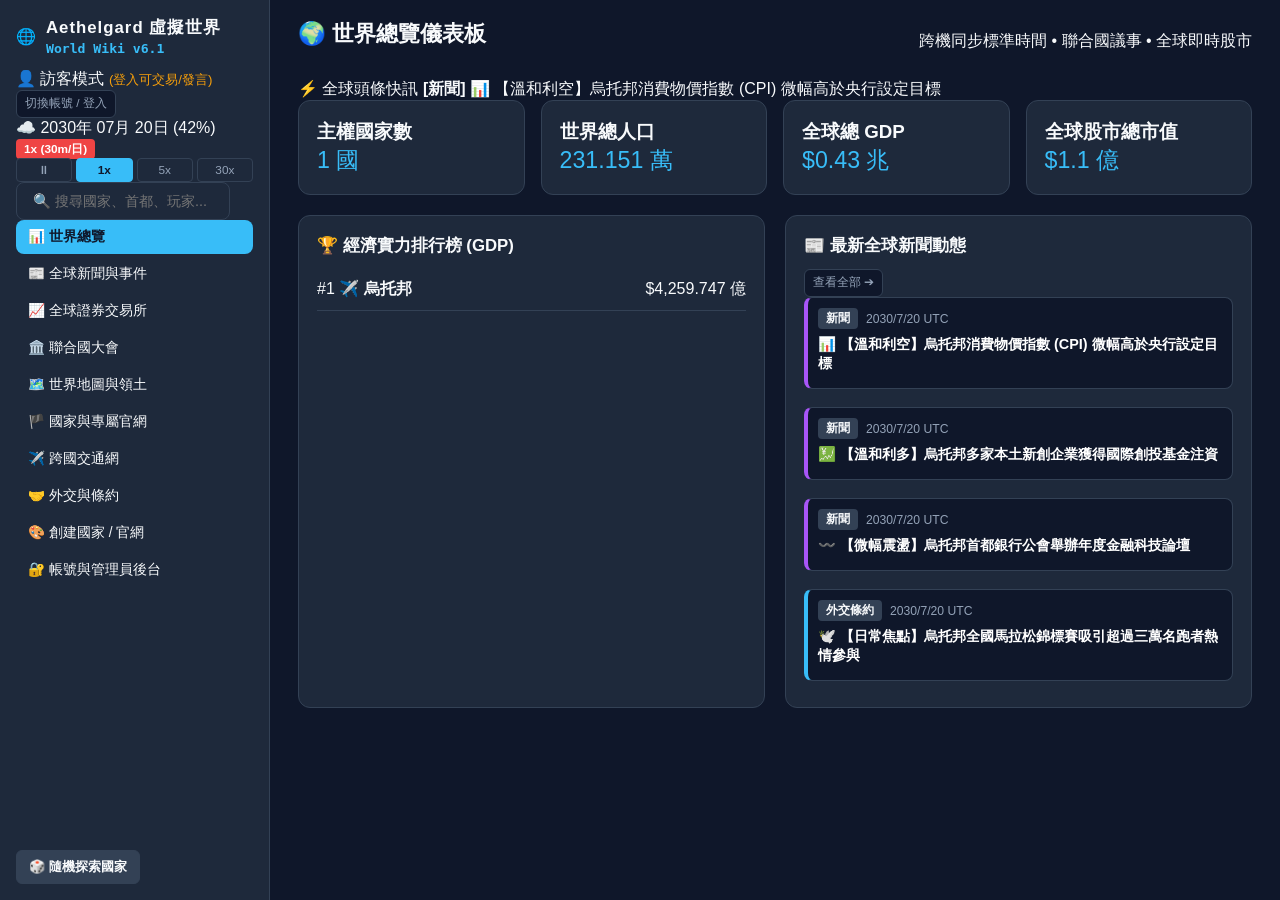
==== commit 6dbd21bf: "Update World Wiki version and clean up comments" ====
--- a/index.html
+++ b/index.html
@@ -14,7 +14,7 @@
         <span class="globe-icon">🌐</span>
         <div>
           <h1 id="world-title">世界設定集</h1>
-          <small>World Wiki v6.0</small>
+          <small>World Wiki v6.1</small>
         </div>
       </div>
 
@@ -47,7 +47,6 @@
         <button class="nav-btn" data-view="events">📰 全球新聞與事件</button>
         <button class="nav-btn" data-view="stocks">📈 全球證券交易所</button>
         <button class="nav-btn" data-view="un">🏛️ 聯合國大會</button>
-        <button class="nav-btn" data-view="games">🎮 放鬆一下 (Game)</button>
         <button class="nav-btn" data-view="map">🗺️ 世界地圖與領土</button>
         <button class="nav-btn" data-view="countries">🏴 國家與專屬官網</button>
         <button class="nav-btn" data-view="transport">✈️ 跨國交通網</button>
@@ -63,11 +62,11 @@
 
     <!-- 右側主內容區 -->
     <main class="main-content">
-      <!-- 1. 世界總覽儀表板（已取消世界歷史時間軸） -->
+      <!-- 1. 世界總覽儀表板 -->
       <section id="view-dashboard" class="view active">
         <header class="view-header">
           <h2>🌍 世界總覽儀表板</h2>
-          <p id="world-subtitle">跨機同步標準時間 • 聯合國議事 • 全球即時股市 • 休閒娛樂中心</p>
+          <p id="world-subtitle">跨機同步標準時間 • 聯合國議事 • 全球即時股市</p>
         </header>
 
         <div class="breaking-news-banner" id="breaking-news-banner">
@@ -329,111 +328,7 @@
         </div>
       </section>
 
-      <!-- 5. 放鬆一下 (Game Center & 玩家遊戲開發軟件) -->
-      <section id="view-games" class="view">
-        <header class="view-header" style="display:flex; justify-content:space-between; align-items:center; flex-wrap:wrap; gap:12px;">
-          <div>
-            <h2>🎮 放鬆一下 (World Game Center)</h2>
-            <p>官方經典桌遊與街機（支援單人 AI 機器人 & 雲端多人連線） • 玩家遊戲開發軟件</p>
-          </div>
-          <div style="display:flex; gap:8px; flex-wrap:wrap;">
-            <button class="btn-primary" onclick="selectGameTab('lobby')">🕹️ 遊戲大廳</button>
-            <button class="btn-secondary" onclick="selectGameTab('studio')">🛠️ 玩家遊戲開發軟件</button>
-          </div>
-        </header>
-
-        <!-- 遊戲大廳與遊玩舞台 -->
-        <div id="game-tab-lobby">
-          <div class="stats-grid" style="margin-bottom:18px;">
-            <div class="stat-card" style="cursor:pointer; border-color:#ef4444;" onclick="launchOfficialGame('uno')">
-              <h3>🃏 官方桌遊</h3>
-              <p class="stat-value" style="font-size:1.3rem;">UNO 優諾牌</p>
-              <small style="color:var(--text-muted);">🤖 AI 機器人 / 🌐 雲端多人房</small>
-            </div>
-            <div class="stat-card" style="cursor:pointer; border-color:#f59e0b;" onclick="launchOfficialGame('rummikub')">
-              <h3>🔢 官方益智</h3>
-              <p class="stat-value" style="font-size:1.3rem;">拉密 (Rummikub)</p>
-              <small style="color:var(--text-muted);">🤖 AI 對決 / 🌐 破冰順子刻子</small>
-            </div>
-            <div class="stat-card" style="cursor:pointer; border-color:#10b981;" onclick="launchOfficialGame('snake')">
-              <h3>🐍 官方街機</h3>
-              <p class="stat-value" style="font-size:1.3rem;">經典貪吃蛇</p>
-              <small style="color:var(--text-muted);">🤖 AI 對戰蛇 / 👥 同機雙人 / 🏆 排行榜</small>
-            </div>
-            <div class="stat-card" style="cursor:pointer; border-color:#38bdf8;" onclick="openFlightSimulator()">
-              <h3>✈️ 獨立大作模組</h3>
-              <p class="stat-value" style="font-size:1.3rem;">Flight Simulator</p>
-              <small style="color:var(--accent);">📂 獨立資料夾 (flight-sim/) 啟動 ↗</small>
-            </div>
-          </div>
-
-          <div class="panel" id="game-stage-panel" style="margin-bottom:20px;">
-            <div class="panel-header-row" style="flex-wrap:wrap; gap:10px;">
-              <h3 id="active-game-title">🎲 請選擇上方一款官方遊戲或下方玩家自製遊戲開始遊玩！</h3>
-              <div id="game-mode-controls" style="display:flex; gap:8px; align-items:center; flex-wrap:wrap;"></div>
-            </div>
-            <div id="active-game-arena" style="min-height:280px; margin-top:12px;">
-              <p class="hint">點擊上方的 <strong>UNO</strong>、<strong>拉密</strong>、<strong>貪吃蛇</strong>，或開啟獨立視窗遊玩 <strong>Flight Simulator</strong>！</p>
-            </div>
-          </div>
-
-          <div class="panel">
-            <div class="panel-header-row">
-              <h3>🌟 玩家開發者創意工坊（全服雲端共享遊戲）</h3>
-              <button class="btn-tiny" onclick="selectGameTab('studio')">➕ 我要開發新遊戲</button>
-            </div>
-            <div id="community-games-grid" class="countries-grid" style="margin-top:12px;"></div>
-          </div>
-        </div>
-
-        <!-- 玩家遊戲開發軟件 (Game Studio IDE) -->
-        <div id="game-tab-studio" class="hidden">
-          <div class="dashboard-split">
-            <div class="panel">
-              <div class="panel-header-row">
-                <h3>🛠️ World Game Studio — 玩家遊戲開發軟件</h3>
-                <select id="studio-template-select" class="filter-select" onchange="loadStudioTemplate()">
-                  <option value="clicker">📦 範本 1：星際點擊挖礦 (HTML+JS)</option>
-                  <option value="shooter">🚀 範本 2：太空隕石防禦戰 (Canvas)</option>
-                  <option value="guess">🔢 範本 3：終極密碼猜數字</option>
-                </select>
-              </div>
-              <form id="publish-game-form" class="builder-form" style="max-width:100%; margin-top:10px;">
-                <div class="form-grid" style="grid-template-columns: 2fr 1fr;">
-                  <div class="form-group">
-                    <label>遊戲名稱 *</label>
-                    <input type="text" id="dev-game-title" placeholder="例如：星際礦工大亨" required />
-                  </div>
-                  <div class="form-group">
-                    <label>遊戲圖示 Emoji</label>
-                    <input type="text" id="dev-game-icon" value="🕹️" maxlength="4" />
-                  </div>
-                </div>
-                <div class="form-group" style="margin-top:8px;">
-                  <label>遊戲簡介與玩法說明 *</label>
-                  <input type="text" id="dev-game-desc" placeholder="簡單介紹你的遊戲玩法..." required />
-                </div>
-                <div class="form-group" style="margin-top:8px;">
-                  <label>遊戲程式碼 (支援完整 HTML / CSS / JavaScript / Canvas)</label>
-                  <textarea id="dev-game-code" rows="13" style="font-family:monospace; font-size:0.82rem; background:#090d16; color:#38bdf8;" required></textarea>
-                </div>
-                <div style="display:flex; gap:10px; margin-top:12px;">
-                  <button type="button" class="btn-secondary" onclick="previewStudioGame()">▶️ 即時測試執行</button>
-                  <button type="submit" class="btn-primary">☁️ 發佈上架至全服遊戲大廳</button>
-                </div>
-              </form>
-            </div>
-
-            <div class="panel">
-              <h3>🖥️ 即時沙盒預覽視窗</h3>
-              <p class="hint" style="margin-bottom:10px;">點擊「即時測試執行」可在此處測試你的遊戲程式。</p>
-              <iframe id="studio-preview-frame" style="width:100%; height:440px; border:1px solid var(--border); border-radius:10px; background:#0f172a;"></iframe>
-            </div>
-          </div>
-        </div>
-      </section>
-
-      <!-- 6. 世界地圖與領土繪製 -->
+      <!-- 5. 世界地圖與領土繪製 -->
       <section id="view-map" class="view">
         <header class="view-header">
           <h2>🗺️ 世界地圖與領土編輯器</h2>
@@ -470,7 +365,7 @@
         </div>
       </section>
 
-      <!-- 7. 國家列表與專屬官網 -->
+      <!-- 6. 國家列表與專屬官網 -->
       <section id="view-countries" class="view">
         <header class="view-header">
           <h2>🏴 國家與專屬官方網站</h2>
@@ -479,7 +374,7 @@
         <div id="countries-grid" class="countries-grid"></div>
       </section>
 
-      <!-- 8. 跨國交通 -->
+      <!-- 7. 跨國交通 -->
       <section id="view-transport" class="view">
         <header class="view-header">
           <h2>✈️ 全球跨國交通與航線網</h2>
@@ -514,7 +409,7 @@
         </div>
       </section>
 
-      <!-- 9. 外交 -->
+      <!-- 8. 外交 -->
       <section id="view-diplomacy" class="view">
         <header class="view-header"><h2>🤝 國際外交與條約組織</h2></header>
         <div class="dashboard-split">
@@ -547,7 +442,7 @@
         </div>
       </section>
 
-      <!-- 10. 創建/編輯國家與專屬官網設計器 -->
+      <!-- 9. 創建/編輯國家與專屬官網設計器 -->
       <section id="view-builder" class="view">
         <header class="view-header" style="display:flex; justify-content:space-between; align-items:center; flex-wrap:wrap; gap:10px;">
           <div>
@@ -619,7 +514,7 @@
         </form>
       </section>
 
-      <!-- 11. 帳號與系統管理員後台 -->
+      <!-- 10. 帳號與系統管理員後台 -->
       <section id="view-accounts" class="view">
         <header class="view-header">
           <h2>🔐 玩家帳號與世界管理員後台</h2>
